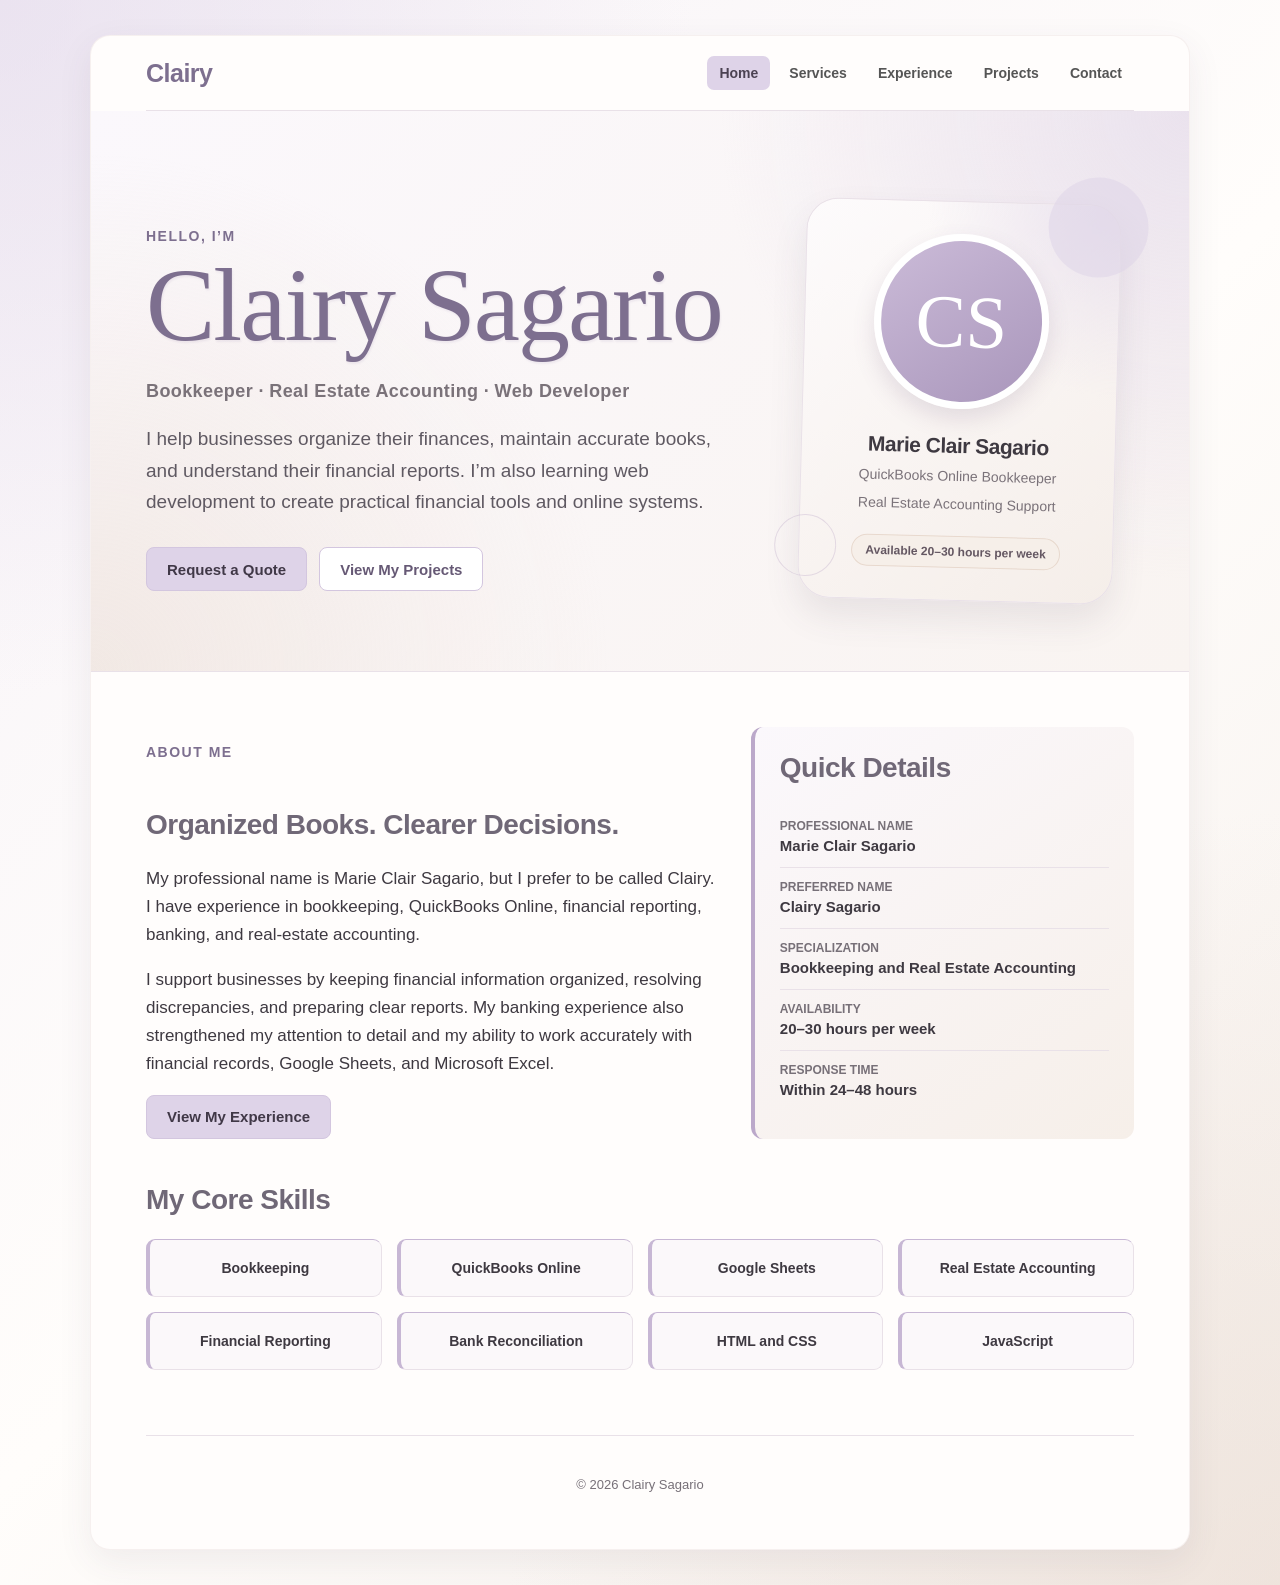
==== index.html @ aa254afa "Initial portfolio website" ====
<!DOCTYPE html>
<html lang="en">
<head>
  <meta charset="UTF-8">

  <meta
    name="viewport"
    content="width=device-width, initial-scale=1.0"
  >

  <title>Clairy Sagario | Bookkeeper</title>

  <link rel="stylesheet" href="style.css">

  <style>
    .home-hero {
      align-items: center;
      display: grid;
      gap: 55px;
      grid-template-columns: 1.25fr 0.75fr;
      text-align: left;
    }

    .hero-content {
      max-width: 700px;
    }

    .signature-name {
      color: var(--primary);
      font-family:
        "WindSong",
        "Allura",
        "Segoe Script",
        cursive;
      font-size: clamp(68px, 9vw, 104px);
      font-weight: 500;
      letter-spacing: -2px;
      line-height: 0.9;
      margin: 5px 0 25px;
      text-shadow:
        1px 2px 2px rgba(96, 75, 141, 0.08);
    }

    .role-title {
      color: var(--secondary);
      font-size: 18px;
      font-weight: 750;
      letter-spacing: 0.4px;
      margin: 0 0 17px;
    }

    .home-hero .introduction {
      color: #565160;
      margin: 0 0 30px;
      max-width: 650px;
    }

    .home-hero .hero-buttons {
      justify-content: flex-start;
    }

    .outline-action {
      background-color: transparent;
      color: var(--primary);
    }

    .outline-action:hover {
      background-color: var(--primary);
      color: white;
    }

    .hero-visual {
      align-items: center;
      display: flex;
      justify-content: center;
    }

    .profile-card {
      background:
        radial-gradient(
          circle at top right,
          rgba(180, 158, 216, 0.3),
          transparent 35%
        ),
        linear-gradient(
          145deg,
          #faf8fd,
          #eee9f6
        );
      border: 1px solid var(--border);
      border-radius: 32px;
      box-shadow:
        0 20px 40px rgba(76, 58, 105, 0.16);
      max-width: 315px;
      padding: 32px;
      position: relative;
      text-align: center;
      transform: rotate(1.5deg);
      width: 100%;
    }

    .profile-card::before {
      background-color: rgba(120, 100, 165, 0.1);
      border-radius: 50%;
      content: "";
      height: 100px;
      position: absolute;
      right: -28px;
      top: -28px;
      width: 100px;
    }

    .profile-card::after {
      border: 1px solid rgba(120, 100, 165, 0.16);
      border-radius: 50%;
      bottom: 20px;
      content: "";
      height: 60px;
      left: -25px;
      position: absolute;
      width: 60px;
    }

    .initials-circle {
      align-items: center;
      background:
        linear-gradient(
          145deg,
          #8d7bb5,
          #604b8d
        );
      border: 7px solid white;
      border-radius: 50%;
      box-shadow:
        0 12px 25px rgba(96, 75, 141, 0.24);
      color: white;
      display: flex;
      font-family: "WindSong", cursive;
      font-size: 75px;
      font-weight: 500;
      height: 175px;
      justify-content: center;
      margin: 0 auto 25px;
      position: relative;
      width: 175px;
      z-index: 1;
    }

    .profile-card h2 {
      color: var(--text);
      font-size: 21px;
      margin: 0 0 7px;
    }

    .profile-card p {
      color: var(--secondary);
      font-size: 14px;
      margin: 5px 0;
    }

    .availability {
      background-color: white;
      border: 1px solid var(--border);
      border-radius: 20px;
      color: var(--primary-dark);
      display: inline-block;
      font-size: 12px;
      font-weight: bold;
      margin-top: 15px;
      padding: 8px 13px;
    }

    .home-introduction {
      display: grid;
      gap: 30px;
      grid-template-columns: 1.2fr 0.8fr;
      margin-top: 55px;
    }

    .about {
      padding-top: 0;
    }

    .quick-details {
      background:
        linear-gradient(
          145deg,
          var(--surface-soft),
          #f1ecf7
        );
      border-left: 4px solid var(--primary);
      border-radius: 12px;
      padding: 25px;
    }

    .quick-details h2 {
      margin-top: 0;
    }

    .detail-row {
      border-bottom: 1px solid var(--border);
      padding: 12px 0;
    }

    .detail-row:last-child {
      border-bottom: none;
    }

    .detail-row span {
      color: var(--text-soft);
      display: block;
      font-size: 12px;
      font-weight: bold;
      margin-bottom: 4px;
      text-transform: uppercase;
    }

    .detail-row strong {
      color: var(--text);
      font-size: 15px;
    }

    @media (max-width: 850px) {
      .home-hero {
        gap: 40px;
        grid-template-columns: 1fr;
        text-align: center;
      }

      .hero-content {
        margin: 0 auto;
      }

      .home-hero .introduction {
        margin-left: auto;
        margin-right: auto;
      }

      .home-hero .hero-buttons {
        justify-content: center;
      }

      .profile-card {
        max-width: 350px;
        transform: none;
      }

      .home-introduction {
        grid-template-columns: 1fr;
      }
    }

    @media (max-width: 500px) {
      .signature-name {
        font-size: 68px;
      }

      .role-title {
        font-size: 16px;
      }

      .initials-circle {
        font-size: 62px;
        height: 145px;
        width: 145px;
      }

      .profile-card {
        padding: 25px 20px;
      }
    }
  </style>
</head>

<body>
  <main class="container">

    <nav class="navigation">
      <a href="index.html" class="logo">Clairy</a>

      <div class="nav-links">
        <a href="index.html" class="active">Home</a>
        <a href="services.html">Services</a>
        <a href="experience.html">Experience</a>
        <a href="projects.html">Projects</a>
        <a href="contact.html">Contact</a>
      </div>
    </nav>

    <section class="hero home-hero">

      <div class="hero-content">
        <p class="greeting">Hello, I’m</p>

        <h1 class="signature-name">
          Clairy Sagario
        </h1>

        <p class="role-title">
          Bookkeeper · Real Estate Accounting · Web Developer
        </p>

        <p class="introduction">
          I help businesses organize their finances, maintain
          accurate books, and understand their financial reports.
          I’m also learning web development to create practical
          financial tools and online systems.
        </p>

        <div class="hero-buttons">
          <a
            href="contact.html"
            class="button"
          >
            Request a Quote
          </a>

          <a
            href="projects.html"
            class="button outline-action"
          >
            View My Projects
          </a>
        </div>
      </div>

      <div class="hero-visual">
        <div class="profile-card">

          <div class="initials-circle">
            CS
          </div>

          <h2>Marie Clair Sagario</h2>

          <p>QuickBooks Online Bookkeeper</p>

          <p>Real Estate Accounting Support</p>

          <span class="availability">
            Available 20–30 hours per week
          </span>
        </div>
      </div>

    </section>

    <section class="home-introduction">

      <div class="about">
        <p class="greeting">About Me</p>

        <h2>Organized Books. Clearer Decisions.</h2>

        <p>
          My professional name is Marie Clair Sagario, but I prefer
          to be called Clairy. I have experience in bookkeeping,
          QuickBooks Online, financial reporting, banking, and
          real-estate accounting.
        </p>

        <p>
          I support businesses by keeping financial information
          organized, resolving discrepancies, and preparing clear
          reports. My banking experience also strengthened my
          attention to detail and my ability to work accurately with
          financial records, Google Sheets, and Microsoft Excel.
        </p>

        <a href="experience.html" class="button">
          View My Experience
        </a>
      </div>

      <aside class="quick-details">
        <h2>Quick Details</h2>

        <div class="detail-row">
          <span>Professional Name</span>
          <strong>Marie Clair Sagario</strong>
        </div>

        <div class="detail-row">
          <span>Preferred Name</span>
          <strong>Clairy Sagario</strong>
        </div>

        <div class="detail-row">
          <span>Specialization</span>
          <strong>Bookkeeping and Real Estate Accounting</strong>
        </div>

        <div class="detail-row">
          <span>Availability</span>
          <strong>20–30 hours per week</strong>
        </div>

        <div class="detail-row">
          <span>Response Time</span>
          <strong>Within 24–48 hours</strong>
        </div>
      </aside>

    </section>

    <section class="skills">
      <h2>My Core Skills</h2>

      <div class="skill-list">
        <div class="skill-card">Bookkeeping</div>
        <div class="skill-card">QuickBooks Online</div>
        <div class="skill-card">Google Sheets</div>
        <div class="skill-card">Real Estate Accounting</div>
        <div class="skill-card">Financial Reporting</div>
        <div class="skill-card">Bank Reconciliation</div>
        <div class="skill-card">HTML and CSS</div>
        <div class="skill-card">JavaScript</div>
      </div>
    </section>

    <footer>
      <p>© 2026 Clairy Sagario</p>
    </footer>

  </main>
</body>
</html>
---- style.css ----
@import url("base.css");

:root {
  --primary: #7d6f8f;
  --primary-dark: #665975;
  --secondary: #7a7279;
  --secondary-dark: #625a61;

  --background: #f8f5f8;
  --surface: #fffdfc;
  --surface-soft: #fbf8fa;

  --lavender-soft: #eee8f3;
  --lavender-accent: #ded3e8;
  --lavender-hover: #cfc1db;

  --nude-soft: #f6efe9;
  --nude-accent: #e8d9ce;

  --text: #3e3941;
  --text-soft: #777078;
  --border: #e9e1e8;

  --shadow:
    0 12px 35px rgba(82, 68, 91, 0.08);
}

/* Main background */

body {
  background:
    radial-gradient(
      circle at top left,
      rgba(222, 211, 232, 0.5),
      transparent 34%
    ),
    radial-gradient(
      circle at bottom right,
      rgba(232, 217, 206, 0.5),
      transparent 38%
    ),
    linear-gradient(
      135deg,
      #f7f3f8 0%,
      #fffdfb 52%,
      #f5efeb 100%
    );
}

::selection {
  background-color: var(--lavender-accent);
  color: var(--text);
}

/* Navigation */

.navigation {
  background-color: rgba(255, 253, 252, 0.96);
}

.nav-links a:hover {
  background-color: var(--lavender-soft);
  color: var(--primary-dark);
}

.nav-links a.active {
  background-color: var(--lavender-accent);
  color: #4b4252;
}

.logo {
  color: var(--primary);
}

/* Main headings */

h1,
.greeting {
  color: var(--primary);
}

h2 {
  color: #706877;
}

/* Main buttons */

button,
.button {
  background-color: var(--lavender-accent);
  border-color: #d3c6df;
  color: #403847;
}

button:hover,
.button:hover {
  background-color: var(--lavender-hover);
  border-color: #c4b4d2;
  box-shadow:
    0 6px 15px rgba(98, 79, 112, 0.12);
  color: #342d3a;
}

/* Home-page colors */

.hero {
  background:
    radial-gradient(
      circle at top right,
      rgba(222, 211, 232, 0.55),
      transparent 38%
    ),
    radial-gradient(
      circle at bottom left,
      rgba(232, 217, 206, 0.48),
      transparent 42%
    ),
    linear-gradient(
      135deg,
      #fbf8fc,
      #f9f4f1
    ) !important;
}

.home-hero .introduction {
  color: #5f5962 !important;
}

.outline-action {
  background-color: white !important;
  border-color: #d3c6df !important;
  color: var(--primary-dark) !important;
}

.outline-action:hover {
  background-color: var(--lavender-soft) !important;
  color: #44394d !important;
}

.profile-card {
  background:
    radial-gradient(
      circle at top right,
      rgba(222, 211, 232, 0.6),
      transparent 38%
    ),
    linear-gradient(
      145deg,
      #fdfbfc,
      #f5eee9
    ) !important;
  border-color: var(--border) !important;
  box-shadow:
    0 18px 35px rgba(82, 68, 91, 0.1) !important;
}

.profile-card::before {
  background-color:
    rgba(222, 211, 232, 0.5) !important;
}

.profile-card::after {
  border-color:
    rgba(185, 166, 199, 0.35) !important;
}

.initials-circle {
  background:
    linear-gradient(
      145deg,
      #cbbbd8,
      #a996bb
    ) !important;
  box-shadow:
    0 10px 22px rgba(110, 89, 124, 0.16) !important;
}

.availability {
  background-color: var(--nude-soft) !important;
  border-color: var(--nude-accent) !important;
  color: #645762 !important;
}

.quick-details {
  background:
    linear-gradient(
      145deg,
      #fbf8fc,
      var(--nude-soft)
    ) !important;
  border-left-color: #bba8ca !important;
}

/* General cards */

.skill-card,
.project-card,
.service-card,
.services-introduction,
.services-cta,
.details-card,
.inquiry-form,
.contact-card,
.category-card,
.expense-item,
.empty-message,
.bill-to {
  background-color: var(--surface-soft) !important;
  border-color: var(--border) !important;
}

.skill-card,
.project-card,
.service-card {
  border-top-color: #c7b7d4 !important;
}

.skill-card {
  border-left-color: #c7b7d4 !important;
}

.service-number,
.process-step strong,
.experience-date,
.category-card strong,
.project-type {
  color: var(--primary) !important;
}

/* Nude sections */

.services-introduction,
.summary-box,
.quote-note {
  background-color: var(--nude-soft) !important;
  border-color: var(--nude-accent) !important;
  color: var(--text) !important;
}

/* Light lavender sections */

.experience-section,
.contact-resume,
.total-box {
  background:
    linear-gradient(
      135deg,
      var(--lavender-soft),
      #f5eff7
    ) !important;
  color: var(--text) !important;
}

.experience-section h2,
.contact-resume h2 {
  color: #655a70 !important;
}

.tool {
  background-color:
    rgba(255, 255, 255, 0.7) !important;
  border-color: #d8cce1 !important;
  color: #514958 !important;
}

/* Form colors */

label {
  color: #706779 !important;
}

input,
select,
textarea {
  background-color: #fffdfc !important;
  border-color: #e2d9e1 !important;
}

input:focus,
select:focus,
textarea:focus {
  border-color: #b8a5c6 !important;
  outline-color:
    rgba(184, 165, 198, 0.2) !important;
}

/* WhatsApp and secondary buttons */

.secondary-button,
.whatsapp-button {
  background-color: var(--nude-accent) !important;
  border-color: #dccabd !important;
  color: #493f3a !important;
}

.secondary-button:hover,
.whatsapp-button:hover {
  background-color: #ddccc0 !important;
  color: #3e3531 !important;
}

/* Delete buttons remain visibly different */

.remove-button {
  background-color: #b98288 !important;
  border-color: #b98288 !important;
  color: white !important;
}

.remove-button:hover {
  background-color: #a86f76 !important;
  border-color: #a86f76 !important;
}

.clear-button {
  background-color: transparent !important;
  border-color: #b98288 !important;
  color: #9a6269 !important;
}

.clear-button:hover {
  background-color: #b98288 !important;
  color: white !important;
}

/* Dashboard summary cards */

.summary-card {
  color: var(--text) !important;
}

.income-card {
  background-color: #e4ede8 !important;
}

.expense-card {
  background-color: #f0e1e2 !important;
}

.net-card {
  background-color: var(--lavender-soft) !important;
}

.summary-card span,
.summary-card strong {
  color: inherit !important;
}

/* Project-page heading */

.page-heading {
  background:
    linear-gradient(
      135deg,
      rgba(222, 211, 232, 0.55),
      rgba(246, 239, 233, 0.75)
    ) !important;
}

/* Tables */

.invoice-table th,
.transaction-table th {
  background-color: #81768a !important;
}

.invoice-total {
  background-color: var(--lavender-soft) !important;
}

/* Footer */

footer {
  border-color: var(--border);
}

footer p {
  color: var(--text-soft);
}
/* Fix Custom Pricing heading readability */

.quote-note h3 {
  color: var(--text) !important;
}
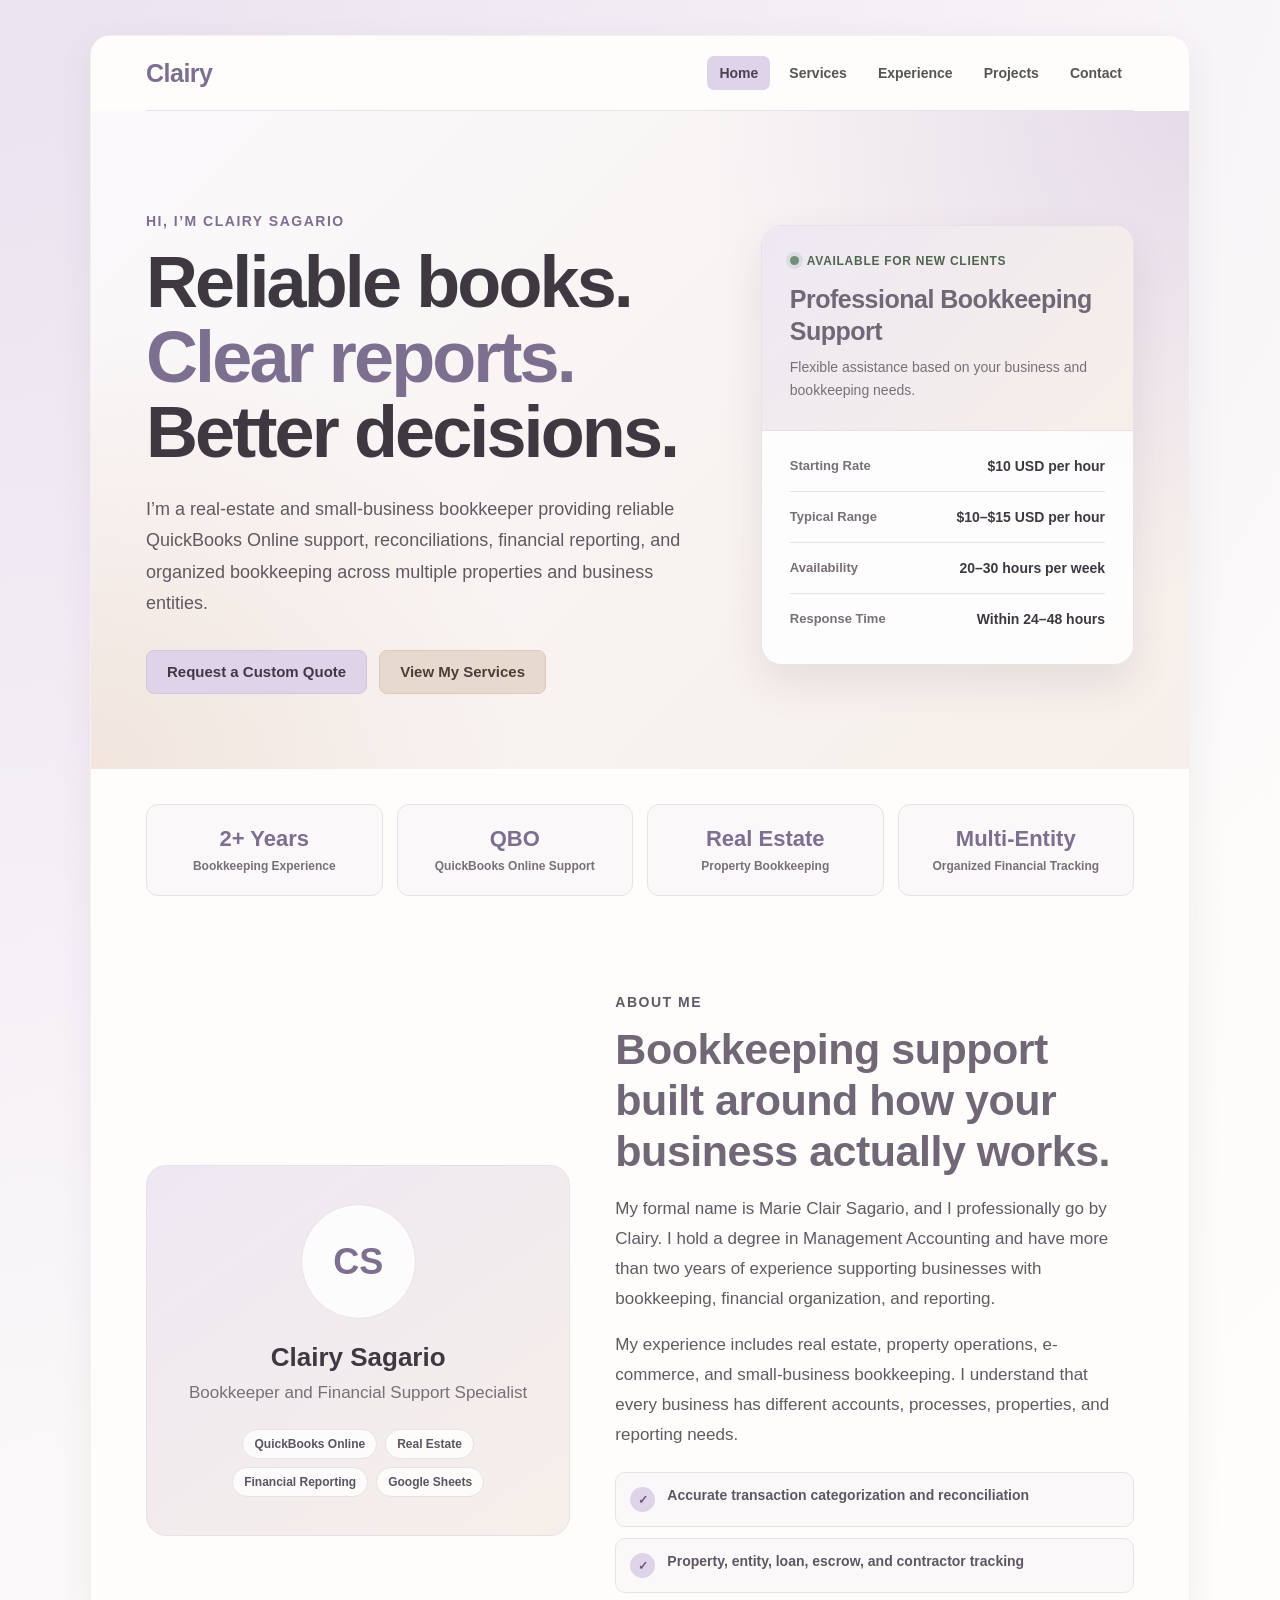
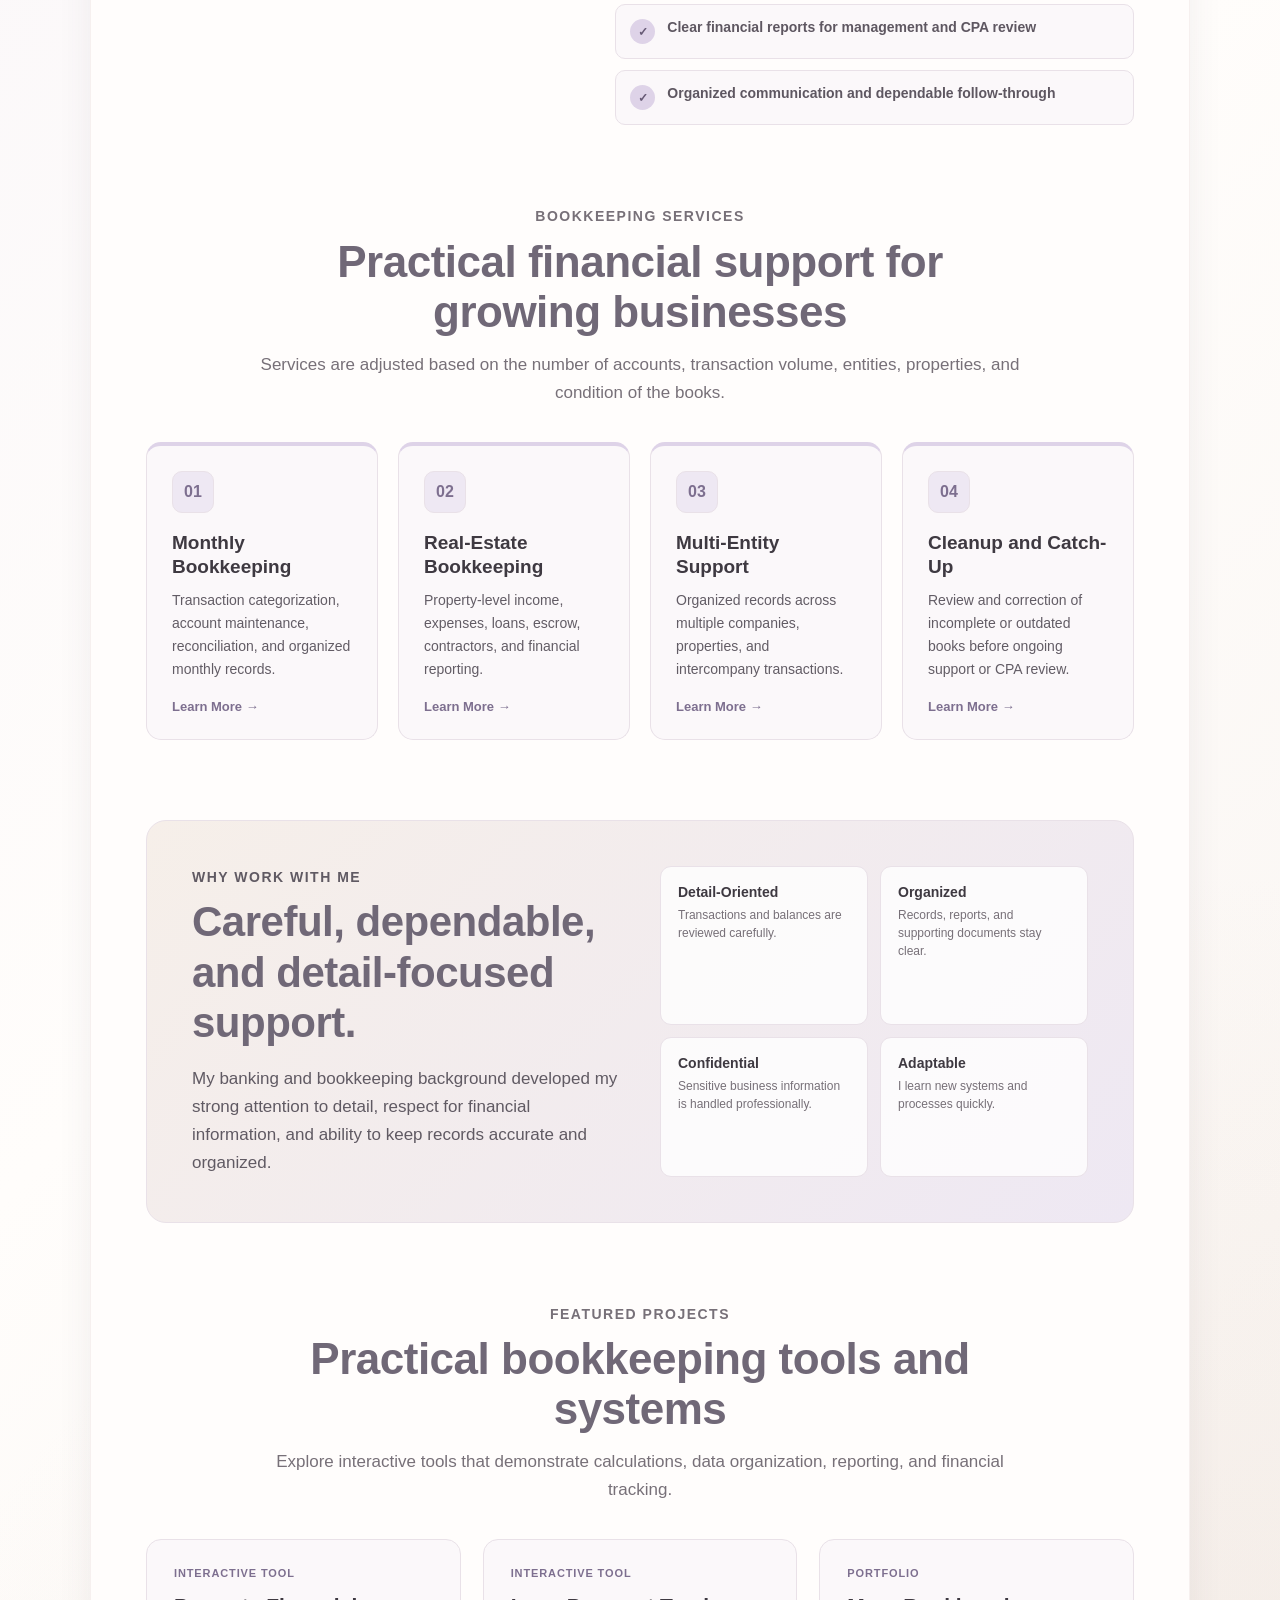
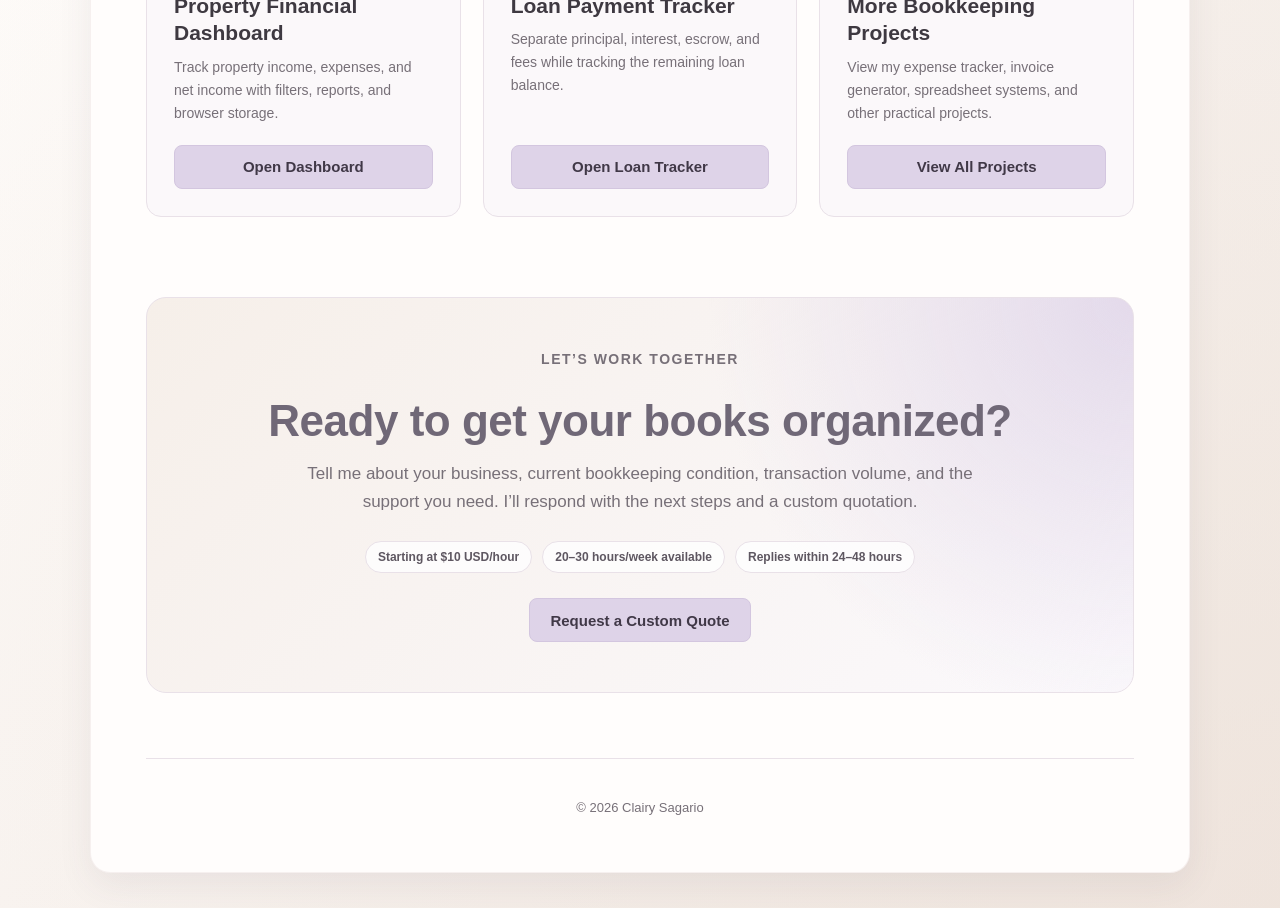
==== commit 1571ced1: "Improve professional homepage" ====
--- a/index.html
+++ b/index.html
@@ -8,265 +8,603 @@
     content="width=device-width, initial-scale=1.0"
   >
 
-  <title>Clairy Sagario | Bookkeeper</title>
+  <meta
+    name="description"
+    content="Clairy Sagario provides QuickBooks Online bookkeeping, financial reporting, and real-estate accounting support for property owners and growing businesses."
+  >
+
+  <title>
+    Clairy Sagario | Real Estate and Small Business Bookkeeper
+  </title>
 
   <link rel="stylesheet" href="style.css">
 
   <style>
     .home-hero {
       align-items: center;
-      display: grid;
-      gap: 55px;
-      grid-template-columns: 1.25fr 0.75fr;
-      text-align: left;
-    }
-
-    .hero-content {
-      max-width: 700px;
-    }
-
-    .signature-name {
-      color: var(--primary);
-      font-family:
-        "WindSong",
-        "Allura",
-        "Segoe Script",
-        cursive;
-      font-size: clamp(68px, 9vw, 104px);
-      font-weight: 500;
-      letter-spacing: -2px;
-      line-height: 0.9;
-      margin: 5px 0 25px;
-      text-shadow:
-        1px 2px 2px rgba(96, 75, 141, 0.08);
-    }
-
-    .role-title {
-      color: var(--secondary);
-      font-size: 18px;
-      font-weight: 750;
-      letter-spacing: 0.4px;
-      margin: 0 0 17px;
-    }
-
-    .home-hero .introduction {
-      color: #565160;
-      margin: 0 0 30px;
-      max-width: 650px;
-    }
-
-    .home-hero .hero-buttons {
-      justify-content: flex-start;
-    }
-
-    .outline-action {
-      background-color: transparent;
-      color: var(--primary);
-    }
-
-    .outline-action:hover {
-      background-color: var(--primary);
-      color: white;
-    }
-
-    .hero-visual {
-      align-items: center;
-      display: flex;
-      justify-content: center;
-    }
-
-    .profile-card {
       background:
         radial-gradient(
           circle at top right,
-          rgba(180, 158, 216, 0.3),
+          rgba(222, 211, 232, 0.72),
+          transparent 38%
+        ),
+        radial-gradient(
+          circle at bottom left,
+          rgba(238, 223, 213, 0.75),
           transparent 35%
         ),
         linear-gradient(
-          145deg,
-          #faf8fd,
-          #eee9f6
+          135deg,
+          #fbf9fc,
+          var(--nude-soft)
         );
-      border: 1px solid var(--border);
-      border-radius: 32px;
+      display: grid;
+      gap: 55px;
+      grid-template-columns: 1.2fr 0.8fr;
+      margin: 0 -55px;
+      padding: 85px 55px 75px;
+    }
+
+    .home-hero-content h1 {
+      color: var(--text);
+      font-size: clamp(44px, 6vw, 72px);
+      letter-spacing: -0.04em;
+      line-height: 1.04;
+      margin: 12px 0 24px;
+      max-width: 820px;
+    }
+
+    .home-hero-content h1 span {
+      color: var(--primary);
+    }
+
+    .hero-description {
+      color: #5f5962;
+      font-size: 18px;
+      line-height: 1.75;
+      margin: 0;
+      max-width: 710px;
+    }
+
+    .hero-actions {
+      display: flex;
+      flex-wrap: wrap;
+      gap: 12px;
+      margin-top: 30px;
+    }
+
+    .secondary-button {
+      background-color: rgba(255, 255, 255, 0.85);
+      border: 1px solid var(--border);
+      color: var(--primary-dark);
+    }
+
+    .secondary-button:hover {
+      background-color: var(--lavender-soft);
+      border-color: #d4c5df;
+    }
+
+    .hero-card {
+      background-color: rgba(255, 255, 255, 0.88);
+      border: 1px solid var(--border);
+      border-radius: 20px;
       box-shadow:
-        0 20px 40px rgba(76, 58, 105, 0.16);
-      max-width: 315px;
-      padding: 32px;
-      position: relative;
+        0 18px 40px rgba(82, 68, 91, 0.11);
+      overflow: hidden;
+    }
+
+    .hero-card-top {
+      background:
+        linear-gradient(
+          135deg,
+          var(--lavender-soft),
+          var(--nude-soft)
+        );
+      border-bottom: 1px solid var(--border);
+      padding: 28px;
+    }
+
+    .availability-badge {
+      align-items: center;
+      color: #4f654f;
+      display: flex;
+      font-size: 12px;
+      font-weight: 800;
+      gap: 8px;
+      letter-spacing: 0.06em;
+      text-transform: uppercase;
+    }
+
+    .availability-dot {
+      background-color: #739078;
+      border-radius: 50%;
+      box-shadow:
+        0 0 0 4px rgba(115, 144, 120, 0.14);
+      height: 9px;
+      width: 9px;
+    }
+
+    .hero-card-top h2 {
+      font-size: 25px;
+      line-height: 1.3;
+      margin: 15px 0 8px;
+    }
+
+    .hero-card-top p {
+      color: var(--text-soft);
+      font-size: 14px;
+      margin: 0;
+    }
+
+    .hero-card-details {
+      display: grid;
+      padding: 10px 28px 20px;
+    }
+
+    .hero-detail {
+      align-items: center;
+      border-bottom: 1px solid var(--border);
+      display: flex;
+      gap: 14px;
+      justify-content: space-between;
+      padding: 17px 0;
+    }
+
+    .hero-detail:last-child {
+      border-bottom: 0;
+    }
+
+    .hero-detail span {
+      color: var(--text-soft);
+      font-size: 13px;
+      font-weight: 700;
+    }
+
+    .hero-detail strong {
+      color: var(--text);
+      font-size: 14px;
+      text-align: right;
+    }
+
+    .professional-highlights {
+      display: grid;
+      gap: 14px;
+      grid-template-columns: repeat(4, 1fr);
+      margin: 35px 0 0;
+    }
+
+    .highlight-item {
+      background-color: var(--surface-soft);
+      border: 1px solid var(--border);
+      border-radius: 12px;
+      padding: 21px 16px;
       text-align: center;
-      transform: rotate(1.5deg);
-      width: 100%;
-    }
-
-    .profile-card::before {
-      background-color: rgba(120, 100, 165, 0.1);
-      border-radius: 50%;
-      content: "";
-      height: 100px;
-      position: absolute;
-      right: -28px;
-      top: -28px;
-      width: 100px;
-    }
-
-    .profile-card::after {
-      border: 1px solid rgba(120, 100, 165, 0.16);
-      border-radius: 50%;
-      bottom: 20px;
-      content: "";
-      height: 60px;
-      left: -25px;
-      position: absolute;
-      width: 60px;
-    }
-
-    .initials-circle {
+    }
+
+    .highlight-item strong {
+      color: var(--primary);
+      display: block;
+      font-size: 22px;
+      margin-bottom: 4px;
+    }
+
+    .highlight-item span {
+      color: var(--text-soft);
+      font-size: 12px;
+      font-weight: 700;
+    }
+
+    .home-section {
+      margin-top: 80px;
+    }
+
+    .section-heading {
+      margin: 0 auto 35px;
+      max-width: 760px;
+      text-align: center;
+    }
+
+    .section-heading h2 {
+      font-size: clamp(31px, 4vw, 44px);
+      margin: 8px 0 14px;
+    }
+
+    .section-heading p {
+      color: var(--text-soft);
+      margin: 0;
+    }
+
+    .about-layout {
       align-items: center;
+      display: grid;
+      gap: 45px;
+      grid-template-columns: 0.9fr 1.1fr;
+    }
+
+    .about-profile {
       background:
         linear-gradient(
           145deg,
-          #8d7bb5,
-          #604b8d
+          var(--lavender-soft),
+          var(--nude-soft)
         );
-      border: 7px solid white;
+      border: 1px solid var(--border);
+      border-radius: 20px;
+      padding: 38px;
+      text-align: center;
+    }
+
+    .profile-monogram {
+      align-items: center;
+      background-color: rgba(255, 255, 255, 0.88);
+      border: 1px solid var(--border);
       border-radius: 50%;
+      color: var(--primary);
+      display: flex;
+      font-size: 36px;
+      font-weight: 800;
+      height: 115px;
+      justify-content: center;
+      margin: 0 auto 22px;
+      width: 115px;
+    }
+
+    .about-profile h3 {
+      font-size: 26px;
+      margin: 0 0 4px;
+    }
+
+    .about-profile > p {
+      color: var(--text-soft);
+      margin: 0;
+    }
+
+    .profile-tags {
+      display: flex;
+      flex-wrap: wrap;
+      gap: 8px;
+      justify-content: center;
+      margin-top: 22px;
+    }
+
+    .profile-tags span {
+      background-color: rgba(255, 255, 255, 0.82);
+      border: 1px solid var(--border);
+      border-radius: 20px;
+      color: #5c5460;
+      font-size: 12px;
+      font-weight: 700;
+      padding: 7px 11px;
+    }
+
+    .about-content h2 {
+      font-size: clamp(30px, 4vw, 43px);
+      line-height: 1.18;
+      margin: 8px 0 18px;
+    }
+
+    .about-content > p {
+      color: #605a63;
+      line-height: 1.75;
+    }
+
+    .about-list {
+      display: grid;
+      gap: 11px;
+      margin-top: 23px;
+    }
+
+    .about-list-item {
+      align-items: flex-start;
+      background-color: var(--surface-soft);
+      border: 1px solid var(--border);
+      border-radius: 10px;
+      display: flex;
+      gap: 12px;
+      padding: 14px;
+    }
+
+    .check-icon {
+      align-items: center;
+      background-color: var(--lavender-accent);
+      border-radius: 50%;
+      color: var(--primary-dark);
+      display: flex;
+      flex: 0 0 25px;
+      font-size: 12px;
+      font-weight: 800;
+      height: 25px;
+      justify-content: center;
+      width: 25px;
+    }
+
+    .about-list-item span:last-child {
+      color: #5e5761;
+      font-size: 14px;
+      font-weight: 650;
+    }
+
+    .services-preview {
+      display: grid;
+      gap: 20px;
+      grid-template-columns: repeat(4, 1fr);
+    }
+
+    .home-service-card {
+      background-color: var(--surface-soft);
+      border: 1px solid var(--border);
+      border-radius: 15px;
+      border-top: 4px solid var(--lavender-accent);
+      display: flex;
+      flex-direction: column;
+      min-height: 245px;
+      padding: 25px;
+      transition:
+        box-shadow 0.2s ease,
+        transform 0.2s ease;
+    }
+
+    .home-service-card:hover {
       box-shadow:
-        0 12px 25px rgba(96, 75, 141, 0.24);
-      color: white;
+        0 14px 28px rgba(82, 68, 91, 0.09);
+      transform: translateY(-4px);
+    }
+
+    .service-icon {
+      align-items: center;
+      background-color: var(--lavender-soft);
+      border: 1px solid var(--border);
+      border-radius: 10px;
+      color: var(--primary);
       display: flex;
-      font-family: "WindSong", cursive;
-      font-size: 75px;
-      font-weight: 500;
-      height: 175px;
+      font-size: 16px;
+      font-weight: 800;
+      height: 42px;
       justify-content: center;
-      margin: 0 auto 25px;
-      position: relative;
-      width: 175px;
-      z-index: 1;
-    }
-
-    .profile-card h2 {
-      color: var(--text);
-      font-size: 21px;
-      margin: 0 0 7px;
-    }
-
-    .profile-card p {
-      color: var(--secondary);
+      width: 42px;
+    }
+
+    .home-service-card h3 {
+      font-size: 19px;
+      margin: 18px 0 9px;
+    }
+
+    .home-service-card p {
+      color: #625c65;
       font-size: 14px;
-      margin: 5px 0;
-    }
-
-    .availability {
-      background-color: white;
-      border: 1px solid var(--border);
-      border-radius: 20px;
-      color: var(--primary-dark);
-      display: inline-block;
-      font-size: 12px;
-      font-weight: bold;
-      margin-top: 15px;
-      padding: 8px 13px;
-    }
-
-    .home-introduction {
-      display: grid;
-      gap: 30px;
-      grid-template-columns: 1.2fr 0.8fr;
-      margin-top: 55px;
-    }
-
-    .about {
-      padding-top: 0;
-    }
-
-    .quick-details {
+      margin: 0;
+    }
+
+    .home-service-card a {
+      color: var(--primary);
+      font-size: 13px;
+      font-weight: 800;
+      margin-top: auto;
+      padding-top: 18px;
+      text-decoration: none;
+    }
+
+    .home-service-card a:hover {
+      text-decoration: underline;
+    }
+
+    .why-section {
       background:
         linear-gradient(
-          145deg,
-          var(--surface-soft),
-          #f1ecf7
+          135deg,
+          var(--nude-soft),
+          var(--lavender-soft)
         );
-      border-left: 4px solid var(--primary);
-      border-radius: 12px;
-      padding: 25px;
-    }
-
-    .quick-details h2 {
-      margin-top: 0;
-    }
-
-    .detail-row {
-      border-bottom: 1px solid var(--border);
-      padding: 12px 0;
-    }
-
-    .detail-row:last-child {
-      border-bottom: none;
-    }
-
-    .detail-row span {
+      border: 1px solid var(--border);
+      border-radius: 20px;
+      display: grid;
+      gap: 40px;
+      grid-template-columns: 1fr 1fr;
+      padding: 45px;
+    }
+
+    .why-content h2 {
+      font-size: clamp(29px, 4vw, 42px);
+      line-height: 1.2;
+      margin: 8px 0 16px;
+    }
+
+    .why-content p {
+      color: #605a63;
+      margin: 0;
+    }
+
+    .why-grid {
+      display: grid;
+      gap: 12px;
+      grid-template-columns: 1fr 1fr;
+    }
+
+    .why-item {
+      background-color: rgba(255, 255, 255, 0.8);
+      border: 1px solid var(--border);
+      border-radius: 11px;
+      padding: 17px;
+    }
+
+    .why-item strong {
+      display: block;
+      font-size: 14px;
+      margin-bottom: 5px;
+    }
+
+    .why-item span {
       color: var(--text-soft);
-      display: block;
       font-size: 12px;
-      font-weight: bold;
-      margin-bottom: 4px;
+    }
+
+    .projects-preview {
+      display: grid;
+      gap: 22px;
+      grid-template-columns: repeat(3, 1fr);
+    }
+
+    .project-preview-card {
+      background-color: var(--surface-soft);
+      border: 1px solid var(--border);
+      border-radius: 15px;
+      display: flex;
+      flex-direction: column;
+      padding: 27px;
+    }
+
+    .project-type {
+      color: var(--primary);
+      font-size: 11px;
+      font-weight: 800;
+      letter-spacing: 0.08em;
       text-transform: uppercase;
     }
 
-    .detail-row strong {
-      color: var(--text);
-      font-size: 15px;
-    }
-
-    @media (max-width: 850px) {
+    .project-preview-card h3 {
+      font-size: 21px;
+      margin: 13px 0 9px;
+    }
+
+    .project-preview-card p {
+      color: var(--text-soft);
+      font-size: 14px;
+      margin: 0 0 20px;
+    }
+
+    .project-preview-card a {
+      margin-top: auto;
+    }
+
+    .home-cta {
+      background:
+        radial-gradient(
+          circle at top right,
+          rgba(222, 211, 232, 0.8),
+          transparent 40%
+        ),
+        linear-gradient(
+          135deg,
+          var(--nude-soft),
+          #fbf9fc
+        );
+      border: 1px solid var(--border);
+      border-radius: 20px;
+      margin-top: 80px;
+      padding: 50px 35px;
+      text-align: center;
+    }
+
+    .home-cta h2 {
+      font-size: clamp(31px, 4vw, 44px);
+      margin: 8px 0 14px;
+    }
+
+    .home-cta > p {
+      color: var(--text-soft);
+      margin: 0 auto 25px;
+      max-width: 680px;
+    }
+
+    .cta-details {
+      display: flex;
+      flex-wrap: wrap;
+      gap: 10px;
+      justify-content: center;
+      margin-bottom: 25px;
+    }
+
+    .cta-details span {
+      background-color: rgba(255, 255, 255, 0.78);
+      border: 1px solid var(--border);
+      border-radius: 20px;
+      color: #5e5761;
+      font-size: 12px;
+      font-weight: 700;
+      padding: 8px 12px;
+    }
+
+    @media (max-width: 1000px) {
+      .home-hero,
+      .about-layout,
+      .why-section {
+        grid-template-columns: 1fr;
+      }
+
+      .hero-card {
+        max-width: 650px;
+      }
+
+      .professional-highlights,
+      .services-preview {
+        grid-template-columns: repeat(2, 1fr);
+      }
+
+      .projects-preview {
+        grid-template-columns: 1fr 1fr;
+      }
+
+      .project-preview-card:last-child {
+        grid-column: 1 / -1;
+      }
+    }
+
+    @media (max-width: 750px) {
       .home-hero {
-        gap: 40px;
+        margin-left: -35px;
+        margin-right: -35px;
+        padding-left: 35px;
+        padding-right: 35px;
+      }
+
+      .why-section {
+        padding: 34px;
+      }
+    }
+
+    @media (max-width: 600px) {
+      .home-hero {
+        margin-left: -22px;
+        margin-right: -22px;
+        padding: 58px 22px 48px;
+      }
+
+      .home-hero-content {
+        text-align: center;
+      }
+
+      .hero-actions {
+        justify-content: center;
+      }
+
+      .professional-highlights,
+      .services-preview,
+      .why-grid,
+      .projects-preview {
         grid-template-columns: 1fr;
-        text-align: center;
-      }
-
-      .hero-content {
-        margin: 0 auto;
-      }
-
-      .home-hero .introduction {
-        margin-left: auto;
-        margin-right: auto;
-      }
-
-      .home-hero .hero-buttons {
-        justify-content: center;
-      }
-
-      .profile-card {
-        max-width: 350px;
-        transform: none;
-      }
-
-      .home-introduction {
-        grid-template-columns: 1fr;
-      }
-    }
-
-    @media (max-width: 500px) {
-      .signature-name {
-        font-size: 68px;
-      }
-
-      .role-title {
-        font-size: 16px;
-      }
-
-      .initials-circle {
-        font-size: 62px;
-        height: 145px;
-        width: 145px;
-      }
-
-      .profile-card {
-        padding: 25px 20px;
+      }
+
+      .project-preview-card:last-child {
+        grid-column: auto;
+      }
+
+      .about-profile,
+      .why-section {
+        padding: 27px 22px;
+      }
+
+      .hero-detail {
+        align-items: flex-start;
+        flex-direction: column;
+        gap: 4px;
+      }
+
+      .hero-detail strong {
+        text-align: left;
+      }
+
+      .home-cta {
+        padding: 40px 22px;
       }
     }
   </style>
@@ -287,135 +625,440 @@
       </div>
     </nav>
 
-    <section class="hero home-hero">
-
-      <div class="hero-content">
-        <p class="greeting">Hello, I’m</p>
-
-        <h1 class="signature-name">
-          Clairy Sagario
+    <section class="home-hero">
+
+      <div class="home-hero-content">
+        <p class="greeting">
+          Hi, I’m Clairy Sagario
+        </p>
+
+        <h1>
+          Reliable books.
+          <span>Clear reports.</span>
+          Better decisions.
         </h1>
 
-        <p class="role-title">
-          Bookkeeper · Real Estate Accounting · Web Developer
-        </p>
-
-        <p class="introduction">
-          I help businesses organize their finances, maintain
-          accurate books, and understand their financial reports.
-          I’m also learning web development to create practical
-          financial tools and online systems.
-        </p>
-
-        <div class="hero-buttons">
+        <p class="hero-description">
+          I’m a real-estate and small-business bookkeeper providing
+          reliable QuickBooks Online support, reconciliations,
+          financial reporting, and organized bookkeeping across
+          multiple properties and business entities.
+        </p>
+
+        <div class="hero-actions">
+          <a href="contact.html" class="button">
+            Request a Custom Quote
+          </a>
+
           <a
-            href="contact.html"
+            href="services.html"
+            class="button secondary-button"
+          >
+            View My Services
+          </a>
+        </div>
+      </div>
+
+      <aside class="hero-card">
+
+        <div class="hero-card-top">
+          <div class="availability-badge">
+            <span class="availability-dot"></span>
+            Available for New Clients
+          </div>
+
+          <h2>
+            Professional Bookkeeping Support
+          </h2>
+
+          <p>
+            Flexible assistance based on your business and
+            bookkeeping needs.
+          </p>
+        </div>
+
+        <div class="hero-card-details">
+
+          <div class="hero-detail">
+            <span>Starting Rate</span>
+            <strong>$10 USD per hour</strong>
+          </div>
+
+          <div class="hero-detail">
+            <span>Typical Range</span>
+            <strong>$10–$15 USD per hour</strong>
+          </div>
+
+          <div class="hero-detail">
+            <span>Availability</span>
+            <strong>20–30 hours per week</strong>
+          </div>
+
+          <div class="hero-detail">
+            <span>Response Time</span>
+            <strong>Within 24–48 hours</strong>
+          </div>
+
+        </div>
+      </aside>
+
+    </section>
+
+    <section class="professional-highlights">
+
+      <div class="highlight-item">
+        <strong>2+ Years</strong>
+        <span>Bookkeeping Experience</span>
+      </div>
+
+      <div class="highlight-item">
+        <strong>QBO</strong>
+        <span>QuickBooks Online Support</span>
+      </div>
+
+      <div class="highlight-item">
+        <strong>Real Estate</strong>
+        <span>Property Bookkeeping</span>
+      </div>
+
+      <div class="highlight-item">
+        <strong>Multi-Entity</strong>
+        <span>Organized Financial Tracking</span>
+      </div>
+
+    </section>
+
+    <section class="home-section about-layout">
+
+      <div class="about-profile">
+        <div class="profile-monogram">
+          CS
+        </div>
+
+        <h3>Clairy Sagario</h3>
+
+        <p>
+          Bookkeeper and Financial Support Specialist
+        </p>
+
+        <div class="profile-tags">
+          <span>QuickBooks Online</span>
+          <span>Real Estate</span>
+          <span>Financial Reporting</span>
+          <span>Google Sheets</span>
+        </div>
+      </div>
+
+      <div class="about-content">
+        <p class="greeting">
+          About Me
+        </p>
+
+        <h2>
+          Bookkeeping support built around how your business
+          actually works.
+        </h2>
+
+        <p>
+          My formal name is Marie Clair Sagario, and I professionally
+          go by Clairy. I hold a degree in Management Accounting and
+          have more than two years of experience supporting
+          businesses with bookkeeping, financial organization, and
+          reporting.
+        </p>
+
+        <p>
+          My experience includes real estate, property operations,
+          e-commerce, and small-business bookkeeping. I understand
+          that every business has different accounts, processes,
+          properties, and reporting needs.
+        </p>
+
+        <div class="about-list">
+
+          <div class="about-list-item">
+            <span class="check-icon">✓</span>
+
+            <span>
+              Accurate transaction categorization and reconciliation
+            </span>
+          </div>
+
+          <div class="about-list-item">
+            <span class="check-icon">✓</span>
+
+            <span>
+              Property, entity, loan, escrow, and contractor tracking
+            </span>
+          </div>
+
+          <div class="about-list-item">
+            <span class="check-icon">✓</span>
+
+            <span>
+              Clear financial reports for management and CPA review
+            </span>
+          </div>
+
+          <div class="about-list-item">
+            <span class="check-icon">✓</span>
+
+            <span>
+              Organized communication and dependable follow-through
+            </span>
+          </div>
+
+        </div>
+      </div>
+
+    </section>
+
+    <section class="home-section">
+
+      <div class="section-heading">
+        <p class="greeting">
+          Bookkeeping Services
+        </p>
+
+        <h2>
+          Practical financial support for growing businesses
+        </h2>
+
+        <p>
+          Services are adjusted based on the number of accounts,
+          transaction volume, entities, properties, and condition of
+          the books.
+        </p>
+      </div>
+
+      <div class="services-preview">
+
+        <article class="home-service-card">
+          <span class="service-icon">01</span>
+
+          <h3>Monthly Bookkeeping</h3>
+
+          <p>
+            Transaction categorization, account maintenance,
+            reconciliation, and organized monthly records.
+          </p>
+
+          <a href="services.html">
+            Learn More →
+          </a>
+        </article>
+
+        <article class="home-service-card">
+          <span class="service-icon">02</span>
+
+          <h3>Real-Estate Bookkeeping</h3>
+
+          <p>
+            Property-level income, expenses, loans, escrow,
+            contractors, and financial reporting.
+          </p>
+
+          <a href="services.html">
+            Learn More →
+          </a>
+        </article>
+
+        <article class="home-service-card">
+          <span class="service-icon">03</span>
+
+          <h3>Multi-Entity Support</h3>
+
+          <p>
+            Organized records across multiple companies, properties,
+            and intercompany transactions.
+          </p>
+
+          <a href="services.html">
+            Learn More →
+          </a>
+        </article>
+
+        <article class="home-service-card">
+          <span class="service-icon">04</span>
+
+          <h3>Cleanup and Catch-Up</h3>
+
+          <p>
+            Review and correction of incomplete or outdated books
+            before ongoing support or CPA review.
+          </p>
+
+          <a href="services.html">
+            Learn More →
+          </a>
+        </article>
+
+      </div>
+    </section>
+
+    <section class="home-section why-section">
+
+      <div class="why-content">
+        <p class="greeting">
+          Why Work With Me
+        </p>
+
+        <h2>
+          Careful, dependable, and detail-focused support.
+        </h2>
+
+        <p>
+          My banking and bookkeeping background developed my strong
+          attention to detail, respect for financial information, and
+          ability to keep records accurate and organized.
+        </p>
+      </div>
+
+      <div class="why-grid">
+
+        <div class="why-item">
+          <strong>Detail-Oriented</strong>
+
+          <span>
+            Transactions and balances are reviewed carefully.
+          </span>
+        </div>
+
+        <div class="why-item">
+          <strong>Organized</strong>
+
+          <span>
+            Records, reports, and supporting documents stay clear.
+          </span>
+        </div>
+
+        <div class="why-item">
+          <strong>Confidential</strong>
+
+          <span>
+            Sensitive business information is handled professionally.
+          </span>
+        </div>
+
+        <div class="why-item">
+          <strong>Adaptable</strong>
+
+          <span>
+            I learn new systems and processes quickly.
+          </span>
+        </div>
+
+      </div>
+
+    </section>
+
+    <section class="home-section">
+
+      <div class="section-heading">
+        <p class="greeting">
+          Featured Projects
+        </p>
+
+        <h2>
+          Practical bookkeeping tools and systems
+        </h2>
+
+        <p>
+          Explore interactive tools that demonstrate calculations,
+          data organization, reporting, and financial tracking.
+        </p>
+      </div>
+
+      <div class="projects-preview">
+
+        <article class="project-preview-card">
+          <span class="project-type">
+            Interactive Tool
+          </span>
+
+          <h3>Property Financial Dashboard</h3>
+
+          <p>
+            Track property income, expenses, and net income with
+            filters, reports, and browser storage.
+          </p>
+
+          <a
+            href="property-dashboard.html"
             class="button"
           >
-            Request a Quote
+            Open Dashboard
           </a>
+        </article>
+
+        <article class="project-preview-card">
+          <span class="project-type">
+            Interactive Tool
+          </span>
+
+          <h3>Loan Payment Tracker</h3>
+
+          <p>
+            Separate principal, interest, escrow, and fees while
+            tracking the remaining loan balance.
+          </p>
+
+          <a
+            href="loan-tracker.html"
+            class="button"
+          >
+            Open Loan Tracker
+          </a>
+        </article>
+
+        <article class="project-preview-card">
+          <span class="project-type">
+            Portfolio
+          </span>
+
+          <h3>More Bookkeeping Projects</h3>
+
+          <p>
+            View my expense tracker, invoice generator, spreadsheet
+            systems, and other practical projects.
+          </p>
 
           <a
             href="projects.html"
-            class="button outline-action"
+            class="button"
           >
-            View My Projects
+            View All Projects
           </a>
-        </div>
-      </div>
-
-      <div class="hero-visual">
-        <div class="profile-card">
-
-          <div class="initials-circle">
-            CS
-          </div>
-
-          <h2>Marie Clair Sagario</h2>
-
-          <p>QuickBooks Online Bookkeeper</p>
-
-          <p>Real Estate Accounting Support</p>
-
-          <span class="availability">
-            Available 20–30 hours per week
-          </span>
-        </div>
+        </article>
+
       </div>
 
     </section>
 
-    <section class="home-introduction">
-
-      <div class="about">
-        <p class="greeting">About Me</p>
-
-        <h2>Organized Books. Clearer Decisions.</h2>
-
-        <p>
-          My professional name is Marie Clair Sagario, but I prefer
-          to be called Clairy. I have experience in bookkeeping,
-          QuickBooks Online, financial reporting, banking, and
-          real-estate accounting.
-        </p>
-
-        <p>
-          I support businesses by keeping financial information
-          organized, resolving discrepancies, and preparing clear
-          reports. My banking experience also strengthened my
-          attention to detail and my ability to work accurately with
-          financial records, Google Sheets, and Microsoft Excel.
-        </p>
-
-        <a href="experience.html" class="button">
-          View My Experience
-        </a>
-      </div>
-
-      <aside class="quick-details">
-        <h2>Quick Details</h2>
-
-        <div class="detail-row">
-          <span>Professional Name</span>
-          <strong>Marie Clair Sagario</strong>
-        </div>
-
-        <div class="detail-row">
-          <span>Preferred Name</span>
-          <strong>Clairy Sagario</strong>
-        </div>
-
-        <div class="detail-row">
-          <span>Specialization</span>
-          <strong>Bookkeeping and Real Estate Accounting</strong>
-        </div>
-
-        <div class="detail-row">
-          <span>Availability</span>
-          <strong>20–30 hours per week</strong>
-        </div>
-
-        <div class="detail-row">
-          <span>Response Time</span>
-          <strong>Within 24–48 hours</strong>
-        </div>
-      </aside>
-
-    </section>
-
-    <section class="skills">
-      <h2>My Core Skills</h2>
-
-      <div class="skill-list">
-        <div class="skill-card">Bookkeeping</div>
-        <div class="skill-card">QuickBooks Online</div>
-        <div class="skill-card">Google Sheets</div>
-        <div class="skill-card">Real Estate Accounting</div>
-        <div class="skill-card">Financial Reporting</div>
-        <div class="skill-card">Bank Reconciliation</div>
-        <div class="skill-card">HTML and CSS</div>
-        <div class="skill-card">JavaScript</div>
-      </div>
+    <section class="home-cta">
+      <p class="greeting">
+        Let’s Work Together
+      </p>
+
+      <h2>
+        Ready to get your books organized?
+      </h2>
+
+      <p>
+        Tell me about your business, current bookkeeping condition,
+        transaction volume, and the support you need. I’ll respond
+        with the next steps and a custom quotation.
+      </p>
+
+      <div class="cta-details">
+        <span>Starting at $10 USD/hour</span>
+        <span>20–30 hours/week available</span>
+        <span>Replies within 24–48 hours</span>
+      </div>
+
+      <a href="contact.html" class="button">
+        Request a Custom Quote
+      </a>
     </section>
 
     <footer>
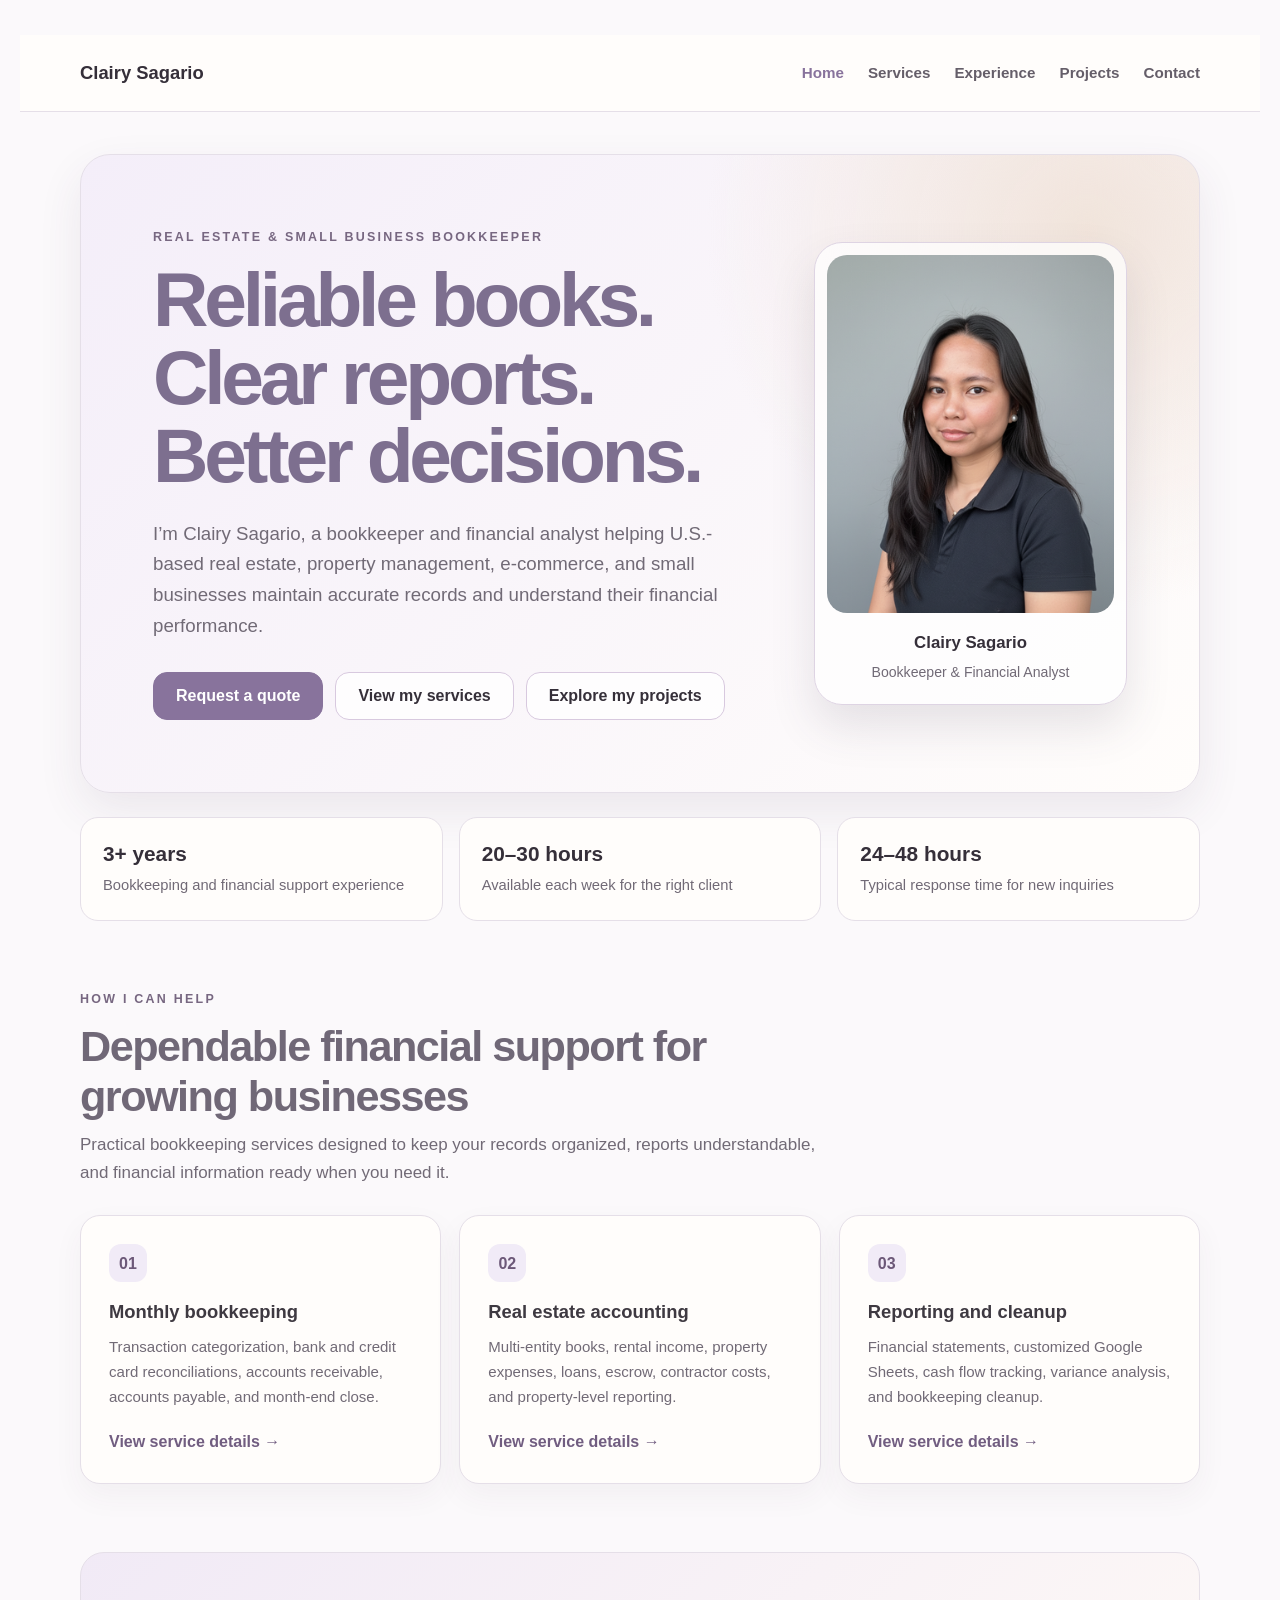
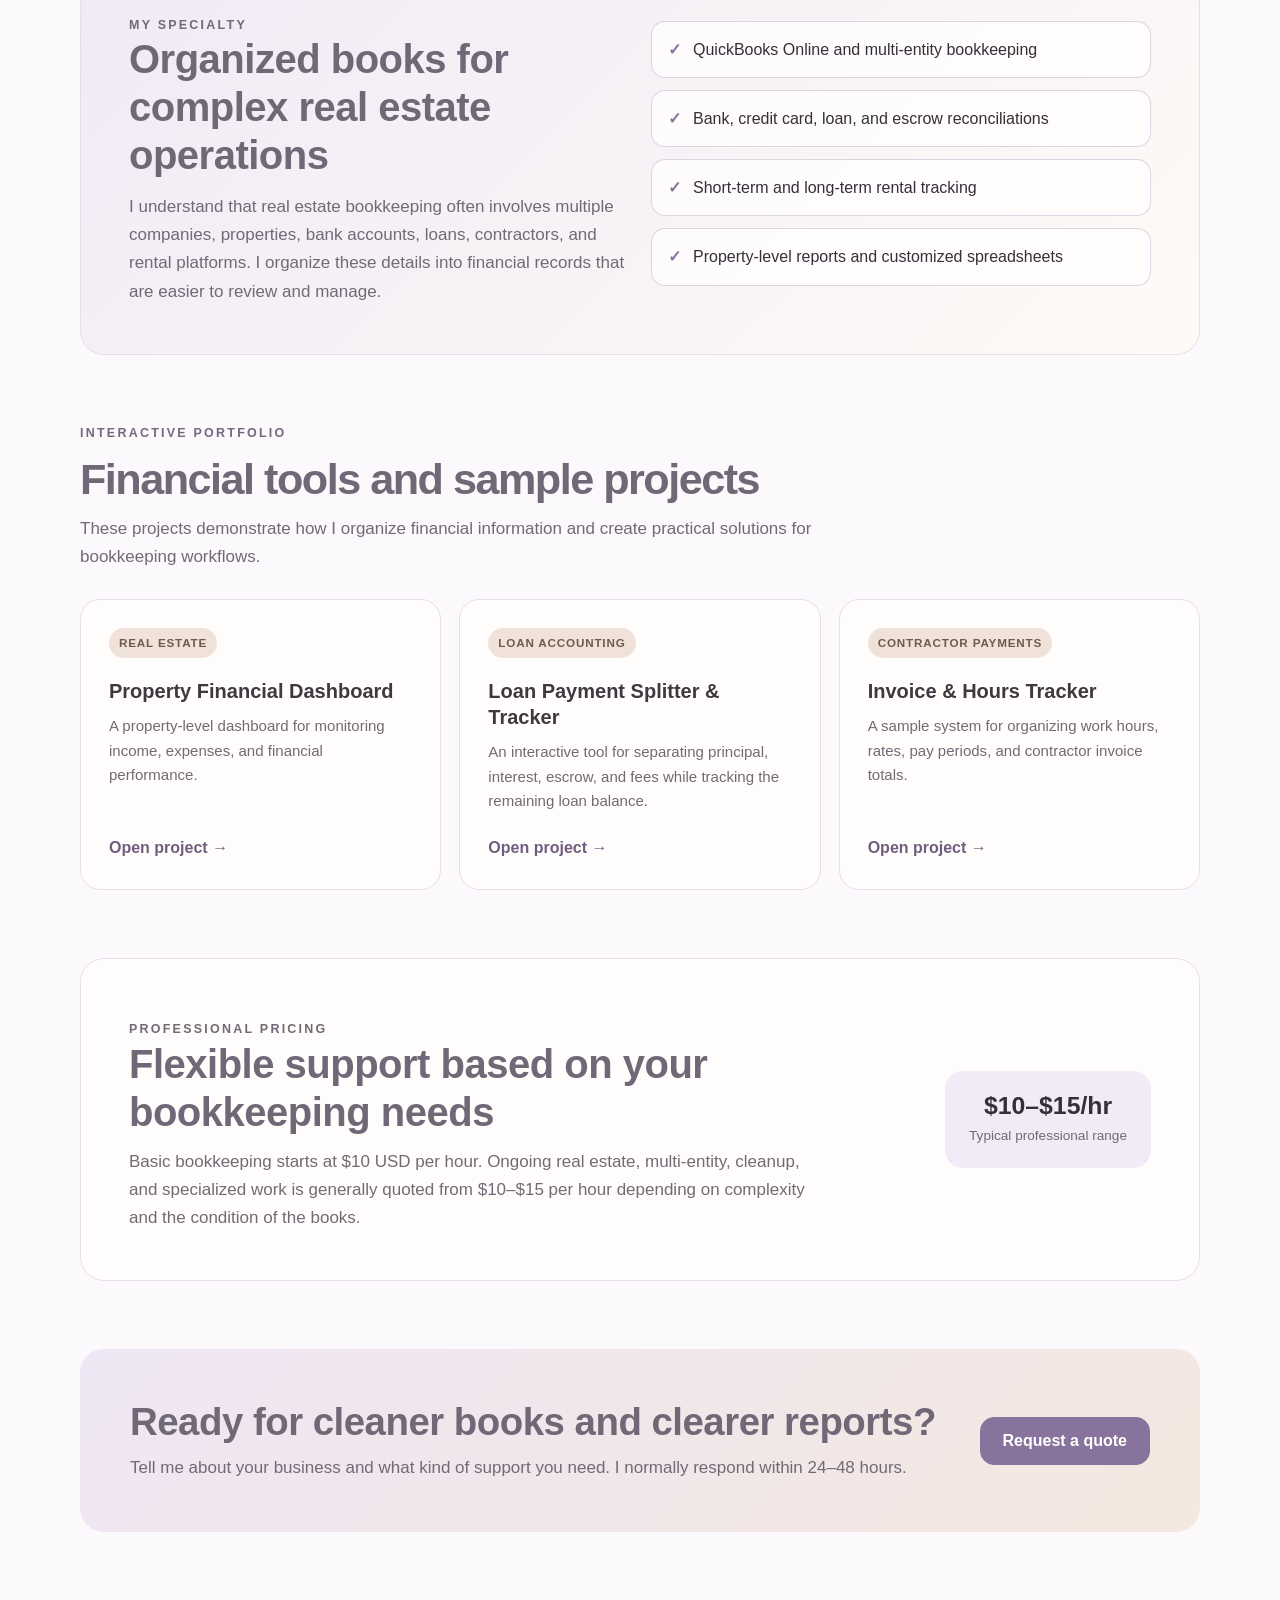
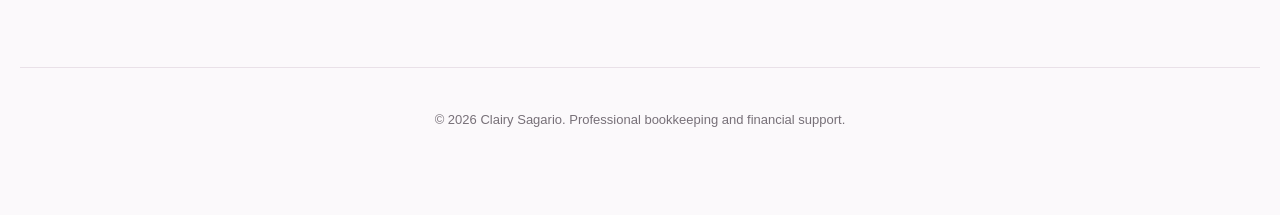
==== commit 090c1546: "Add professional photo to homepage" ====
--- a/index.html
+++ b/index.html
@@ -2,1069 +2,820 @@
 <html lang="en">
 <head>
   <meta charset="UTF-8">
-
-  <meta
-    name="viewport"
-    content="width=device-width, initial-scale=1.0"
-  >
+  <meta name="viewport" content="width=device-width, initial-scale=1.0">
 
   <meta
     name="description"
-    content="Clairy Sagario provides QuickBooks Online bookkeeping, financial reporting, and real-estate accounting support for property owners and growing businesses."
+    content="Clairy Sagario provides professional bookkeeping and financial support for real estate, property management, e-commerce, and small businesses."
   >
 
-  <title>
-    Clairy Sagario | Real Estate and Small Business Bookkeeper
-  </title>
-
+  <title>Clairy Sagario | Bookkeeper & Financial Analyst</title>
   <link rel="stylesheet" href="style.css">
 
   <style>
+    :root {
+      --home-text: #352f39;
+      --home-muted: #716a76;
+      --home-lavender: #f1ebf7;
+      --home-lavender-dark: #88739c;
+      --home-nude: #f0e2d8;
+      --home-white: #fffdfb;
+      --home-border: #e5dfe8;
+      --home-shadow: 0 18px 45px rgba(73, 60, 84, 0.09);
+    }
+
+    * {
+      box-sizing: border-box;
+    }
+
+    body {
+      margin: 0;
+      color: var(--home-text);
+      background: #fbf9fb;
+      font-family: Inter, -apple-system, BlinkMacSystemFont, "Segoe UI", sans-serif;
+      line-height: 1.7;
+    }
+
+    .home-header {
+      position: sticky;
+      top: 0;
+      z-index: 20;
+      border-bottom: 1px solid var(--home-border);
+      background: rgba(255, 253, 251, 0.95);
+      backdrop-filter: blur(14px);
+    }
+
+    .home-nav {
+      width: min(1120px, calc(100% - 40px));
+      min-height: 76px;
+      margin: auto;
+      display: flex;
+      align-items: center;
+      justify-content: space-between;
+      gap: 28px;
+    }
+
+    .home-brand {
+      color: var(--home-text);
+      font-size: 1.15rem;
+      font-weight: 800;
+      text-decoration: none;
+    }
+
+    .home-links {
+      display: flex;
+      gap: 24px;
+      flex-wrap: wrap;
+    }
+
+    .home-links a {
+      color: #655e69;
+      font-size: 0.95rem;
+      font-weight: 700;
+      text-decoration: none;
+    }
+
+    .home-links a:hover,
+    .home-links a[aria-current="page"] {
+      color: var(--home-lavender-dark);
+    }
+
+    .home-page {
+      width: min(1120px, calc(100% - 40px));
+      margin: auto;
+      padding: 42px 0 70px;
+    }
+
     .home-hero {
+      display: grid;
+      grid-template-columns: minmax(0, 1.3fr) minmax(280px, 0.7fr);
       align-items: center;
+      gap: clamp(36px, 7vw, 80px);
+      padding: clamp(34px, 6vw, 72px);
+      border: 1px solid var(--home-border);
+      border-radius: 30px;
       background:
         radial-gradient(
-          circle at top right,
-          rgba(222, 211, 232, 0.72),
-          transparent 38%
+          circle at 90% 12%,
+          rgba(240, 226, 216, 0.9),
+          transparent 33%
         ),
-        radial-gradient(
-          circle at bottom left,
-          rgba(238, 223, 213, 0.75),
-          transparent 35%
-        ),
-        linear-gradient(
-          135deg,
-          #fbf9fc,
-          var(--nude-soft)
-        );
-      display: grid;
-      gap: 55px;
-      grid-template-columns: 1.2fr 0.8fr;
-      margin: 0 -55px;
-      padding: 85px 55px 75px;
-    }
-
-    .home-hero-content h1 {
-      color: var(--text);
-      font-size: clamp(44px, 6vw, 72px);
-      letter-spacing: -0.04em;
-      line-height: 1.04;
-      margin: 12px 0 24px;
-      max-width: 820px;
-    }
-
-    .home-hero-content h1 span {
-      color: var(--primary);
-    }
-
-    .hero-description {
-      color: #5f5962;
-      font-size: 18px;
-      line-height: 1.75;
+        linear-gradient(135deg, #f4eef9, var(--home-white));
+      box-shadow: var(--home-shadow);
+    }
+
+    .home-eyebrow {
+      margin: 0 0 12px;
+      color: #776781;
+      font-size: 0.78rem;
+      font-weight: 800;
+      letter-spacing: 0.18em;
+      text-transform: uppercase;
+    }
+
+    .home-hero h1 {
       margin: 0;
-      max-width: 710px;
-    }
-
-    .hero-actions {
-      display: flex;
-      flex-wrap: wrap;
-      gap: 12px;
-      margin-top: 30px;
-    }
-
-    .secondary-button {
-      background-color: rgba(255, 255, 255, 0.85);
-      border: 1px solid var(--border);
-      color: var(--primary-dark);
-    }
-
-    .secondary-button:hover {
-      background-color: var(--lavender-soft);
-      border-color: #d4c5df;
-    }
-
-    .hero-card {
-      background-color: rgba(255, 255, 255, 0.88);
-      border: 1px solid var(--border);
-      border-radius: 20px;
-      box-shadow:
-        0 18px 40px rgba(82, 68, 91, 0.11);
-      overflow: hidden;
-    }
-
-    .hero-card-top {
-      background:
-        linear-gradient(
-          135deg,
-          var(--lavender-soft),
-          var(--nude-soft)
-        );
-      border-bottom: 1px solid var(--border);
-      padding: 28px;
-    }
-
-    .availability-badge {
-      align-items: center;
-      color: #4f654f;
-      display: flex;
-      font-size: 12px;
-      font-weight: 800;
-      gap: 8px;
-      letter-spacing: 0.06em;
-      text-transform: uppercase;
-    }
-
-    .availability-dot {
-      background-color: #739078;
-      border-radius: 50%;
-      box-shadow:
-        0 0 0 4px rgba(115, 144, 120, 0.14);
-      height: 9px;
-      width: 9px;
-    }
-
-    .hero-card-top h2 {
-      font-size: 25px;
-      line-height: 1.3;
-      margin: 15px 0 8px;
-    }
-
-    .hero-card-top p {
-      color: var(--text-soft);
-      font-size: 14px;
-      margin: 0;
-    }
-
-    .hero-card-details {
-      display: grid;
-      padding: 10px 28px 20px;
-    }
-
-    .hero-detail {
-      align-items: center;
-      border-bottom: 1px solid var(--border);
-      display: flex;
-      gap: 14px;
-      justify-content: space-between;
-      padding: 17px 0;
-    }
-
-    .hero-detail:last-child {
-      border-bottom: 0;
-    }
-
-    .hero-detail span {
-      color: var(--text-soft);
-      font-size: 13px;
-      font-weight: 700;
-    }
-
-    .hero-detail strong {
-      color: var(--text);
-      font-size: 14px;
-      text-align: right;
-    }
-
-    .professional-highlights {
-      display: grid;
-      gap: 14px;
-      grid-template-columns: repeat(4, 1fr);
-      margin: 35px 0 0;
-    }
-
-    .highlight-item {
-      background-color: var(--surface-soft);
-      border: 1px solid var(--border);
-      border-radius: 12px;
-      padding: 21px 16px;
-      text-align: center;
-    }
-
-    .highlight-item strong {
-      color: var(--primary);
-      display: block;
-      font-size: 22px;
-      margin-bottom: 4px;
-    }
-
-    .highlight-item span {
-      color: var(--text-soft);
-      font-size: 12px;
-      font-weight: 700;
-    }
-
-    .home-section {
-      margin-top: 80px;
-    }
-
-    .section-heading {
-      margin: 0 auto 35px;
-      max-width: 760px;
-      text-align: center;
-    }
-
-    .section-heading h2 {
-      font-size: clamp(31px, 4vw, 44px);
-      margin: 8px 0 14px;
-    }
-
-    .section-heading p {
-      color: var(--text-soft);
-      margin: 0;
-    }
-
-    .about-layout {
-      align-items: center;
-      display: grid;
-      gap: 45px;
-      grid-template-columns: 0.9fr 1.1fr;
-    }
-
-    .about-profile {
-      background:
-        linear-gradient(
-          145deg,
-          var(--lavender-soft),
-          var(--nude-soft)
-        );
-      border: 1px solid var(--border);
-      border-radius: 20px;
-      padding: 38px;
-      text-align: center;
-    }
-
-    .profile-monogram {
-      align-items: center;
-      background-color: rgba(255, 255, 255, 0.88);
-      border: 1px solid var(--border);
-      border-radius: 50%;
-      color: var(--primary);
-      display: flex;
-      font-size: 36px;
-      font-weight: 800;
-      height: 115px;
-      justify-content: center;
-      margin: 0 auto 22px;
-      width: 115px;
-    }
-
-    .about-profile h3 {
-      font-size: 26px;
-      margin: 0 0 4px;
-    }
-
-    .about-profile > p {
-      color: var(--text-soft);
-      margin: 0;
-    }
-
-    .profile-tags {
-      display: flex;
-      flex-wrap: wrap;
-      gap: 8px;
-      justify-content: center;
-      margin-top: 22px;
-    }
-
-    .profile-tags span {
-      background-color: rgba(255, 255, 255, 0.82);
-      border: 1px solid var(--border);
-      border-radius: 20px;
-      color: #5c5460;
-      font-size: 12px;
-      font-weight: 700;
-      padding: 7px 11px;
-    }
-
-    .about-content h2 {
-      font-size: clamp(30px, 4vw, 43px);
-      line-height: 1.18;
-      margin: 8px 0 18px;
-    }
-
-    .about-content > p {
-      color: #605a63;
-      line-height: 1.75;
-    }
-
-    .about-list {
-      display: grid;
-      gap: 11px;
-      margin-top: 23px;
-    }
-
-    .about-list-item {
-      align-items: flex-start;
-      background-color: var(--surface-soft);
-      border: 1px solid var(--border);
-      border-radius: 10px;
+      font-size: clamp(2.7rem, 6vw, 5rem);
+      line-height: 1.02;
+      letter-spacing: -0.055em;
+    }
+
+    .home-intro {
+      max-width: 700px;
+      margin: 24px 0 0;
+      color: var(--home-muted);
+      font-size: clamp(1rem, 2vw, 1.17rem);
+    }
+
+    .home-actions {
       display: flex;
       gap: 12px;
-      padding: 14px;
-    }
-
-    .check-icon {
+      flex-wrap: wrap;
+      margin-top: 30px;
+    }
+
+    .home-button {
+      display: inline-flex;
       align-items: center;
-      background-color: var(--lavender-accent);
+      justify-content: center;
+      min-height: 48px;
+      padding: 0 22px;
+      border: 1px solid var(--home-lavender-dark);
+      border-radius: 14px;
+      background: var(--home-lavender-dark);
+      color: white;
+      font-weight: 800;
+      text-decoration: none;
+      transition: 0.2s ease;
+    }
+
+    .home-button:hover {
+      transform: translateY(-2px);
+      box-shadow: 0 12px 25px rgba(95, 75, 112, 0.18);
+    }
+
+    .home-button.secondary {
+      border-color: #d8c9df;
+      background: rgba(255, 255, 255, 0.8);
+      color: var(--home-text);
+    }
+
+    .home-photo-card {
+      position: relative;
+      max-width: 340px;
+      margin: auto;
+      padding: 12px;
+      border: 1px solid #ded4e3;
+      border-radius: 28px;
+      background: rgba(255, 255, 255, 0.72);
+      box-shadow: 0 22px 45px rgba(73, 60, 84, 0.13);
+    }
+
+    .home-photo-card::before {
+      content: "";
+      position: absolute;
+      top: -18px;
+      right: -18px;
+      width: 105px;
+      height: 105px;
       border-radius: 50%;
-      color: var(--primary-dark);
+      background: var(--home-nude);
+      z-index: -1;
+    }
+
+    .home-photo-card::after {
+      content: "";
+      position: absolute;
+      bottom: -16px;
+      left: -16px;
+      width: 75px;
+      height: 75px;
+      border-radius: 24px;
+      background: var(--home-lavender);
+      transform: rotate(12deg);
+      z-index: -1;
+    }
+
+    .home-photo {
+      display: block;
+      width: 100%;
+      aspect-ratio: 4 / 5;
+      border-radius: 20px;
+      object-fit: cover;
+      object-position: center 24%;
+    }
+
+    .home-photo-caption {
+      padding: 16px 8px 7px;
+      text-align: center;
+    }
+
+    .home-photo-caption strong {
+      display: block;
+      font-size: 1.05rem;
+    }
+
+    .home-photo-caption span {
+      color: var(--home-muted);
+      font-size: 0.88rem;
+    }
+
+    .home-stats {
+      display: grid;
+      grid-template-columns: repeat(3, 1fr);
+      gap: 16px;
+      margin-top: 24px;
+    }
+
+    .home-stat {
+      padding: 22px;
+      border: 1px solid var(--home-border);
+      border-radius: 18px;
+      background: var(--home-white);
+    }
+
+    .home-stat strong {
+      display: block;
+      margin-bottom: 4px;
+      font-size: 1.3rem;
+      line-height: 1.3;
+    }
+
+    .home-stat span {
+      color: var(--home-muted);
+      font-size: 0.92rem;
+    }
+
+    .home-section {
+      margin-top: 68px;
+    }
+
+    .home-section-heading {
+      max-width: 750px;
+      margin-bottom: 28px;
+    }
+
+    .home-section-heading h2 {
+      margin: 0;
+      font-size: clamp(1.9rem, 4vw, 2.7rem);
+      line-height: 1.15;
+      letter-spacing: -0.035em;
+    }
+
+    .home-section-heading p:not(.home-eyebrow) {
+      margin: 10px 0 0;
+      color: var(--home-muted);
+    }
+
+    .home-services {
+      display: grid;
+      grid-template-columns: repeat(3, 1fr);
+      gap: 18px;
+    }
+
+    .home-card {
+      padding: 28px;
+      border: 1px solid var(--home-border);
+      border-radius: 20px;
+      background: var(--home-white);
+      box-shadow: 0 12px 30px rgba(73, 60, 84, 0.05);
+    }
+
+    .home-card-number {
+      display: inline-flex;
+      align-items: center;
+      justify-content: center;
+      width: 38px;
+      height: 38px;
+      margin-bottom: 18px;
+      border-radius: 12px;
+      background: var(--home-lavender);
+      color: #6c5878;
+      font-weight: 900;
+    }
+
+    .home-card h3 {
+      margin: 0 0 10px;
+      font-size: 1.15rem;
+      line-height: 1.35;
+    }
+
+    .home-card p {
+      margin: 0;
+      color: var(--home-muted);
+      font-size: 0.94rem;
+    }
+
+    .home-card a {
+      display: inline-block;
+      margin-top: 18px;
+      color: #715d80;
+      font-weight: 800;
+      text-decoration: none;
+    }
+
+    .home-specialty {
+      display: grid;
+      grid-template-columns: 1fr 1fr;
+      gap: 22px;
+      padding: clamp(28px, 5vw, 48px);
+      border: 1px solid var(--home-border);
+      border-radius: 24px;
+      background: linear-gradient(135deg, #f1eaf6, #fffaf6);
+    }
+
+    .home-specialty h2 {
+      margin: 0;
+      font-size: clamp(1.8rem, 4vw, 2.5rem);
+      line-height: 1.2;
+    }
+
+    .home-specialty p {
+      margin: 14px 0 0;
+      color: var(--home-muted);
+    }
+
+    .home-checklist {
+      display: grid;
+      gap: 12px;
+      align-content: center;
+    }
+
+    .home-check {
       display: flex;
-      flex: 0 0 25px;
-      font-size: 12px;
-      font-weight: 800;
-      height: 25px;
-      justify-content: center;
-      width: 25px;
-    }
-
-    .about-list-item span:last-child {
-      color: #5e5761;
-      font-size: 14px;
-      font-weight: 650;
-    }
-
-    .services-preview {
+      align-items: flex-start;
+      gap: 12px;
+      padding: 14px 16px;
+      border: 1px solid rgba(218, 207, 224, 0.9);
+      border-radius: 14px;
+      background: rgba(255, 255, 255, 0.68);
+    }
+
+    .home-check-mark {
+      color: var(--home-lavender-dark);
+      font-weight: 900;
+    }
+
+    .home-projects {
       display: grid;
-      gap: 20px;
-      grid-template-columns: repeat(4, 1fr);
-    }
-
-    .home-service-card {
-      background-color: var(--surface-soft);
-      border: 1px solid var(--border);
-      border-radius: 15px;
-      border-top: 4px solid var(--lavender-accent);
+      grid-template-columns: repeat(3, 1fr);
+      gap: 18px;
+    }
+
+    .home-project {
       display: flex;
       flex-direction: column;
-      min-height: 245px;
-      padding: 25px;
-      transition:
-        box-shadow 0.2s ease,
-        transform 0.2s ease;
-    }
-
-    .home-service-card:hover {
-      box-shadow:
-        0 14px 28px rgba(82, 68, 91, 0.09);
+      min-height: 260px;
+      padding: 28px;
+      border: 1px solid var(--home-border);
+      border-radius: 20px;
+      background: var(--home-white);
+      color: var(--home-text);
+      text-decoration: none;
+      transition: 0.2s ease;
+    }
+
+    .home-project:hover {
       transform: translateY(-4px);
-    }
-
-    .service-icon {
+      box-shadow: var(--home-shadow);
+    }
+
+    .home-project-tag {
+      align-self: flex-start;
+      padding: 5px 10px;
+      border-radius: 999px;
+      background: var(--home-nude);
+      color: #6f5a4f;
+      font-size: 0.73rem;
+      font-weight: 800;
+      letter-spacing: 0.07em;
+      text-transform: uppercase;
+    }
+
+    .home-project h3 {
+      margin: 20px 0 10px;
+      font-size: 1.25rem;
+      line-height: 1.3;
+    }
+
+    .home-project p {
+      margin: 0;
+      color: var(--home-muted);
+      font-size: 0.94rem;
+    }
+
+    .home-project-link {
+      margin-top: auto;
+      padding-top: 20px;
+      color: #715d80;
+      font-weight: 800;
+    }
+
+    .home-pricing {
+      display: flex;
       align-items: center;
-      background-color: var(--lavender-soft);
-      border: 1px solid var(--border);
-      border-radius: 10px;
-      color: var(--primary);
+      justify-content: space-between;
+      gap: 30px;
+      padding: clamp(28px, 5vw, 48px);
+      border: 1px solid var(--home-border);
+      border-radius: 24px;
+      background: var(--home-white);
+    }
+
+    .home-pricing h2 {
+      margin: 0;
+      font-size: clamp(1.8rem, 4vw, 2.5rem);
+      line-height: 1.2;
+    }
+
+    .home-pricing p {
+      max-width: 700px;
+      margin: 12px 0 0;
+      color: var(--home-muted);
+    }
+
+    .home-rate {
+      flex-shrink: 0;
+      padding: 20px 24px;
+      border-radius: 18px;
+      background: var(--home-lavender);
+      text-align: center;
+    }
+
+    .home-rate strong {
+      display: block;
+      font-size: 1.55rem;
+      line-height: 1.2;
+    }
+
+    .home-rate span {
+      color: var(--home-muted);
+      font-size: 0.85rem;
+    }
+
+    .home-cta {
       display: flex;
-      font-size: 16px;
-      font-weight: 800;
-      height: 42px;
-      justify-content: center;
-      width: 42px;
-    }
-
-    .home-service-card h3 {
-      font-size: 19px;
-      margin: 18px 0 9px;
-    }
-
-    .home-service-card p {
-      color: #625c65;
-      font-size: 14px;
+      align-items: center;
+      justify-content: space-between;
+      gap: 28px;
+      margin-top: 68px;
+      padding: clamp(30px, 5vw, 50px);
+      border-radius: 24px;
+      background: linear-gradient(135deg, #eee6f4, #f4e8df);
+    }
+
+    .home-cta h2 {
       margin: 0;
-    }
-
-    .home-service-card a {
-      color: var(--primary);
-      font-size: 13px;
-      font-weight: 800;
-      margin-top: auto;
-      padding-top: 18px;
-      text-decoration: none;
-    }
-
-    .home-service-card a:hover {
-      text-decoration: underline;
-    }
-
-    .why-section {
-      background:
-        linear-gradient(
-          135deg,
-          var(--nude-soft),
-          var(--lavender-soft)
-        );
-      border: 1px solid var(--border);
-      border-radius: 20px;
-      display: grid;
-      gap: 40px;
-      grid-template-columns: 1fr 1fr;
-      padding: 45px;
-    }
-
-    .why-content h2 {
-      font-size: clamp(29px, 4vw, 42px);
+      font-size: clamp(1.7rem, 4vw, 2.4rem);
       line-height: 1.2;
-      margin: 8px 0 16px;
-    }
-
-    .why-content p {
-      color: #605a63;
-      margin: 0;
-    }
-
-    .why-grid {
-      display: grid;
-      gap: 12px;
-      grid-template-columns: 1fr 1fr;
-    }
-
-    .why-item {
-      background-color: rgba(255, 255, 255, 0.8);
-      border: 1px solid var(--border);
-      border-radius: 11px;
-      padding: 17px;
-    }
-
-    .why-item strong {
-      display: block;
-      font-size: 14px;
-      margin-bottom: 5px;
-    }
-
-    .why-item span {
-      color: var(--text-soft);
-      font-size: 12px;
-    }
-
-    .projects-preview {
-      display: grid;
-      gap: 22px;
-      grid-template-columns: repeat(3, 1fr);
-    }
-
-    .project-preview-card {
-      background-color: var(--surface-soft);
-      border: 1px solid var(--border);
-      border-radius: 15px;
-      display: flex;
-      flex-direction: column;
-      padding: 27px;
-    }
-
-    .project-type {
-      color: var(--primary);
-      font-size: 11px;
-      font-weight: 800;
-      letter-spacing: 0.08em;
-      text-transform: uppercase;
-    }
-
-    .project-preview-card h3 {
-      font-size: 21px;
-      margin: 13px 0 9px;
-    }
-
-    .project-preview-card p {
-      color: var(--text-soft);
-      font-size: 14px;
-      margin: 0 0 20px;
-    }
-
-    .project-preview-card a {
-      margin-top: auto;
-    }
-
-    .home-cta {
-      background:
-        radial-gradient(
-          circle at top right,
-          rgba(222, 211, 232, 0.8),
-          transparent 40%
-        ),
-        linear-gradient(
-          135deg,
-          var(--nude-soft),
-          #fbf9fc
-        );
-      border: 1px solid var(--border);
-      border-radius: 20px;
-      margin-top: 80px;
-      padding: 50px 35px;
+    }
+
+    .home-cta p {
+      margin: 9px 0 0;
+      color: var(--home-muted);
+    }
+
+    .home-footer {
+      padding: 28px 20px 36px;
+      color: #7b747e;
       text-align: center;
-    }
-
-    .home-cta h2 {
-      font-size: clamp(31px, 4vw, 44px);
-      margin: 8px 0 14px;
-    }
-
-    .home-cta > p {
-      color: var(--text-soft);
-      margin: 0 auto 25px;
-      max-width: 680px;
-    }
-
-    .cta-details {
-      display: flex;
-      flex-wrap: wrap;
-      gap: 10px;
-      justify-content: center;
-      margin-bottom: 25px;
-    }
-
-    .cta-details span {
-      background-color: rgba(255, 255, 255, 0.78);
-      border: 1px solid var(--border);
-      border-radius: 20px;
-      color: #5e5761;
-      font-size: 12px;
-      font-weight: 700;
-      padding: 8px 12px;
-    }
-
-    @media (max-width: 1000px) {
-      .home-hero,
-      .about-layout,
-      .why-section {
+      font-size: 0.9rem;
+    }
+
+    @media (max-width: 880px) {
+      .home-hero {
         grid-template-columns: 1fr;
       }
 
-      .hero-card {
-        max-width: 650px;
-      }
-
-      .professional-highlights,
-      .services-preview {
-        grid-template-columns: repeat(2, 1fr);
-      }
-
-      .projects-preview {
-        grid-template-columns: 1fr 1fr;
-      }
-
-      .project-preview-card:last-child {
-        grid-column: 1 / -1;
-      }
-    }
-
-    @media (max-width: 750px) {
-      .home-hero {
-        margin-left: -35px;
-        margin-right: -35px;
-        padding-left: 35px;
-        padding-right: 35px;
-      }
-
-      .why-section {
-        padding: 34px;
-      }
-    }
-
-    @media (max-width: 600px) {
-      .home-hero {
-        margin-left: -22px;
-        margin-right: -22px;
-        padding: 58px 22px 48px;
-      }
-
-      .home-hero-content {
-        text-align: center;
-      }
-
-      .hero-actions {
-        justify-content: center;
-      }
-
-      .professional-highlights,
-      .services-preview,
-      .why-grid,
-      .projects-preview {
+      .home-photo-card {
+        width: min(100%, 340px);
+      }
+
+      .home-services,
+      .home-projects {
         grid-template-columns: 1fr;
       }
 
-      .project-preview-card:last-child {
-        grid-column: auto;
-      }
-
-      .about-profile,
-      .why-section {
-        padding: 27px 22px;
-      }
-
-      .hero-detail {
+      .home-specialty {
+        grid-template-columns: 1fr;
+      }
+
+      .home-pricing,
+      .home-cta {
         align-items: flex-start;
         flex-direction: column;
-        gap: 4px;
-      }
-
-      .hero-detail strong {
+      }
+
+      .home-rate {
+        width: 100%;
         text-align: left;
       }
-
-      .home-cta {
-        padding: 40px 22px;
+    }
+
+    @media (max-width: 720px) {
+      .home-nav {
+        padding: 16px 0;
+        align-items: flex-start;
+        flex-direction: column;
+        gap: 10px;
+      }
+
+      .home-links {
+        gap: 14px 18px;
+      }
+
+      .home-stats {
+        grid-template-columns: 1fr;
+      }
+    }
+
+    @media (max-width: 520px) {
+      .home-page,
+      .home-nav {
+        width: calc(100% - 24px);
+      }
+
+      .home-page {
+        padding-top: 20px;
+      }
+
+      .home-hero {
+        padding: 28px 22px;
+        border-radius: 22px;
+      }
+
+      .home-actions .home-button {
+        width: 100%;
       }
     }
   </style>
 </head>
 
 <body>
-  <main class="container">
-
-    <nav class="navigation">
-      <a href="index.html" class="logo">Clairy</a>
-
-      <div class="nav-links">
-        <a href="index.html" class="active">Home</a>
+  <header class="home-header">
+    <nav class="home-nav" aria-label="Main navigation">
+      <a class="home-brand" href="index.html">Clairy Sagario</a>
+
+      <div class="home-links">
+        <a href="index.html" aria-current="page">Home</a>
         <a href="services.html">Services</a>
         <a href="experience.html">Experience</a>
         <a href="projects.html">Projects</a>
         <a href="contact.html">Contact</a>
       </div>
     </nav>
-
+  </header>
+
+  <main class="home-page">
     <section class="home-hero">
-
-      <div class="home-hero-content">
-        <p class="greeting">
-          Hi, I’m Clairy Sagario
+      <div>
+        <p class="home-eyebrow">
+          Real estate &amp; small business bookkeeper
         </p>
 
         <h1>
-          Reliable books.
-          <span>Clear reports.</span>
-          Better decisions.
+          Reliable books. Clear reports. Better decisions.
         </h1>
 
-        <p class="hero-description">
-          I’m a real-estate and small-business bookkeeper providing
-          reliable QuickBooks Online support, reconciliations,
-          financial reporting, and organized bookkeeping across
-          multiple properties and business entities.
+        <p class="home-intro">
+          I’m Clairy Sagario, a bookkeeper and financial analyst helping
+          U.S.-based real estate, property management, e-commerce, and small
+          businesses maintain accurate records and understand their financial
+          performance.
         </p>
 
-        <div class="hero-actions">
-          <a href="contact.html" class="button">
-            Request a Custom Quote
+        <div class="home-actions">
+          <a class="home-button" href="contact.html">
+            Request a quote
           </a>
 
-          <a
-            href="services.html"
-            class="button secondary-button"
-          >
-            View My Services
+          <a class="home-button secondary" href="services.html">
+            View my services
+          </a>
+
+          <a class="home-button secondary" href="projects.html">
+            Explore my projects
           </a>
         </div>
       </div>
 
-      <aside class="hero-card">
-
-        <div class="hero-card-top">
-          <div class="availability-badge">
-            <span class="availability-dot"></span>
-            Available for New Clients
-          </div>
-
-          <h2>
-            Professional Bookkeeping Support
-          </h2>
+      <figure class="home-photo-card">
+        <img
+          class="home-photo"
+          src="clairy-sagario-headshot.png"
+          alt="Professional headshot of Clairy Sagario"
+        >
+
+        <figcaption class="home-photo-caption">
+          <strong>Clairy Sagario</strong>
+          <span>Bookkeeper &amp; Financial Analyst</span>
+        </figcaption>
+      </figure>
+    </section>
+
+    <section class="home-stats" aria-label="Professional highlights">
+      <div class="home-stat">
+        <strong>3+ years</strong>
+        <span>Bookkeeping and financial support experience</span>
+      </div>
+
+      <div class="home-stat">
+        <strong>20–30 hours</strong>
+        <span>Available each week for the right client</span>
+      </div>
+
+      <div class="home-stat">
+        <strong>24–48 hours</strong>
+        <span>Typical response time for new inquiries</span>
+      </div>
+    </section>
+
+    <section class="home-section">
+      <div class="home-section-heading">
+        <p class="home-eyebrow">How I can help</p>
+        <h2>Dependable financial support for growing businesses</h2>
+        <p>
+          Practical bookkeeping services designed to keep your records
+          organized, reports understandable, and financial information ready
+          when you need it.
+        </p>
+      </div>
+
+      <div class="home-services">
+        <article class="home-card">
+          <span class="home-card-number">01</span>
+
+          <h3>Monthly bookkeeping</h3>
 
           <p>
-            Flexible assistance based on your business and
-            bookkeeping needs.
+            Transaction categorization, bank and credit card reconciliations,
+            accounts receivable, accounts payable, and month-end close.
           </p>
+
+          <a href="services.html">View service details →</a>
+        </article>
+
+        <article class="home-card">
+          <span class="home-card-number">02</span>
+
+          <h3>Real estate accounting</h3>
+
+          <p>
+            Multi-entity books, rental income, property expenses, loans,
+            escrow, contractor costs, and property-level reporting.
+          </p>
+
+          <a href="services.html">View service details →</a>
+        </article>
+
+        <article class="home-card">
+          <span class="home-card-number">03</span>
+
+          <h3>Reporting and cleanup</h3>
+
+          <p>
+            Financial statements, customized Google Sheets, cash flow
+            tracking, variance analysis, and bookkeeping cleanup.
+          </p>
+
+          <a href="services.html">View service details →</a>
+        </article>
+      </div>
+    </section>
+
+    <section class="home-section home-specialty">
+      <div>
+        <p class="home-eyebrow">My specialty</p>
+
+        <h2>
+          Organized books for complex real estate operations
+        </h2>
+
+        <p>
+          I understand that real estate bookkeeping often involves multiple
+          companies, properties, bank accounts, loans, contractors, and rental
+          platforms. I organize these details into financial records that are
+          easier to review and manage.
+        </p>
+      </div>
+
+      <div class="home-checklist">
+        <div class="home-check">
+          <span class="home-check-mark">✓</span>
+          <span>QuickBooks Online and multi-entity bookkeeping</span>
         </div>
 
-        <div class="hero-card-details">
-
-          <div class="hero-detail">
-            <span>Starting Rate</span>
-            <strong>$10 USD per hour</strong>
-          </div>
-
-          <div class="hero-detail">
-            <span>Typical Range</span>
-            <strong>$10–$15 USD per hour</strong>
-          </div>
-
-          <div class="hero-detail">
-            <span>Availability</span>
-            <strong>20–30 hours per week</strong>
-          </div>
-
-          <div class="hero-detail">
-            <span>Response Time</span>
-            <strong>Within 24–48 hours</strong>
-          </div>
-
+        <div class="home-check">
+          <span class="home-check-mark">✓</span>
+          <span>Bank, credit card, loan, and escrow reconciliations</span>
         </div>
-      </aside>
-
+
+        <div class="home-check">
+          <span class="home-check-mark">✓</span>
+          <span>Short-term and long-term rental tracking</span>
+        </div>
+
+        <div class="home-check">
+          <span class="home-check-mark">✓</span>
+          <span>Property-level reports and customized spreadsheets</span>
+        </div>
+      </div>
     </section>
 
-    <section class="professional-highlights">
-
-      <div class="highlight-item">
-        <strong>2+ Years</strong>
-        <span>Bookkeeping Experience</span>
-      </div>
-
-      <div class="highlight-item">
-        <strong>QBO</strong>
-        <span>QuickBooks Online Support</span>
-      </div>
-
-      <div class="highlight-item">
-        <strong>Real Estate</strong>
-        <span>Property Bookkeeping</span>
-      </div>
-
-      <div class="highlight-item">
-        <strong>Multi-Entity</strong>
-        <span>Organized Financial Tracking</span>
-      </div>
-
+    <section class="home-section">
+      <div class="home-section-heading">
+        <p class="home-eyebrow">Interactive portfolio</p>
+
+        <h2>Financial tools and sample projects</h2>
+
+        <p>
+          These projects demonstrate how I organize financial information and
+          create practical solutions for bookkeeping workflows.
+        </p>
+      </div>
+
+      <div class="home-projects">
+        <a class="home-project" href="property-dashboard.html">
+          <span class="home-project-tag">Real estate</span>
+
+          <h3>Property Financial Dashboard</h3>
+
+          <p>
+            A property-level dashboard for monitoring income, expenses, and
+            financial performance.
+          </p>
+
+          <span class="home-project-link">Open project →</span>
+        </a>
+
+        <a class="home-project" href="loan-tracker.html">
+          <span class="home-project-tag">Loan accounting</span>
+
+          <h3>Loan Payment Splitter &amp; Tracker</h3>
+
+          <p>
+            An interactive tool for separating principal, interest, escrow,
+            and fees while tracking the remaining loan balance.
+          </p>
+
+          <span class="home-project-link">Open project →</span>
+        </a>
+
+        <a class="home-project" href="invoice.html">
+          <span class="home-project-tag">Contractor payments</span>
+
+          <h3>Invoice &amp; Hours Tracker</h3>
+
+          <p>
+            A sample system for organizing work hours, rates, pay periods, and
+            contractor invoice totals.
+          </p>
+
+          <span class="home-project-link">Open project →</span>
+        </a>
+      </div>
     </section>
 
-    <section class="home-section about-layout">
-
-      <div class="about-profile">
-        <div class="profile-monogram">
-          CS
-        </div>
-
-        <h3>Clairy Sagario</h3>
+    <section class="home-section home-pricing">
+      <div>
+        <p class="home-eyebrow">Professional pricing</p>
+
+        <h2>Flexible support based on your bookkeeping needs</h2>
 
         <p>
-          Bookkeeper and Financial Support Specialist
+          Basic bookkeeping starts at $10 USD per hour. Ongoing real estate,
+          multi-entity, cleanup, and specialized work is generally quoted from
+          $10–$15 per hour depending on complexity and the condition of the
+          books.
         </p>
-
-        <div class="profile-tags">
-          <span>QuickBooks Online</span>
-          <span>Real Estate</span>
-          <span>Financial Reporting</span>
-          <span>Google Sheets</span>
-        </div>
-      </div>
-
-      <div class="about-content">
-        <p class="greeting">
-          About Me
+      </div>
+
+      <div class="home-rate">
+        <strong>$10–$15/hr</strong>
+        <span>Typical professional range</span>
+      </div>
+    </section>
+
+    <section class="home-cta">
+      <div>
+        <h2>Ready for cleaner books and clearer reports?</h2>
+
+        <p>
+          Tell me about your business and what kind of support you need.
+          I normally respond within 24–48 hours.
         </p>
-
-        <h2>
-          Bookkeeping support built around how your business
-          actually works.
-        </h2>
-
-        <p>
-          My formal name is Marie Clair Sagario, and I professionally
-          go by Clairy. I hold a degree in Management Accounting and
-          have more than two years of experience supporting
-          businesses with bookkeeping, financial organization, and
-          reporting.
-        </p>
-
-        <p>
-          My experience includes real estate, property operations,
-          e-commerce, and small-business bookkeeping. I understand
-          that every business has different accounts, processes,
-          properties, and reporting needs.
-        </p>
-
-        <div class="about-list">
-
-          <div class="about-list-item">
-            <span class="check-icon">✓</span>
-
-            <span>
-              Accurate transaction categorization and reconciliation
-            </span>
-          </div>
-
-          <div class="about-list-item">
-            <span class="check-icon">✓</span>
-
-            <span>
-              Property, entity, loan, escrow, and contractor tracking
-            </span>
-          </div>
-
-          <div class="about-list-item">
-            <span class="check-icon">✓</span>
-
-            <span>
-              Clear financial reports for management and CPA review
-            </span>
-          </div>
-
-          <div class="about-list-item">
-            <span class="check-icon">✓</span>
-
-            <span>
-              Organized communication and dependable follow-through
-            </span>
-          </div>
-
-        </div>
-      </div>
-
-    </section>
-
-    <section class="home-section">
-
-      <div class="section-heading">
-        <p class="greeting">
-          Bookkeeping Services
-        </p>
-
-        <h2>
-          Practical financial support for growing businesses
-        </h2>
-
-        <p>
-          Services are adjusted based on the number of accounts,
-          transaction volume, entities, properties, and condition of
-          the books.
-        </p>
-      </div>
-
-      <div class="services-preview">
-
-        <article class="home-service-card">
-          <span class="service-icon">01</span>
-
-          <h3>Monthly Bookkeeping</h3>
-
-          <p>
-            Transaction categorization, account maintenance,
-            reconciliation, and organized monthly records.
-          </p>
-
-          <a href="services.html">
-            Learn More →
-          </a>
-        </article>
-
-        <article class="home-service-card">
-          <span class="service-icon">02</span>
-
-          <h3>Real-Estate Bookkeeping</h3>
-
-          <p>
-            Property-level income, expenses, loans, escrow,
-            contractors, and financial reporting.
-          </p>
-
-          <a href="services.html">
-            Learn More →
-          </a>
-        </article>
-
-        <article class="home-service-card">
-          <span class="service-icon">03</span>
-
-          <h3>Multi-Entity Support</h3>
-
-          <p>
-            Organized records across multiple companies, properties,
-            and intercompany transactions.
-          </p>
-
-          <a href="services.html">
-            Learn More →
-          </a>
-        </article>
-
-        <article class="home-service-card">
-          <span class="service-icon">04</span>
-
-          <h3>Cleanup and Catch-Up</h3>
-
-          <p>
-            Review and correction of incomplete or outdated books
-            before ongoing support or CPA review.
-          </p>
-
-          <a href="services.html">
-            Learn More →
-          </a>
-        </article>
-
-      </div>
-    </section>
-
-    <section class="home-section why-section">
-
-      <div class="why-content">
-        <p class="greeting">
-          Why Work With Me
-        </p>
-
-        <h2>
-          Careful, dependable, and detail-focused support.
-        </h2>
-
-        <p>
-          My banking and bookkeeping background developed my strong
-          attention to detail, respect for financial information, and
-          ability to keep records accurate and organized.
-        </p>
-      </div>
-
-      <div class="why-grid">
-
-        <div class="why-item">
-          <strong>Detail-Oriented</strong>
-
-          <span>
-            Transactions and balances are reviewed carefully.
-          </span>
-        </div>
-
-        <div class="why-item">
-          <strong>Organized</strong>
-
-          <span>
-            Records, reports, and supporting documents stay clear.
-          </span>
-        </div>
-
-        <div class="why-item">
-          <strong>Confidential</strong>
-
-          <span>
-            Sensitive business information is handled professionally.
-          </span>
-        </div>
-
-        <div class="why-item">
-          <strong>Adaptable</strong>
-
-          <span>
-            I learn new systems and processes quickly.
-          </span>
-        </div>
-
-      </div>
-
-    </section>
-
-    <section class="home-section">
-
-      <div class="section-heading">
-        <p class="greeting">
-          Featured Projects
-        </p>
-
-        <h2>
-          Practical bookkeeping tools and systems
-        </h2>
-
-        <p>
-          Explore interactive tools that demonstrate calculations,
-          data organization, reporting, and financial tracking.
-        </p>
-      </div>
-
-      <div class="projects-preview">
-
-        <article class="project-preview-card">
-          <span class="project-type">
-            Interactive Tool
-          </span>
-
-          <h3>Property Financial Dashboard</h3>
-
-          <p>
-            Track property income, expenses, and net income with
-            filters, reports, and browser storage.
-          </p>
-
-          <a
-            href="property-dashboard.html"
-            class="button"
-          >
-            Open Dashboard
-          </a>
-        </article>
-
-        <article class="project-preview-card">
-          <span class="project-type">
-            Interactive Tool
-          </span>
-
-          <h3>Loan Payment Tracker</h3>
-
-          <p>
-            Separate principal, interest, escrow, and fees while
-            tracking the remaining loan balance.
-          </p>
-
-          <a
-            href="loan-tracker.html"
-            class="button"
-          >
-            Open Loan Tracker
-          </a>
-        </article>
-
-        <article class="project-preview-card">
-          <span class="project-type">
-            Portfolio
-          </span>
-
-          <h3>More Bookkeeping Projects</h3>
-
-          <p>
-            View my expense tracker, invoice generator, spreadsheet
-            systems, and other practical projects.
-          </p>
-
-          <a
-            href="projects.html"
-            class="button"
-          >
-            View All Projects
-          </a>
-        </article>
-
-      </div>
-
-    </section>
-
-    <section class="home-cta">
-      <p class="greeting">
-        Let’s Work Together
-      </p>
-
-      <h2>
-        Ready to get your books organized?
-      </h2>
-
-      <p>
-        Tell me about your business, current bookkeeping condition,
-        transaction volume, and the support you need. I’ll respond
-        with the next steps and a custom quotation.
-      </p>
-
-      <div class="cta-details">
-        <span>Starting at $10 USD/hour</span>
-        <span>20–30 hours/week available</span>
-        <span>Replies within 24–48 hours</span>
-      </div>
-
-      <a href="contact.html" class="button">
-        Request a Custom Quote
+      </div>
+
+      <a class="home-button" href="contact.html">
+        Request a quote
       </a>
     </section>
-
-    <footer>
-      <p>© 2026 Clairy Sagario</p>
-    </footer>
-
   </main>
+
+  <footer class="home-footer">
+    <p>
+      © 2026 Clairy Sagario. Professional bookkeeping and financial support.
+    </p>
+  </footer>
 </body>
 </html>
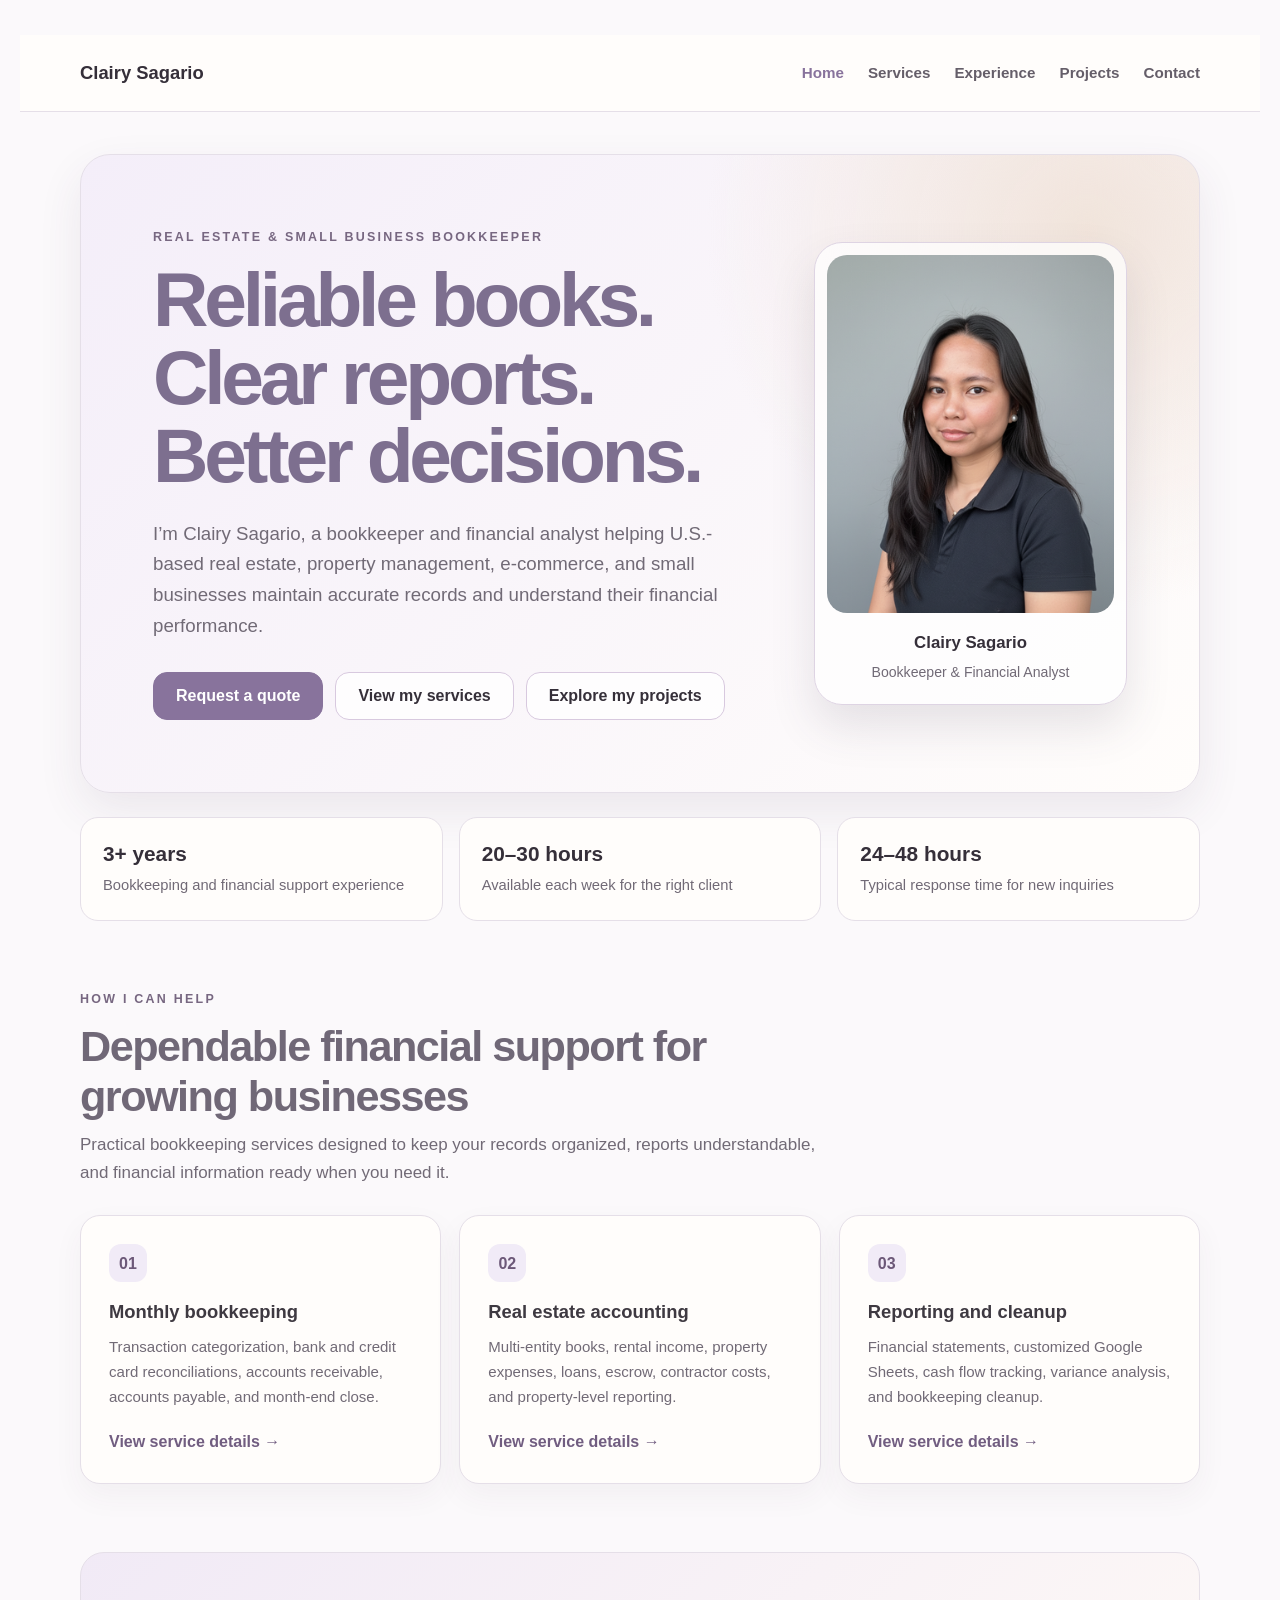
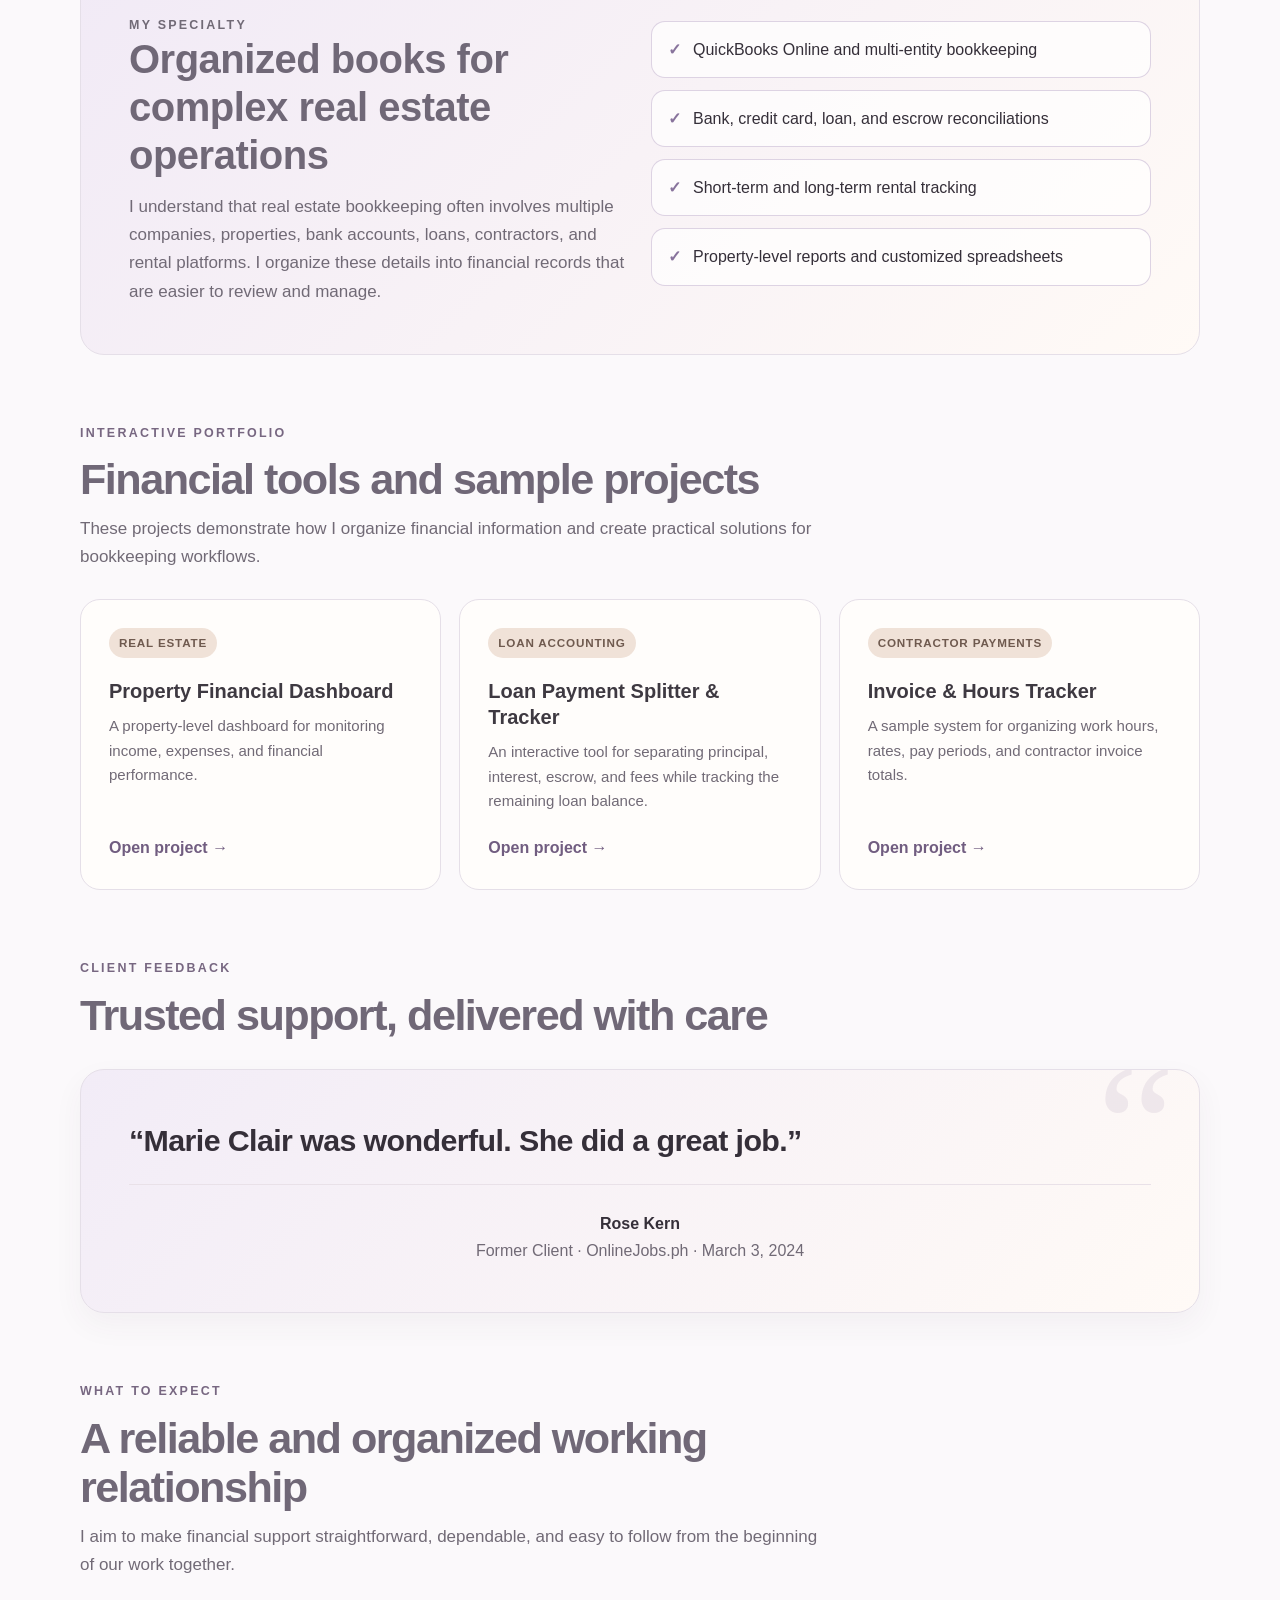
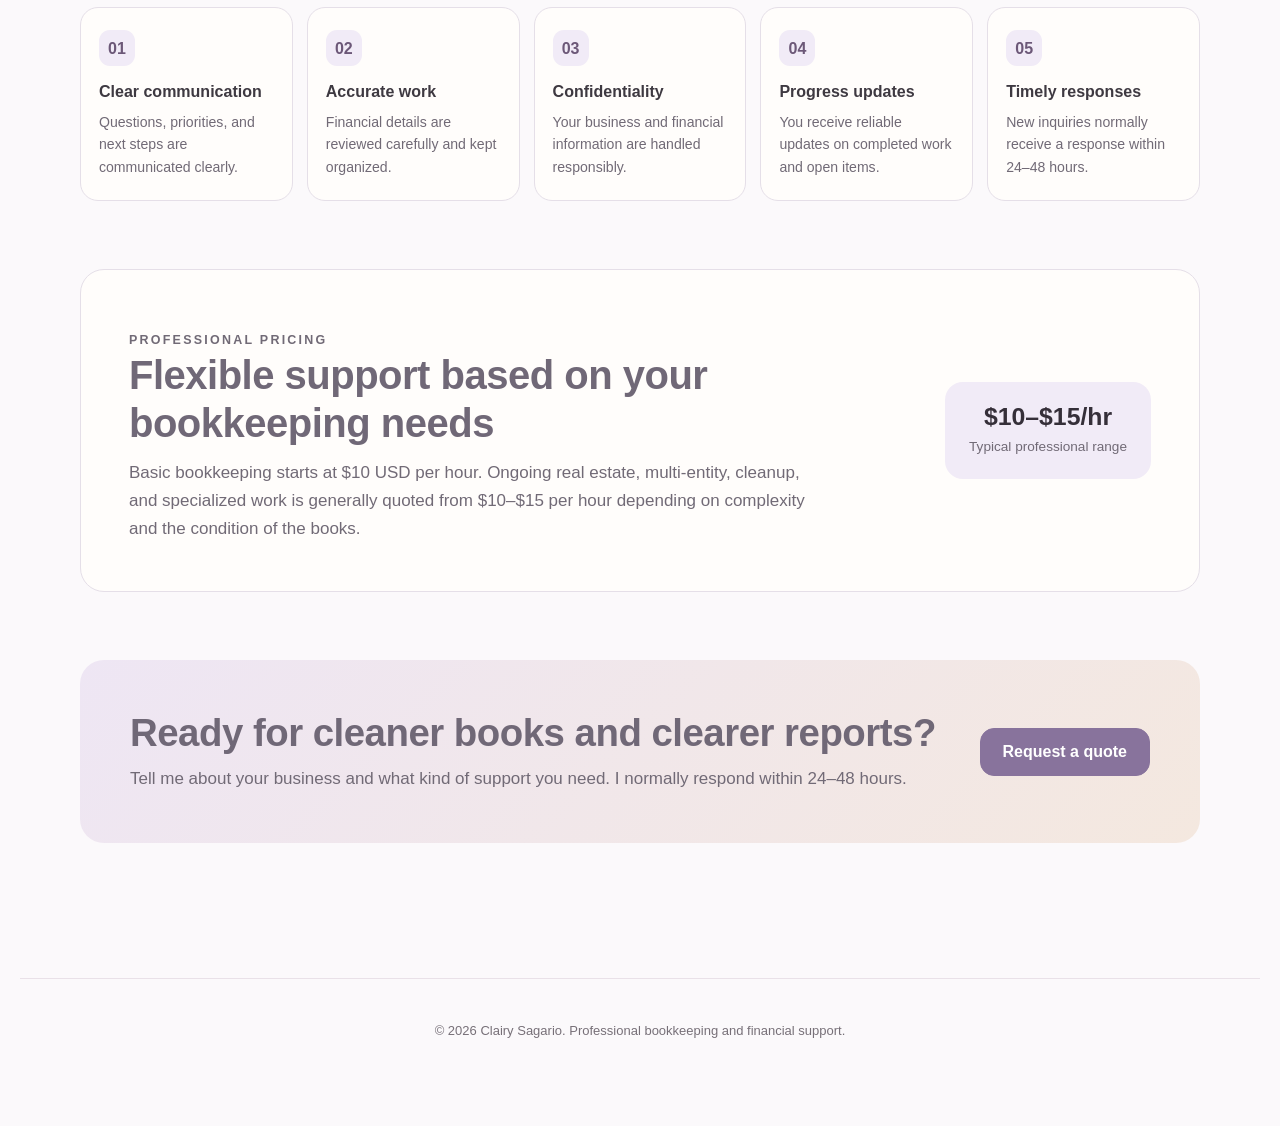
==== commit 5166149c: "Add client feedback and what to expect section" ====
--- a/index.html
+++ b/index.html
@@ -411,6 +411,88 @@
       font-weight: 800;
     }
 
+    .home-testimonial {
+      position: relative;
+      padding: clamp(30px, 5vw, 48px);
+      overflow: hidden;
+      border: 1px solid var(--home-border);
+      border-radius: 24px;
+      background: linear-gradient(135deg, #f2ecf7, #fffaf6);
+      box-shadow: 0 12px 30px rgba(73, 60, 84, 0.05);
+    }
+
+    .home-testimonial::before {
+      content: "“";
+      position: absolute;
+      top: -32px;
+      right: 24px;
+      color: rgba(136, 115, 156, 0.12);
+      font-family: Georgia, serif;
+      font-size: 11rem;
+      line-height: 1;
+    }
+
+    .home-testimonial blockquote {
+      position: relative;
+      max-width: 820px;
+      margin: 0;
+      font-size: clamp(1.35rem, 3vw, 1.9rem);
+      font-weight: 700;
+      line-height: 1.45;
+      letter-spacing: -0.02em;
+    }
+
+    .home-testimonial footer {
+      position: relative;
+      margin-top: 22px;
+      color: var(--home-muted);
+    }
+
+    .home-testimonial footer strong {
+      display: block;
+      color: var(--home-text);
+      font-size: 1rem;
+    }
+
+    .home-expect-grid {
+      display: grid;
+      grid-template-columns: repeat(5, 1fr);
+      gap: 14px;
+    }
+
+    .home-expect-card {
+      padding: 22px 18px;
+      border: 1px solid var(--home-border);
+      border-radius: 18px;
+      background: var(--home-white);
+    }
+
+    .home-expect-icon {
+      display: inline-flex;
+      align-items: center;
+      justify-content: center;
+      width: 36px;
+      height: 36px;
+      margin-bottom: 15px;
+      border-radius: 11px;
+      background: var(--home-lavender);
+      color: #6c5878;
+      font-weight: 900;
+    }
+
+    .home-expect-card h3 {
+      margin: 0 0 8px;
+      font-size: 1rem;
+      line-height: 1.35;
+    }
+
+    .home-expect-card p {
+      margin: 0;
+      color: var(--home-muted);
+      font-size: 0.88rem;
+      line-height: 1.6;
+    }
+
     .home-pricing {
       display: flex;
       align-items: center;
@@ -492,7 +574,8 @@
       }
 
       .home-services,
-      .home-projects {
+      .home-projects,
+      .home-expect-grid {
         grid-template-columns: 1fr;
       }
 
@@ -634,6 +717,7 @@
       <div class="home-section-heading">
         <p class="home-eyebrow">How I can help</p>
         <h2>Dependable financial support for growing businesses</h2>
+
         <p>
           Practical bookkeeping services designed to keep your records
           organized, reports understandable, and financial information ready
@@ -644,7 +728,6 @@
       <div class="home-services">
         <article class="home-card">
           <span class="home-card-number">01</span>
-
           <h3>Monthly bookkeeping</h3>
 
           <p>
@@ -657,7 +740,6 @@
 
         <article class="home-card">
           <span class="home-card-number">02</span>
-
           <h3>Real estate accounting</h3>
 
           <p>
@@ -670,7 +752,6 @@
 
         <article class="home-card">
           <span class="home-card-number">03</span>
-
           <h3>Reporting and cleanup</h3>
 
           <p>
@@ -725,7 +806,6 @@
     <section class="home-section">
       <div class="home-section-heading">
         <p class="home-eyebrow">Interactive portfolio</p>
-
         <h2>Financial tools and sample projects</h2>
 
         <p>
@@ -737,7 +817,6 @@
       <div class="home-projects">
         <a class="home-project" href="property-dashboard.html">
           <span class="home-project-tag">Real estate</span>
-
           <h3>Property Financial Dashboard</h3>
 
           <p>
@@ -750,7 +829,6 @@
 
         <a class="home-project" href="loan-tracker.html">
           <span class="home-project-tag">Loan accounting</span>
-
           <h3>Loan Payment Splitter &amp; Tracker</h3>
 
           <p>
@@ -763,7 +841,6 @@
 
         <a class="home-project" href="invoice.html">
           <span class="home-project-tag">Contractor payments</span>
-
           <h3>Invoice &amp; Hours Tracker</h3>
 
           <p>
@@ -776,10 +853,71 @@
       </div>
     </section>
 
+    <section class="home-section">
+      <div class="home-section-heading">
+        <p class="home-eyebrow">Client feedback</p>
+        <h2>Trusted support, delivered with care</h2>
+      </div>
+
+      <article class="home-testimonial">
+        <blockquote>
+          “Marie Clair was wonderful. She did a great job.”
+        </blockquote>
+
+        <footer>
+          <strong>Rose Kern</strong>
+          <span>Former Client · OnlineJobs.ph · March 3, 2024</span>
+        </footer>
+      </article>
+    </section>
+
+    <section class="home-section">
+      <div class="home-section-heading">
+        <p class="home-eyebrow">What to expect</p>
+        <h2>A reliable and organized working relationship</h2>
+
+        <p>
+          I aim to make financial support straightforward, dependable, and
+          easy to follow from the beginning of our work together.
+        </p>
+      </div>
+
+      <div class="home-expect-grid">
+        <article class="home-expect-card">
+          <span class="home-expect-icon">01</span>
+          <h3>Clear communication</h3>
+          <p>Questions, priorities, and next steps are communicated clearly.</p>
+        </article>
+
+        <article class="home-expect-card">
+          <span class="home-expect-icon">02</span>
+          <h3>Accurate work</h3>
+          <p>Financial details are reviewed carefully and kept organized.</p>
+        </article>
+
+        <article class="home-expect-card">
+          <span class="home-expect-icon">03</span>
+          <h3>Confidentiality</h3>
+          <p>Your business and financial information are handled responsibly.</p>
+        </article>
+
+        <article class="home-expect-card">
+          <span class="home-expect-icon">04</span>
+          <h3>Progress updates</h3>
+          <p>You receive reliable updates on completed work and open items.</p>
+        </article>
+
+        <article class="home-expect-card">
+          <span class="home-expect-icon">05</span>
+          <h3>Timely responses</h3>
+          <p>New inquiries normally receive a response within 24–48 hours.</p>
+        </article>
+      </div>
+    </section>
+
     <section class="home-section home-pricing">
       <div>
         <p class="home-eyebrow">Professional pricing</p>
-
         <h2>Flexible support based on your bookkeeping needs</h2>
 
         <p>
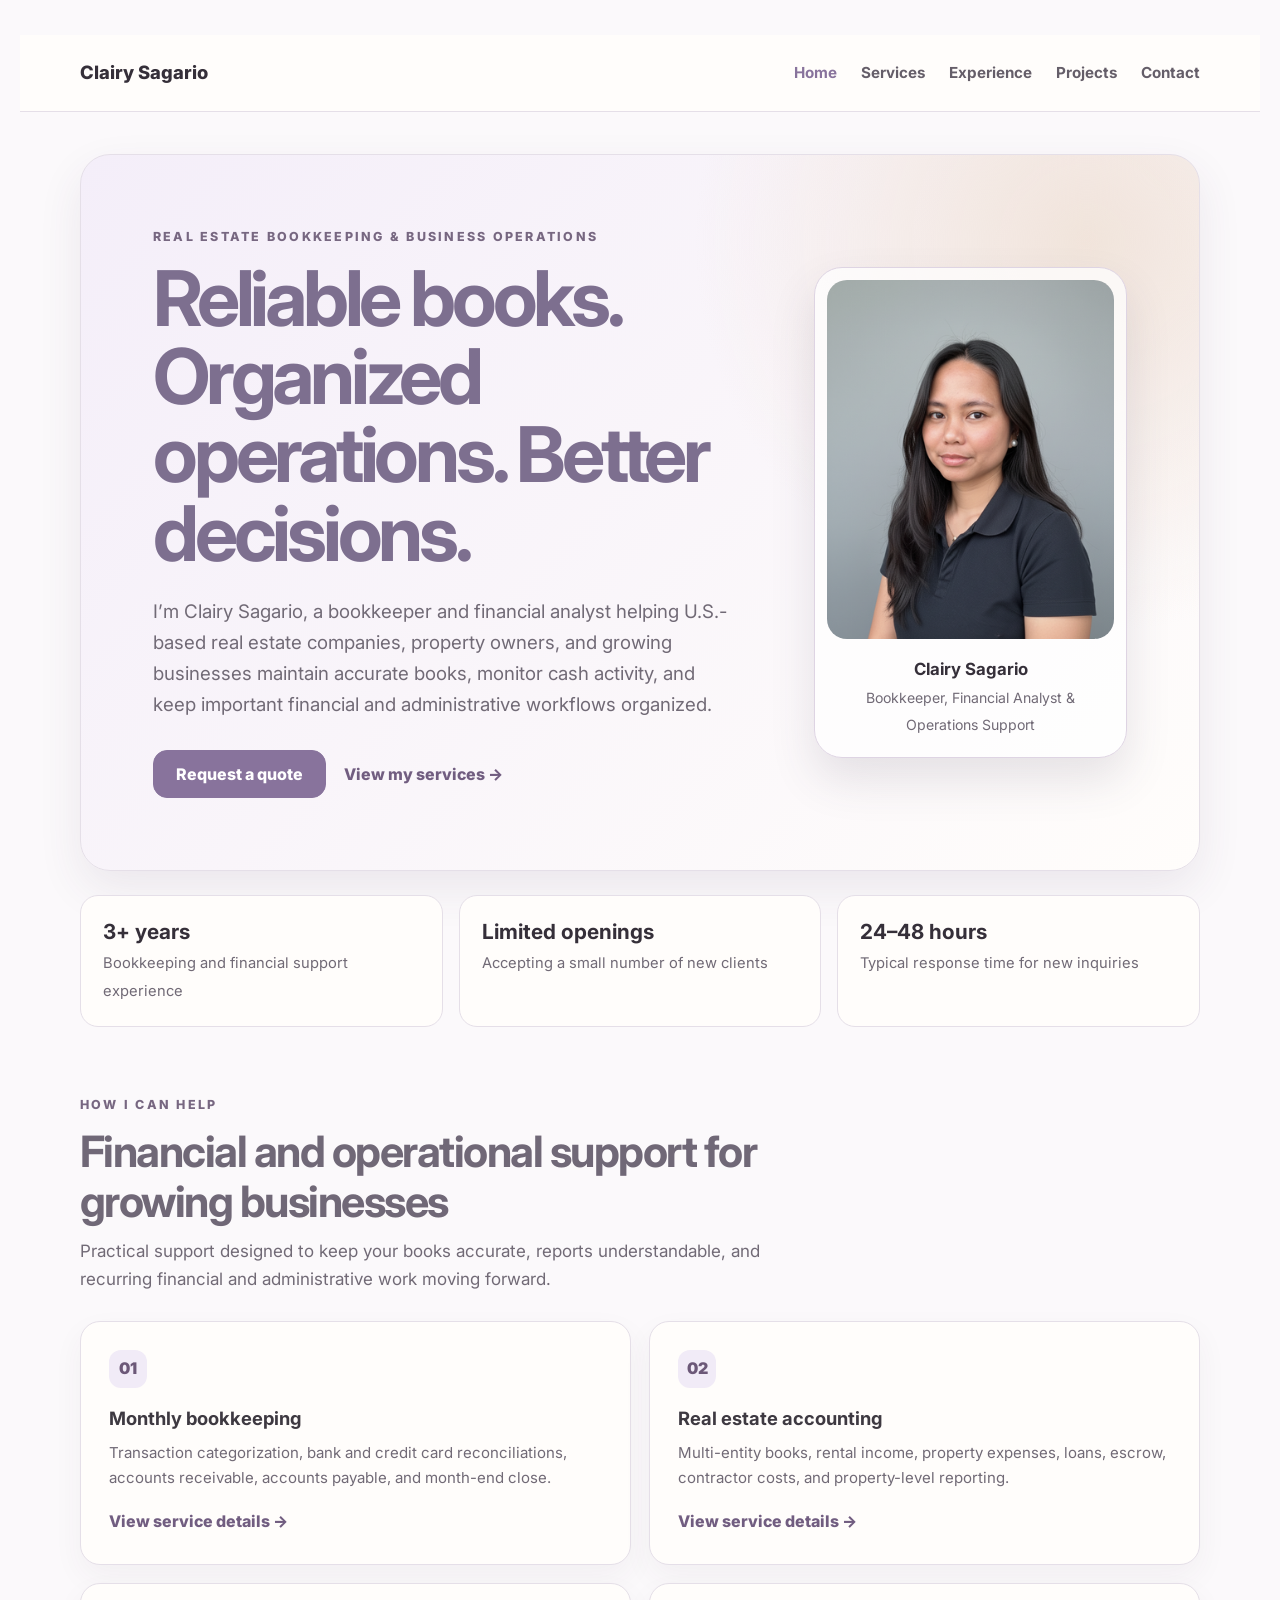
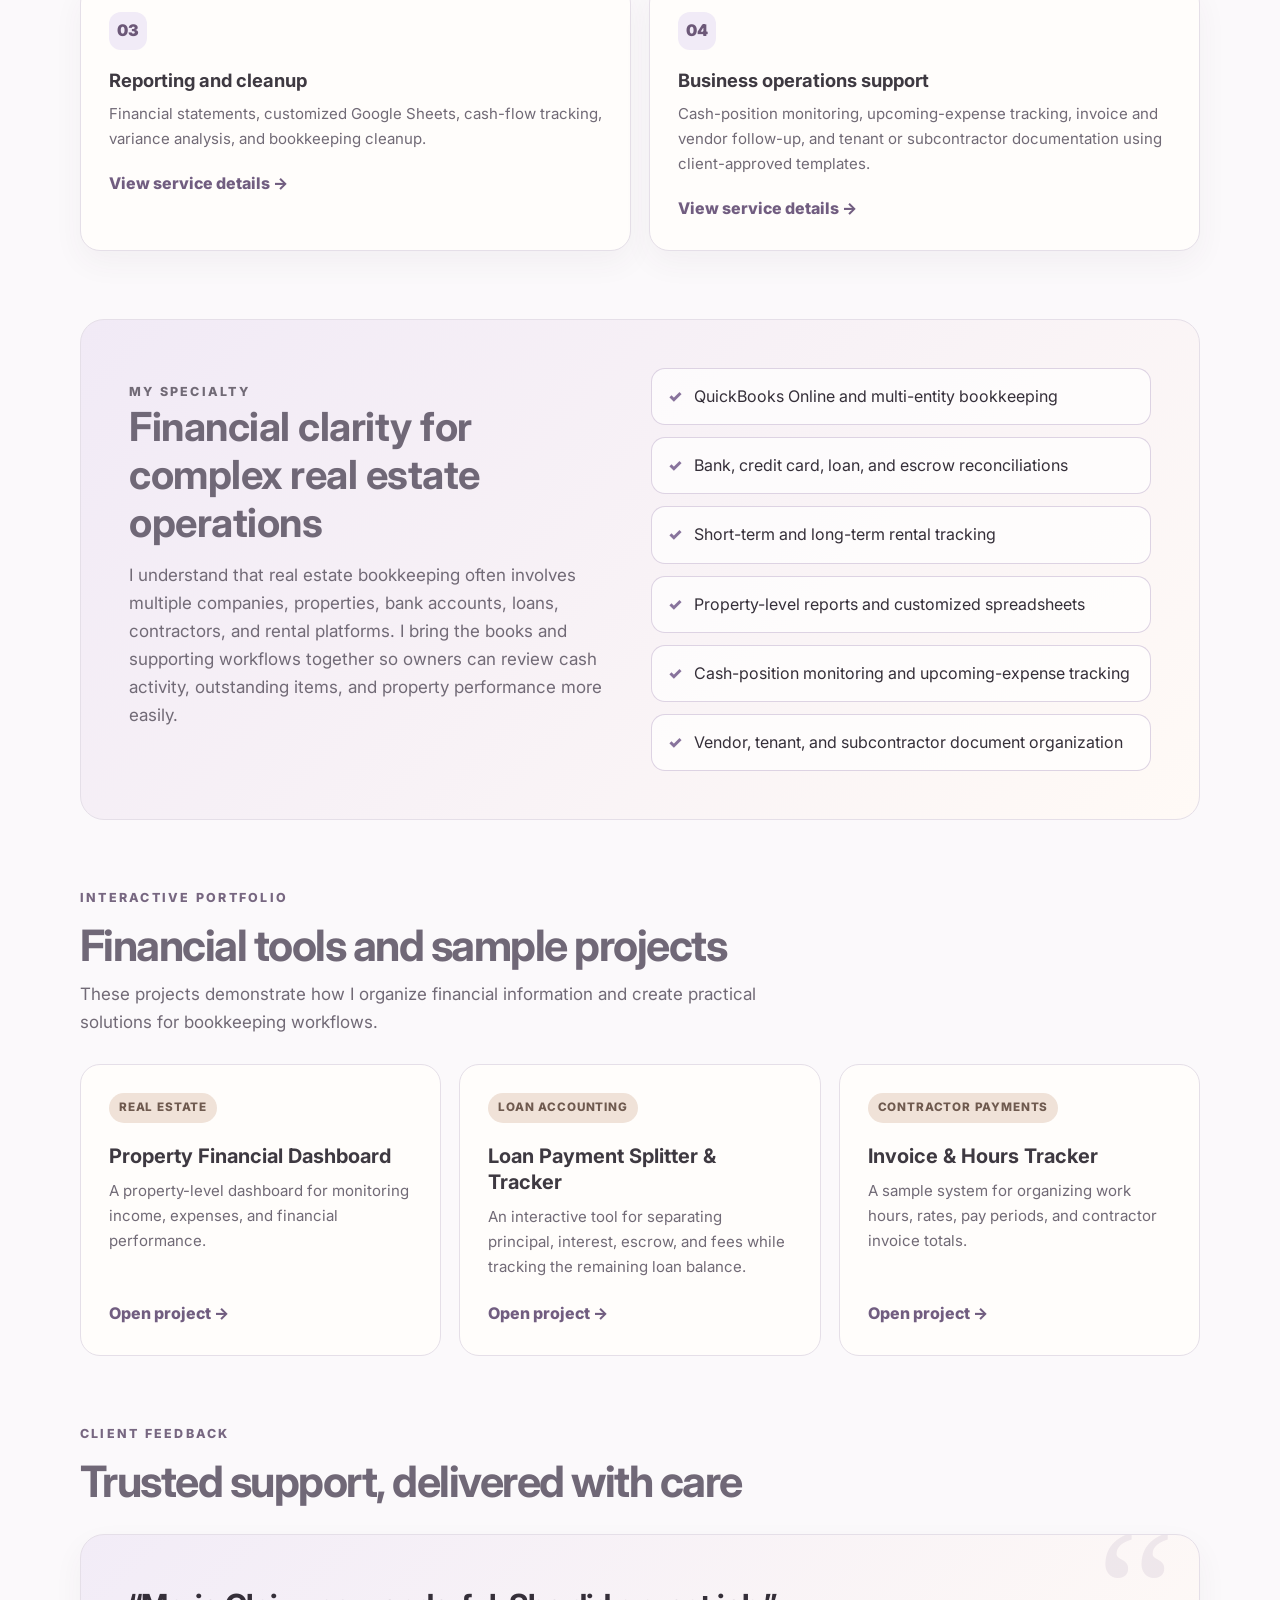
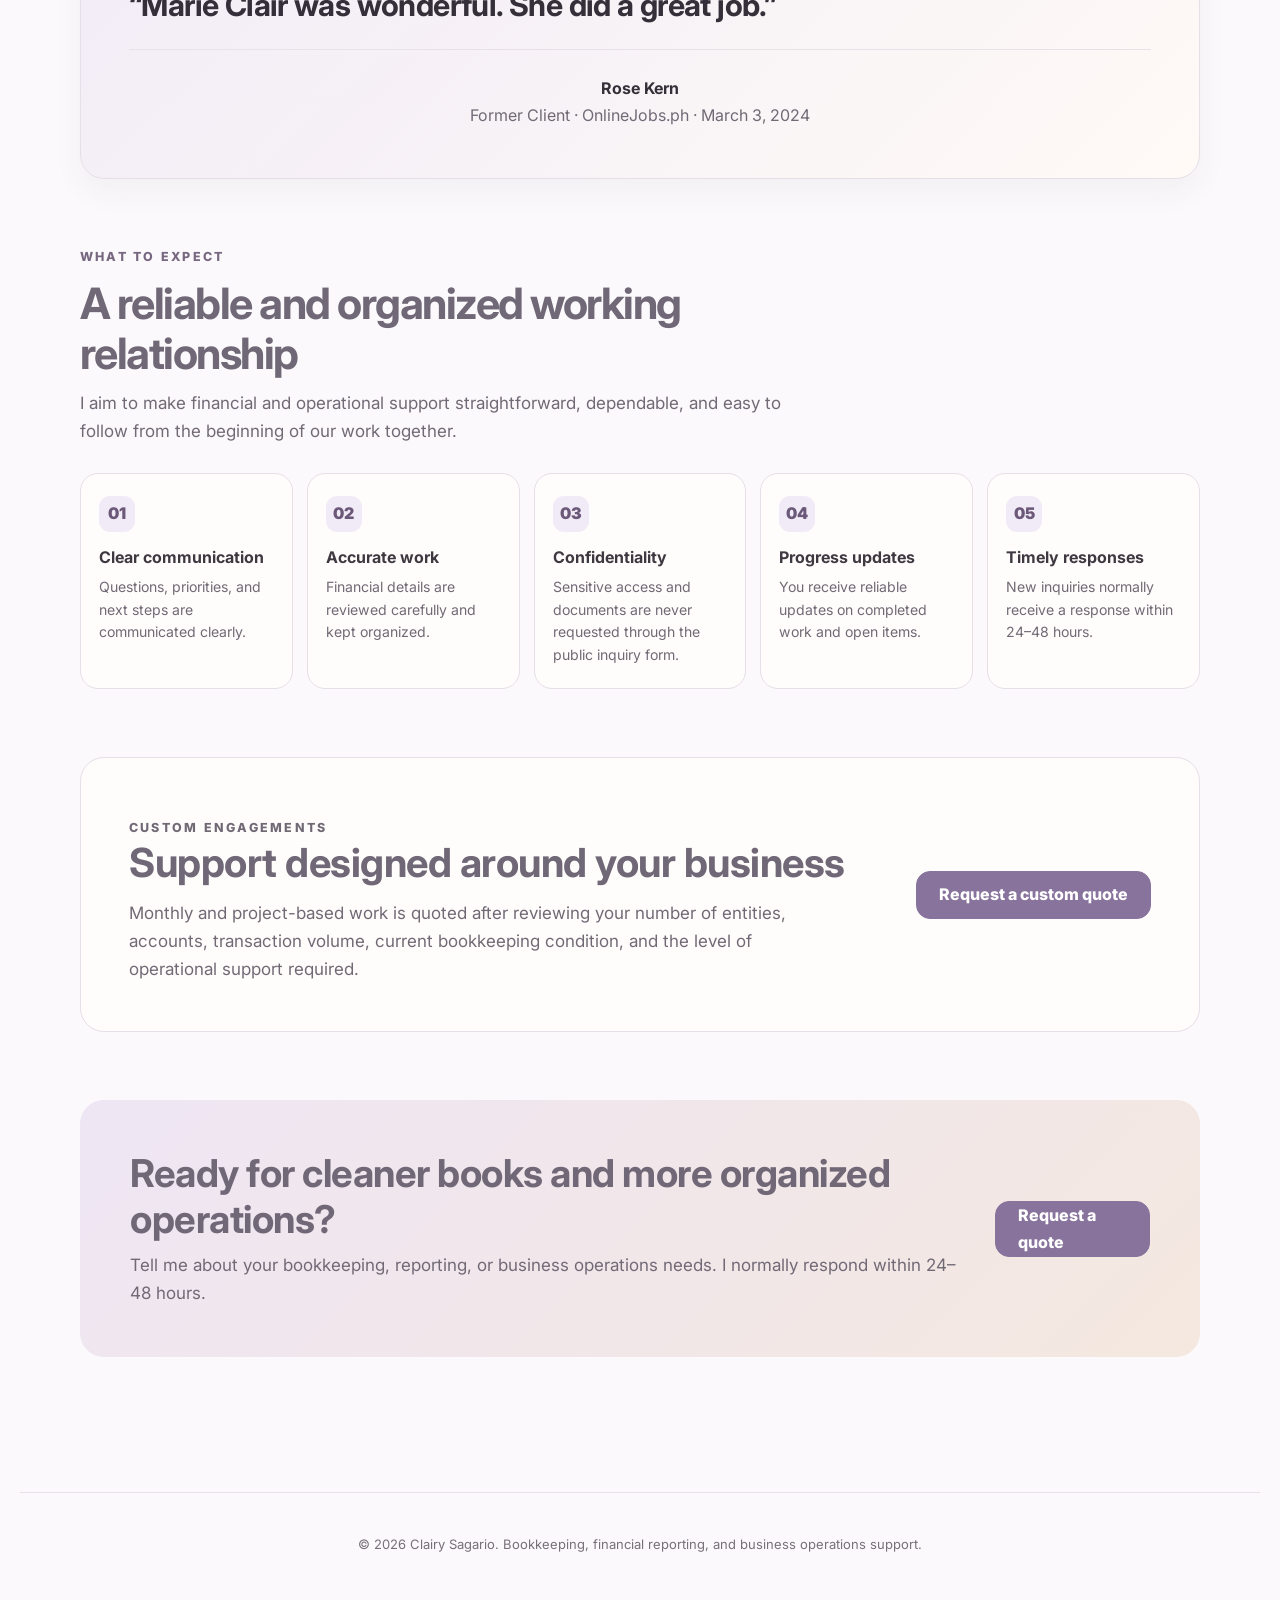
==== commit 49b32978: "Update professional services and business operations positioning" ====
--- a/index.html
+++ b/index.html
@@ -1,15 +1,61 @@
 <!DOCTYPE html>
 <html lang="en">
 <head>
+  <link rel="icon" type="image/svg+xml" href="favicon.svg">
   <meta charset="UTF-8">
   <meta name="viewport" content="width=device-width, initial-scale=1.0">
 
   <meta
     name="description"
-    content="Clairy Sagario provides professional bookkeeping and financial support for real estate, property management, e-commerce, and small businesses."
+    content="Clairy Sagario provides real estate bookkeeping, financial reporting, and business operations support for U.S.-based property owners and growing businesses."
   >
 
-  <title>Clairy Sagario | Bookkeeper & Financial Analyst</title>
+  <title>Clairy Sagario | Real Estate Bookkeeping &amp; Business Operations</title>
+
+  <meta property="og:type" content="website">
+  <meta
+    property="og:title"
+    content="Clairy Sagario | Real Estate Bookkeeping &amp; Business Operations"
+  >
+  <meta
+    property="og:description"
+    content="Reliable bookkeeping, financial reporting, and business operations support for real estate and growing businesses."
+  >
+  <meta
+    property="og:url"
+    content="https://clairysagario-wq.github.io/clairy-portfolio-website/"
+  >
+  <meta
+    property="og:image"
+    content="https://clairysagario-wq.github.io/clairy-portfolio-website/clairy-sagario-headshot.png"
+  >
+  <meta
+    property="og:image:alt"
+    content="Professional headshot of Clairy Sagario"
+  >
+  <meta property="og:site_name" content="Clairy Sagario">
+
+  <meta name="twitter:card" content="summary">
+  <meta
+    name="twitter:title"
+    content="Clairy Sagario | Real Estate Bookkeeping &amp; Business Operations"
+  >
+  <meta
+    name="twitter:description"
+    content="Reliable bookkeeping, financial reporting, and business operations support for real estate and growing businesses."
+  >
+  <meta
+    name="twitter:image"
+    content="https://clairysagario-wq.github.io/clairy-portfolio-website/clairy-sagario-headshot.png"
+  >
+
+  <link rel="preconnect" href="https://fonts.googleapis.com">
+  <link rel="preconnect" href="https://fonts.gstatic.com" crossorigin>
+  <link
+    href="https://fonts.googleapis.com/css2?family=Inter:wght@400;700;800;900&amp;display=swap"
+    rel="stylesheet"
+  >
+
   <link rel="stylesheet" href="style.css">
 
   <style>
@@ -32,7 +78,12 @@
       margin: 0;
       color: var(--home-text);
       background: #fbf9fb;
-      font-family: Inter, -apple-system, BlinkMacSystemFont, "Segoe UI", sans-serif;
+      font-family:
+        Inter,
+        -apple-system,
+        BlinkMacSystemFont,
+        "Segoe UI",
+        sans-serif;
       line-height: 1.7;
     }
 
@@ -88,7 +139,9 @@
 
     .home-hero {
       display: grid;
-      grid-template-columns: minmax(0, 1.3fr) minmax(280px, 0.7fr);
+      grid-template-columns:
+        minmax(0, 1.3fr)
+        minmax(280px, 0.7fr);
       align-items: center;
       gap: clamp(36px, 7vw, 80px);
       padding: clamp(34px, 6vw, 72px);
@@ -100,7 +153,11 @@
           rgba(240, 226, 216, 0.9),
           transparent 33%
         ),
-        linear-gradient(135deg, #f4eef9, var(--home-white));
+        linear-gradient(
+          135deg,
+          #f4eef9,
+          var(--home-white)
+        );
       box-shadow: var(--home-shadow);
     }
 
@@ -151,13 +208,23 @@
 
     .home-button:hover {
       transform: translateY(-2px);
-      box-shadow: 0 12px 25px rgba(95, 75, 112, 0.18);
-    }
-
-    .home-button.secondary {
-      border-color: #d8c9df;
-      background: rgba(255, 255, 255, 0.8);
-      color: var(--home-text);
+      box-shadow:
+        0 12px 25px
+        rgba(95, 75, 112, 0.18);
+    }
+
+    .home-text-link {
+      display: inline-flex;
+      align-items: center;
+      min-height: 48px;
+      padding: 0 6px;
+      color: #715d80;
+      font-weight: 800;
+      text-decoration: none;
+    }
+
+    .home-text-link:hover {
+      text-decoration: underline;
     }
 
     .home-photo-card {
@@ -168,7 +235,9 @@
       border: 1px solid #ded4e3;
       border-radius: 28px;
       background: rgba(255, 255, 255, 0.72);
-      box-shadow: 0 22px 45px rgba(73, 60, 84, 0.13);
+      box-shadow:
+        0 22px 45px
+        rgba(73, 60, 84, 0.13);
     }
 
     .home-photo-card::before {
@@ -269,7 +338,7 @@
 
     .home-services {
       display: grid;
-      grid-template-columns: repeat(3, 1fr);
+      grid-template-columns: repeat(2, 1fr);
       gap: 18px;
     }
 
@@ -278,7 +347,9 @@
       border: 1px solid var(--home-border);
       border-radius: 20px;
       background: var(--home-white);
-      box-shadow: 0 12px 30px rgba(73, 60, 84, 0.05);
+      box-shadow:
+        0 12px 30px
+        rgba(73, 60, 84, 0.05);
     }
 
     .home-card-number {
@@ -321,7 +392,12 @@
       padding: clamp(28px, 5vw, 48px);
       border: 1px solid var(--home-border);
       border-radius: 24px;
-      background: linear-gradient(135deg, #f1eaf6, #fffaf6);
+      background:
+        linear-gradient(
+          135deg,
+          #f1eaf6,
+          #fffaf6
+        );
     }
 
     .home-specialty h2 {
@@ -346,7 +422,9 @@
       align-items: flex-start;
       gap: 12px;
       padding: 14px 16px;
-      border: 1px solid rgba(218, 207, 224, 0.9);
+      border:
+        1px solid
+        rgba(218, 207, 224, 0.9);
       border-radius: 14px;
       background: rgba(255, 255, 255, 0.68);
     }
@@ -417,8 +495,15 @@
       overflow: hidden;
       border: 1px solid var(--home-border);
       border-radius: 24px;
-      background: linear-gradient(135deg, #f2ecf7, #fffaf6);
-      box-shadow: 0 12px 30px rgba(73, 60, 84, 0.05);
+      background:
+        linear-gradient(
+          135deg,
+          #f2ecf7,
+          #fffaf6
+        );
+      box-shadow:
+        0 12px 30px
+        rgba(73, 60, 84, 0.05);
     }
 
     .home-testimonial::before {
@@ -516,25 +601,6 @@
       color: var(--home-muted);
     }
 
-    .home-rate {
-      flex-shrink: 0;
-      padding: 20px 24px;
-      border-radius: 18px;
-      background: var(--home-lavender);
-      text-align: center;
-    }
-
-    .home-rate strong {
-      display: block;
-      font-size: 1.55rem;
-      line-height: 1.2;
-    }
-
-    .home-rate span {
-      color: var(--home-muted);
-      font-size: 0.85rem;
-    }
-
     .home-cta {
       display: flex;
       align-items: center;
@@ -543,7 +609,12 @@
       margin-top: 68px;
       padding: clamp(30px, 5vw, 50px);
       border-radius: 24px;
-      background: linear-gradient(135deg, #eee6f4, #f4e8df);
+      background:
+        linear-gradient(
+          135deg,
+          #eee6f4,
+          #f4e8df
+        );
     }
 
     .home-cta h2 {
@@ -587,11 +658,6 @@
       .home-cta {
         align-items: flex-start;
         flex-direction: column;
-      }
-
-      .home-rate {
-        width: 100%;
-        text-align: left;
       }
     }
 
@@ -630,6 +696,15 @@
       .home-actions .home-button {
         width: 100%;
       }
+
+      .home-actions {
+        align-items: flex-start;
+        flex-direction: column;
+      }
+
+      .home-text-link {
+        padding: 6px 0;
+      }
     }
   </style>
 </head>
@@ -637,14 +712,26 @@
 <body>
   <header class="home-header">
     <nav class="home-nav" aria-label="Main navigation">
-      <a class="home-brand" href="index.html">Clairy Sagario</a>
+      <a class="home-brand" href="index.html">
+        Clairy Sagario
+      </a>
 
       <div class="home-links">
-        <a href="index.html" aria-current="page">Home</a>
-        <a href="services.html">Services</a>
-        <a href="experience.html">Experience</a>
-        <a href="projects.html">Projects</a>
-        <a href="contact.html">Contact</a>
+        <a href="index.html" aria-current="page">
+          Home
+        </a>
+        <a href="services.html">
+          Services
+        </a>
+        <a href="experience.html">
+          Experience
+        </a>
+        <a href="projects.html">
+          Projects
+        </a>
+        <a href="contact.html">
+          Contact
+        </a>
       </div>
     </nav>
   </header>
@@ -653,18 +740,19 @@
     <section class="home-hero">
       <div>
         <p class="home-eyebrow">
-          Real estate &amp; small business bookkeeper
+          Real estate bookkeeping &amp; business operations
         </p>
 
         <h1>
-          Reliable books. Clear reports. Better decisions.
+          Reliable books. Organized operations. Better decisions.
         </h1>
 
         <p class="home-intro">
-          I’m Clairy Sagario, a bookkeeper and financial analyst helping
-          U.S.-based real estate, property management, e-commerce, and small
-          businesses maintain accurate records and understand their financial
-          performance.
+          I’m Clairy Sagario, a bookkeeper and financial analyst
+          helping U.S.-based real estate companies, property owners,
+          and growing businesses maintain accurate books, monitor
+          cash activity, and keep important financial and
+          administrative workflows organized.
         </p>
 
         <div class="home-actions">
@@ -672,12 +760,9 @@
             Request a quote
           </a>
 
-          <a class="home-button secondary" href="services.html">
+          <a class="home-text-link" href="services.html">
             View my services
-          </a>
-
-          <a class="home-button secondary" href="projects.html">
-            Explore my projects
+            <span aria-hidden="true">&nbsp;→</span>
           </a>
         </div>
       </div>
@@ -691,172 +776,313 @@
 
         <figcaption class="home-photo-caption">
           <strong>Clairy Sagario</strong>
-          <span>Bookkeeper &amp; Financial Analyst</span>
+          <span>
+            Bookkeeper, Financial Analyst &amp; Operations Support
+          </span>
         </figcaption>
       </figure>
     </section>
 
-    <section class="home-stats" aria-label="Professional highlights">
+    <section
+      class="home-stats"
+      aria-label="Professional highlights"
+    >
       <div class="home-stat">
         <strong>3+ years</strong>
-        <span>Bookkeeping and financial support experience</span>
+        <span>
+          Bookkeeping and financial support experience
+        </span>
       </div>
 
       <div class="home-stat">
-        <strong>20–30 hours</strong>
-        <span>Available each week for the right client</span>
+        <strong>Limited openings</strong>
+        <span>
+          Accepting a small number of new clients
+        </span>
       </div>
 
       <div class="home-stat">
         <strong>24–48 hours</strong>
-        <span>Typical response time for new inquiries</span>
+        <span>
+          Typical response time for new inquiries
+        </span>
       </div>
     </section>
 
     <section class="home-section">
       <div class="home-section-heading">
-        <p class="home-eyebrow">How I can help</p>
-        <h2>Dependable financial support for growing businesses</h2>
+        <p class="home-eyebrow">
+          How I can help
+        </p>
+
+        <h2>
+          Financial and operational support for growing businesses
+        </h2>
 
         <p>
-          Practical bookkeeping services designed to keep your records
-          organized, reports understandable, and financial information ready
-          when you need it.
+          Practical support designed to keep your books accurate,
+          reports understandable, and recurring financial and
+          administrative work moving forward.
         </p>
       </div>
 
       <div class="home-services">
         <article class="home-card">
-          <span class="home-card-number">01</span>
-          <h3>Monthly bookkeeping</h3>
+          <span class="home-card-number">
+            01
+          </span>
+
+          <h3>
+            Monthly bookkeeping
+          </h3>
 
           <p>
-            Transaction categorization, bank and credit card reconciliations,
-            accounts receivable, accounts payable, and month-end close.
+            Transaction categorization, bank and credit card
+            reconciliations, accounts receivable, accounts payable,
+            and month-end close.
           </p>
 
-          <a href="services.html">View service details →</a>
+          <a href="services.html">
+            View service details →
+          </a>
         </article>
 
         <article class="home-card">
-          <span class="home-card-number">02</span>
-          <h3>Real estate accounting</h3>
+          <span class="home-card-number">
+            02
+          </span>
+
+          <h3>
+            Real estate accounting
+          </h3>
 
           <p>
-            Multi-entity books, rental income, property expenses, loans,
-            escrow, contractor costs, and property-level reporting.
+            Multi-entity books, rental income, property expenses,
+            loans, escrow, contractor costs, and property-level
+            reporting.
           </p>
 
-          <a href="services.html">View service details →</a>
+          <a href="services.html">
+            View service details →
+          </a>
         </article>
 
         <article class="home-card">
-          <span class="home-card-number">03</span>
-          <h3>Reporting and cleanup</h3>
+          <span class="home-card-number">
+            03
+          </span>
+
+          <h3>
+            Reporting and cleanup
+          </h3>
 
           <p>
-            Financial statements, customized Google Sheets, cash flow
-            tracking, variance analysis, and bookkeeping cleanup.
+            Financial statements, customized Google Sheets,
+            cash-flow tracking, variance analysis, and
+            bookkeeping cleanup.
           </p>
 
-          <a href="services.html">View service details →</a>
+          <a href="services.html">
+            View service details →
+          </a>
+        </article>
+
+        <article class="home-card">
+          <span class="home-card-number">
+            04
+          </span>
+
+          <h3>
+            Business operations support
+          </h3>
+
+          <p>
+            Cash-position monitoring, upcoming-expense tracking,
+            invoice and vendor follow-up, and tenant or
+            subcontractor documentation using client-approved
+            templates.
+          </p>
+
+          <a href="services.html">
+            View service details →
+          </a>
         </article>
       </div>
     </section>
 
     <section class="home-section home-specialty">
       <div>
-        <p class="home-eyebrow">My specialty</p>
+        <p class="home-eyebrow">
+          My specialty
+        </p>
 
         <h2>
-          Organized books for complex real estate operations
+          Financial clarity for complex real estate operations
         </h2>
 
         <p>
-          I understand that real estate bookkeeping often involves multiple
-          companies, properties, bank accounts, loans, contractors, and rental
-          platforms. I organize these details into financial records that are
-          easier to review and manage.
+          I understand that real estate bookkeeping often involves
+          multiple companies, properties, bank accounts, loans,
+          contractors, and rental platforms. I bring the books and
+          supporting workflows together so owners can review cash
+          activity, outstanding items, and property performance
+          more easily.
         </p>
       </div>
 
       <div class="home-checklist">
         <div class="home-check">
-          <span class="home-check-mark">✓</span>
-          <span>QuickBooks Online and multi-entity bookkeeping</span>
+          <span class="home-check-mark">
+            ✓
+          </span>
+          <span>
+            QuickBooks Online and multi-entity bookkeeping
+          </span>
         </div>
 
         <div class="home-check">
-          <span class="home-check-mark">✓</span>
-          <span>Bank, credit card, loan, and escrow reconciliations</span>
+          <span class="home-check-mark">
+            ✓
+          </span>
+          <span>
+            Bank, credit card, loan, and escrow reconciliations
+          </span>
         </div>
 
         <div class="home-check">
-          <span class="home-check-mark">✓</span>
-          <span>Short-term and long-term rental tracking</span>
+          <span class="home-check-mark">
+            ✓
+          </span>
+          <span>
+            Short-term and long-term rental tracking
+          </span>
         </div>
 
         <div class="home-check">
-          <span class="home-check-mark">✓</span>
-          <span>Property-level reports and customized spreadsheets</span>
+          <span class="home-check-mark">
+            ✓
+          </span>
+          <span>
+            Property-level reports and customized spreadsheets
+          </span>
+        </div>
+
+        <div class="home-check">
+          <span class="home-check-mark">
+            ✓
+          </span>
+          <span>
+            Cash-position monitoring and upcoming-expense tracking
+          </span>
+        </div>
+
+        <div class="home-check">
+          <span class="home-check-mark">
+            ✓
+          </span>
+          <span>
+            Vendor, tenant, and subcontractor document organization
+          </span>
         </div>
       </div>
     </section>
 
     <section class="home-section">
       <div class="home-section-heading">
-        <p class="home-eyebrow">Interactive portfolio</p>
-        <h2>Financial tools and sample projects</h2>
+        <p class="home-eyebrow">
+          Interactive portfolio
+        </p>
+
+        <h2>
+          Financial tools and sample projects
+        </h2>
 
         <p>
-          These projects demonstrate how I organize financial information and
-          create practical solutions for bookkeeping workflows.
+          These projects demonstrate how I organize financial
+          information and create practical solutions for
+          bookkeeping workflows.
         </p>
       </div>
 
       <div class="home-projects">
-        <a class="home-project" href="property-dashboard.html">
-          <span class="home-project-tag">Real estate</span>
-          <h3>Property Financial Dashboard</h3>
+        <a
+          class="home-project"
+          href="property-dashboard.html"
+        >
+          <span class="home-project-tag">
+            Real estate
+          </span>
+
+          <h3>
+            Property Financial Dashboard
+          </h3>
 
           <p>
-            A property-level dashboard for monitoring income, expenses, and
-            financial performance.
+            A property-level dashboard for monitoring income,
+            expenses, and financial performance.
           </p>
 
-          <span class="home-project-link">Open project →</span>
+          <span class="home-project-link">
+            Open project →
+          </span>
         </a>
 
-        <a class="home-project" href="loan-tracker.html">
-          <span class="home-project-tag">Loan accounting</span>
-          <h3>Loan Payment Splitter &amp; Tracker</h3>
+        <a
+          class="home-project"
+          href="loan-tracker.html"
+        >
+          <span class="home-project-tag">
+            Loan accounting
+          </span>
+
+          <h3>
+            Loan Payment Splitter &amp; Tracker
+          </h3>
 
           <p>
-            An interactive tool for separating principal, interest, escrow,
-            and fees while tracking the remaining loan balance.
+            An interactive tool for separating principal,
+            interest, escrow, and fees while tracking the
+            remaining loan balance.
           </p>
 
-          <span class="home-project-link">Open project →</span>
+          <span class="home-project-link">
+            Open project →
+          </span>
         </a>
 
-        <a class="home-project" href="invoice.html">
-          <span class="home-project-tag">Contractor payments</span>
-          <h3>Invoice &amp; Hours Tracker</h3>
+        <a
+          class="home-project"
+          href="invoice.html"
+        >
+          <span class="home-project-tag">
+            Contractor payments
+          </span>
+
+          <h3>
+            Invoice &amp; Hours Tracker
+          </h3>
 
           <p>
-            A sample system for organizing work hours, rates, pay periods, and
-            contractor invoice totals.
+            A sample system for organizing work hours, rates,
+            pay periods, and contractor invoice totals.
           </p>
 
-          <span class="home-project-link">Open project →</span>
+          <span class="home-project-link">
+            Open project →
+          </span>
         </a>
       </div>
     </section>
 
     <section class="home-section">
       <div class="home-section-heading">
-        <p class="home-eyebrow">Client feedback</p>
-        <h2>Trusted support, delivered with care</h2>
+        <p class="home-eyebrow">
+          Client feedback
+        </p>
+
+        <h2>
+          Trusted support, delivered with care
+        </h2>
       </div>
 
       <article class="home-testimonial">
@@ -865,82 +1091,144 @@
         </blockquote>
 
         <footer>
-          <strong>Rose Kern</strong>
-          <span>Former Client · OnlineJobs.ph · March 3, 2024</span>
+          <strong>
+            Rose Kern
+          </strong>
+
+          <span>
+            Former Client · OnlineJobs.ph · March 3, 2024
+          </span>
         </footer>
       </article>
     </section>
 
     <section class="home-section">
       <div class="home-section-heading">
-        <p class="home-eyebrow">What to expect</p>
-        <h2>A reliable and organized working relationship</h2>
+        <p class="home-eyebrow">
+          What to expect
+        </p>
+
+        <h2>
+          A reliable and organized working relationship
+        </h2>
 
         <p>
-          I aim to make financial support straightforward, dependable, and
-          easy to follow from the beginning of our work together.
+          I aim to make financial and operational support
+          straightforward, dependable, and easy to follow from
+          the beginning of our work together.
         </p>
       </div>
 
       <div class="home-expect-grid">
         <article class="home-expect-card">
-          <span class="home-expect-icon">01</span>
-          <h3>Clear communication</h3>
-          <p>Questions, priorities, and next steps are communicated clearly.</p>
+          <span class="home-expect-icon">
+            01
+          </span>
+
+          <h3>
+            Clear communication
+          </h3>
+
+          <p>
+            Questions, priorities, and next steps are
+            communicated clearly.
+          </p>
         </article>
 
         <article class="home-expect-card">
-          <span class="home-expect-icon">02</span>
-          <h3>Accurate work</h3>
-          <p>Financial details are reviewed carefully and kept organized.</p>
+          <span class="home-expect-icon">
+            02
+          </span>
+
+          <h3>
+            Accurate work
+          </h3>
+
+          <p>
+            Financial details are reviewed carefully and
+            kept organized.
+          </p>
         </article>
 
         <article class="home-expect-card">
-          <span class="home-expect-icon">03</span>
-          <h3>Confidentiality</h3>
-          <p>Your business and financial information are handled responsibly.</p>
+          <span class="home-expect-icon">
+            03
+          </span>
+
+          <h3>
+            Confidentiality
+          </h3>
+
+          <p>
+            Sensitive access and documents are never requested
+            through the public inquiry form.
+          </p>
         </article>
 
         <article class="home-expect-card">
-          <span class="home-expect-icon">04</span>
-          <h3>Progress updates</h3>
-          <p>You receive reliable updates on completed work and open items.</p>
+          <span class="home-expect-icon">
+            04
+          </span>
+
+          <h3>
+            Progress updates
+          </h3>
+
+          <p>
+            You receive reliable updates on completed work and
+            open items.
+          </p>
         </article>
 
         <article class="home-expect-card">
-          <span class="home-expect-icon">05</span>
-          <h3>Timely responses</h3>
-          <p>New inquiries normally receive a response within 24–48 hours.</p>
+          <span class="home-expect-icon">
+            05
+          </span>
+
+          <h3>
+            Timely responses
+          </h3>
+
+          <p>
+            New inquiries normally receive a response within
+            24–48 hours.
+          </p>
         </article>
       </div>
     </section>
 
     <section class="home-section home-pricing">
       <div>
-        <p class="home-eyebrow">Professional pricing</p>
-        <h2>Flexible support based on your bookkeeping needs</h2>
+        <p class="home-eyebrow">
+          Custom engagements
+        </p>
+
+        <h2>
+          Support designed around your business
+        </h2>
 
         <p>
-          Basic bookkeeping starts at $10 USD per hour. Ongoing real estate,
-          multi-entity, cleanup, and specialized work is generally quoted from
-          $10–$15 per hour depending on complexity and the condition of the
-          books.
-        </p>
-      </div>
-
-      <div class="home-rate">
-        <strong>$10–$15/hr</strong>
-        <span>Typical professional range</span>
-      </div>
+          Monthly and project-based work is quoted after reviewing
+          your number of entities, accounts, transaction volume,
+          current bookkeeping condition, and the level of
+          operational support required.
+        </p>
+      </div>
+
+      <a class="home-button" href="contact.html">
+        Request a custom quote
+      </a>
     </section>
 
     <section class="home-cta">
       <div>
-        <h2>Ready for cleaner books and clearer reports?</h2>
+        <h2>
+          Ready for cleaner books and more organized operations?
+        </h2>
 
         <p>
-          Tell me about your business and what kind of support you need.
-          I normally respond within 24–48 hours.
+          Tell me about your bookkeeping, reporting, or business
+          operations needs. I normally respond within 24–48 hours.
         </p>
       </div>
 
@@ -952,7 +1240,8 @@
 
   <footer class="home-footer">
     <p>
-      © 2026 Clairy Sagario. Professional bookkeeping and financial support.
+      © 2026 Clairy Sagario. Bookkeeping, financial reporting,
+      and business operations support.
     </p>
   </footer>
 </body>
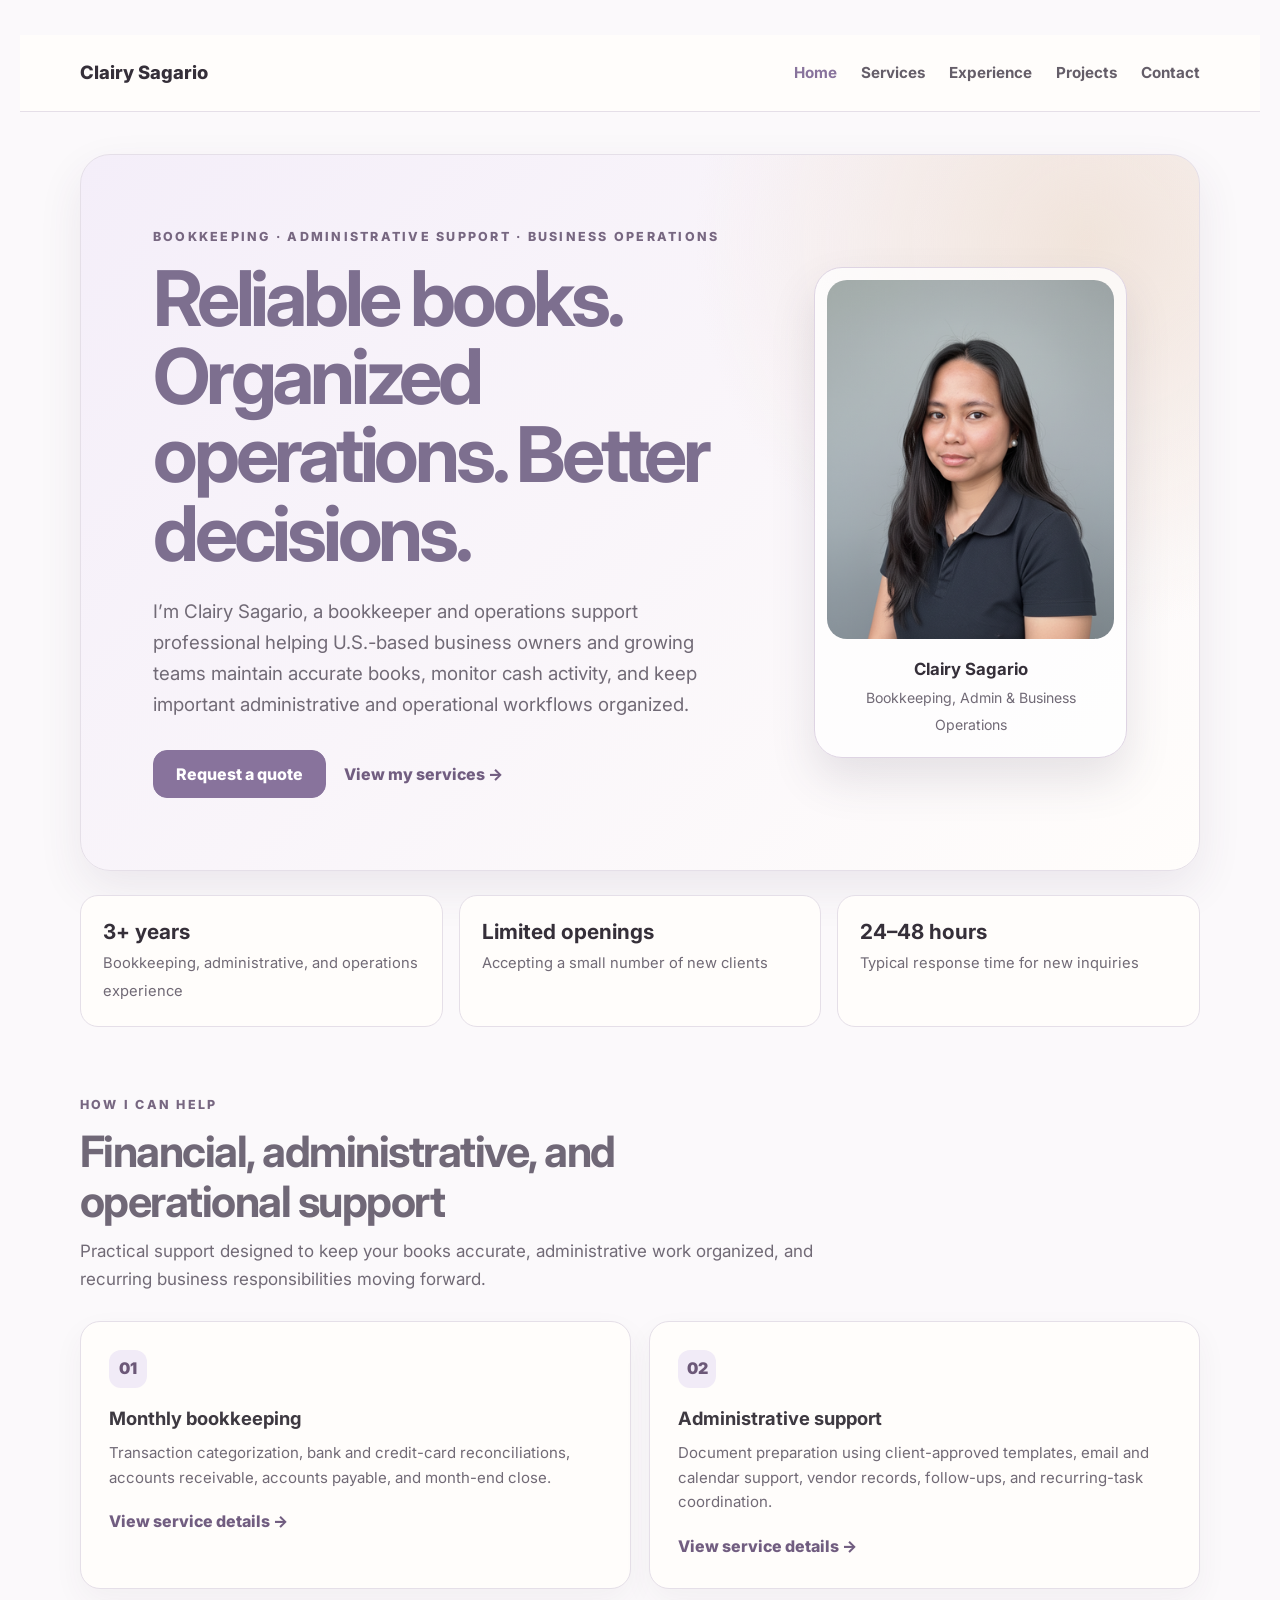
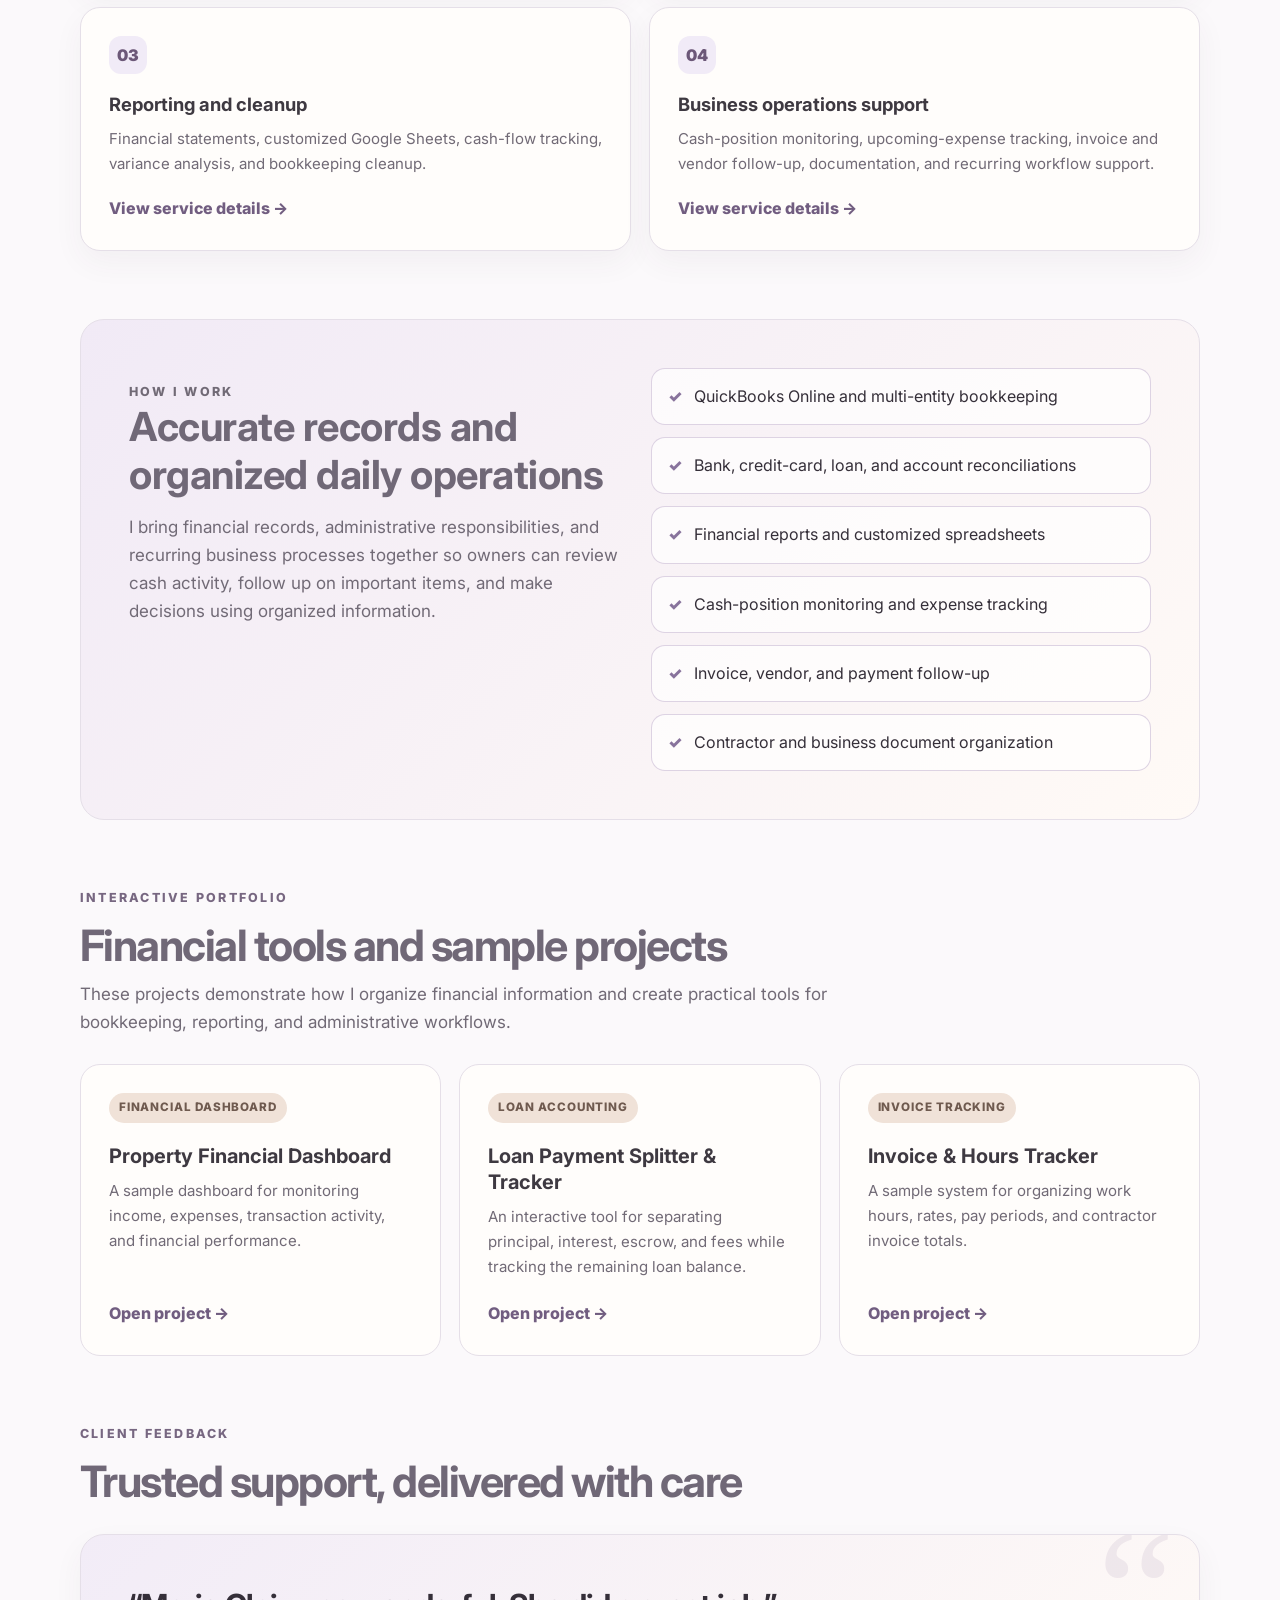
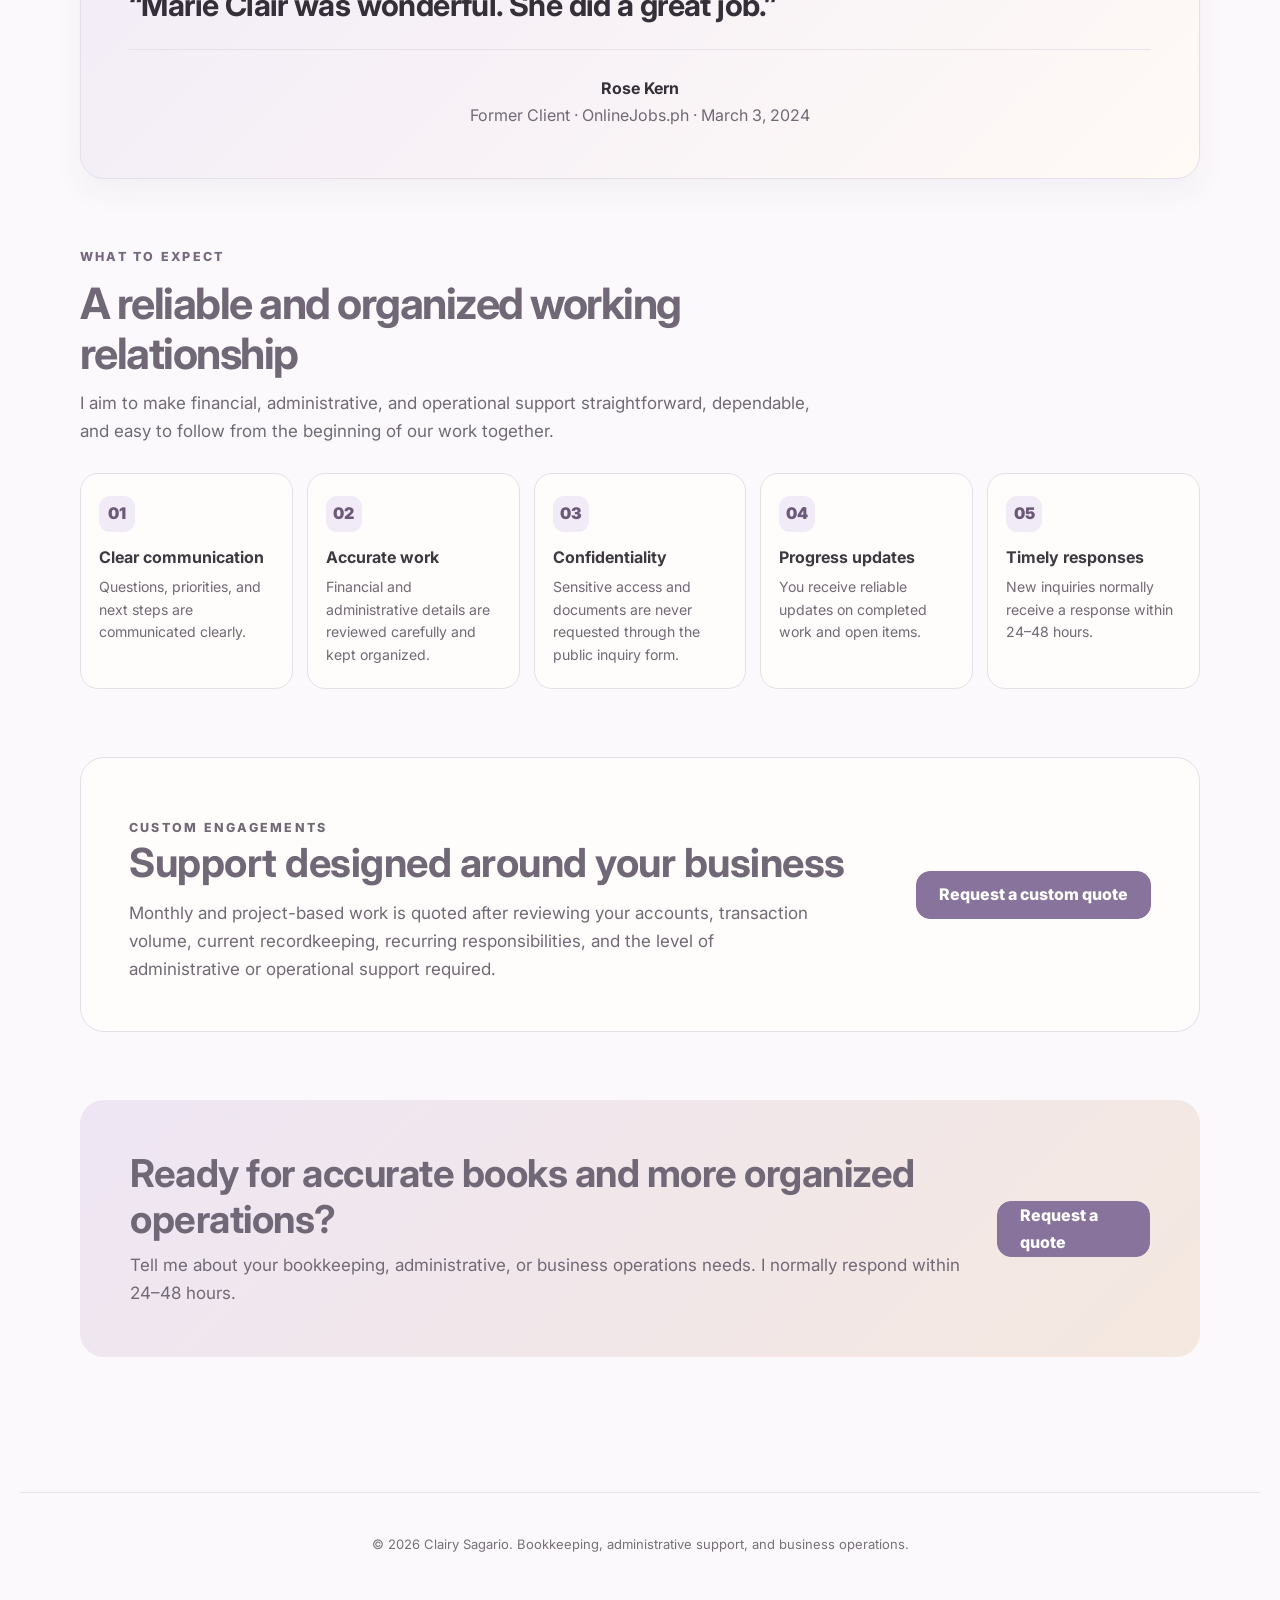
==== commit d0adb979: "Broaden homepage bookkeeping and operations positioning" ====
--- a/index.html
+++ b/index.html
@@ -7,50 +7,65 @@
 
   <meta
     name="description"
-    content="Clairy Sagario provides real estate bookkeeping, financial reporting, and business operations support for U.S.-based property owners and growing businesses."
+    content="Clairy Sagario provides professional bookkeeping, administrative support, financial reporting, and business operations support for U.S.-based and growing businesses."
   >
 
-  <title>Clairy Sagario | Real Estate Bookkeeping &amp; Business Operations</title>
+  <title>Clairy Sagario | Bookkeeping, Admin &amp; Business Operations</title>
 
   <meta property="og:type" content="website">
+
   <meta
     property="og:title"
-    content="Clairy Sagario | Real Estate Bookkeeping &amp; Business Operations"
+    content="Clairy Sagario | Bookkeeping, Admin &amp; Business Operations"
   >
+
   <meta
     property="og:description"
-    content="Reliable bookkeeping, financial reporting, and business operations support for real estate and growing businesses."
+    content="Reliable bookkeeping, administrative support, financial reporting, and organized business operations for growing businesses."
   >
+
   <meta
     property="og:url"
     content="https://clairysagario-wq.github.io/clairy-portfolio-website/"
   >
+
   <meta
     property="og:image"
     content="https://clairysagario-wq.github.io/clairy-portfolio-website/clairy-sagario-headshot.png"
   >
+
   <meta
     property="og:image:alt"
     content="Professional headshot of Clairy Sagario"
   >
+
   <meta property="og:site_name" content="Clairy Sagario">
 
   <meta name="twitter:card" content="summary">
+
   <meta
     name="twitter:title"
-    content="Clairy Sagario | Real Estate Bookkeeping &amp; Business Operations"
+    content="Clairy Sagario | Bookkeeping, Admin &amp; Business Operations"
   >
+
   <meta
     name="twitter:description"
-    content="Reliable bookkeeping, financial reporting, and business operations support for real estate and growing businesses."
+    content="Reliable bookkeeping, administrative support, financial reporting, and organized business operations for growing businesses."
   >
+
   <meta
     name="twitter:image"
     content="https://clairysagario-wq.github.io/clairy-portfolio-website/clairy-sagario-headshot.png"
   >
 
   <link rel="preconnect" href="https://fonts.googleapis.com">
-  <link rel="preconnect" href="https://fonts.gstatic.com" crossorigin>
+
+  <link
+    rel="preconnect"
+    href="https://fonts.gstatic.com"
+    crossorigin
+  >
+
   <link
     href="https://fonts.googleapis.com/css2?family=Inter:wght@400;700;800;900&amp;display=swap"
     rel="stylesheet"
@@ -208,9 +223,7 @@
 
     .home-button:hover {
       transform: translateY(-2px);
-      box-shadow:
-        0 12px 25px
-        rgba(95, 75, 112, 0.18);
+      box-shadow: 0 12px 25px rgba(95, 75, 112, 0.18);
     }
 
     .home-text-link {
@@ -235,9 +248,7 @@
       border: 1px solid #ded4e3;
       border-radius: 28px;
       background: rgba(255, 255, 255, 0.72);
-      box-shadow:
-        0 22px 45px
-        rgba(73, 60, 84, 0.13);
+      box-shadow: 0 22px 45px rgba(73, 60, 84, 0.13);
     }
 
     .home-photo-card::before {
@@ -347,9 +358,7 @@
       border: 1px solid var(--home-border);
       border-radius: 20px;
       background: var(--home-white);
-      box-shadow:
-        0 12px 30px
-        rgba(73, 60, 84, 0.05);
+      box-shadow: 0 12px 30px rgba(73, 60, 84, 0.05);
     }
 
     .home-card-number {
@@ -422,9 +431,7 @@
       align-items: flex-start;
       gap: 12px;
       padding: 14px 16px;
-      border:
-        1px solid
-        rgba(218, 207, 224, 0.9);
+      border: 1px solid rgba(218, 207, 224, 0.9);
       border-radius: 14px;
       background: rgba(255, 255, 255, 0.68);
     }
@@ -501,9 +508,7 @@
           #f2ecf7,
           #fffaf6
         );
-      box-shadow:
-        0 12px 30px
-        rgba(73, 60, 84, 0.05);
+      box-shadow: 0 12px 30px rgba(73, 60, 84, 0.05);
     }
 
     .home-testimonial::before {
@@ -717,21 +722,11 @@
       </a>
 
       <div class="home-links">
-        <a href="index.html" aria-current="page">
-          Home
-        </a>
-        <a href="services.html">
-          Services
-        </a>
-        <a href="experience.html">
-          Experience
-        </a>
-        <a href="projects.html">
-          Projects
-        </a>
-        <a href="contact.html">
-          Contact
-        </a>
+        <a href="index.html" aria-current="page">Home</a>
+        <a href="services.html">Services</a>
+        <a href="experience.html">Experience</a>
+        <a href="projects.html">Projects</a>
+        <a href="contact.html">Contact</a>
       </div>
     </nav>
   </header>
@@ -740,7 +735,7 @@
     <section class="home-hero">
       <div>
         <p class="home-eyebrow">
-          Real estate bookkeeping &amp; business operations
+          Bookkeeping · Administrative Support · Business Operations
         </p>
 
         <h1>
@@ -748,11 +743,11 @@
         </h1>
 
         <p class="home-intro">
-          I’m Clairy Sagario, a bookkeeper and financial analyst
-          helping U.S.-based real estate companies, property owners,
-          and growing businesses maintain accurate books, monitor
-          cash activity, and keep important financial and
-          administrative workflows organized.
+          I’m Clairy Sagario, a bookkeeper and operations support
+          professional helping U.S.-based business owners and growing
+          teams maintain accurate books, monitor cash activity, and
+          keep important administrative and operational workflows
+          organized.
         </p>
 
         <div class="home-actions">
@@ -776,8 +771,9 @@
 
         <figcaption class="home-photo-caption">
           <strong>Clairy Sagario</strong>
+
           <span>
-            Bookkeeper, Financial Analyst &amp; Operations Support
+            Bookkeeping, Admin &amp; Business Operations
           </span>
         </figcaption>
       </figure>
@@ -789,13 +785,15 @@
     >
       <div class="home-stat">
         <strong>3+ years</strong>
+
         <span>
-          Bookkeeping and financial support experience
+          Bookkeeping, administrative, and operations experience
         </span>
       </div>
 
       <div class="home-stat">
         <strong>Limited openings</strong>
+
         <span>
           Accepting a small number of new clients
         </span>
@@ -803,6 +801,7 @@
 
       <div class="home-stat">
         <strong>24–48 hours</strong>
+
         <span>
           Typical response time for new inquiries
         </span>
@@ -816,28 +815,24 @@
         </p>
 
         <h2>
-          Financial and operational support for growing businesses
+          Financial, administrative, and operational support
         </h2>
 
         <p>
           Practical support designed to keep your books accurate,
-          reports understandable, and recurring financial and
-          administrative work moving forward.
+          administrative work organized, and recurring business
+          responsibilities moving forward.
         </p>
       </div>
 
       <div class="home-services">
         <article class="home-card">
-          <span class="home-card-number">
-            01
-          </span>
-
-          <h3>
-            Monthly bookkeeping
-          </h3>
+          <span class="home-card-number">01</span>
+
+          <h3>Monthly bookkeeping</h3>
 
           <p>
-            Transaction categorization, bank and credit card
+            Transaction categorization, bank and credit-card
             reconciliations, accounts receivable, accounts payable,
             and month-end close.
           </p>
@@ -848,18 +843,14 @@
         </article>
 
         <article class="home-card">
-          <span class="home-card-number">
-            02
-          </span>
-
-          <h3>
-            Real estate accounting
-          </h3>
+          <span class="home-card-number">02</span>
+
+          <h3>Administrative support</h3>
 
           <p>
-            Multi-entity books, rental income, property expenses,
-            loans, escrow, contractor costs, and property-level
-            reporting.
+            Document preparation using client-approved templates,
+            email and calendar support, vendor records, follow-ups,
+            and recurring-task coordination.
           </p>
 
           <a href="services.html">
@@ -868,13 +859,9 @@
         </article>
 
         <article class="home-card">
-          <span class="home-card-number">
-            03
-          </span>
-
-          <h3>
-            Reporting and cleanup
-          </h3>
+          <span class="home-card-number">03</span>
+
+          <h3>Reporting and cleanup</h3>
 
           <p>
             Financial statements, customized Google Sheets,
@@ -888,19 +875,14 @@
         </article>
 
         <article class="home-card">
-          <span class="home-card-number">
-            04
-          </span>
-
-          <h3>
-            Business operations support
-          </h3>
+          <span class="home-card-number">04</span>
+
+          <h3>Business operations support</h3>
 
           <p>
             Cash-position monitoring, upcoming-expense tracking,
-            invoice and vendor follow-up, and tenant or
-            subcontractor documentation using client-approved
-            templates.
+            invoice and vendor follow-up, documentation, and
+            recurring workflow support.
           </p>
 
           <a href="services.html">
@@ -913,75 +895,67 @@
     <section class="home-section home-specialty">
       <div>
         <p class="home-eyebrow">
-          My specialty
+          How I work
         </p>
 
         <h2>
-          Financial clarity for complex real estate operations
+          Accurate records and organized daily operations
         </h2>
 
         <p>
-          I understand that real estate bookkeeping often involves
-          multiple companies, properties, bank accounts, loans,
-          contractors, and rental platforms. I bring the books and
-          supporting workflows together so owners can review cash
-          activity, outstanding items, and property performance
-          more easily.
+          I bring financial records, administrative responsibilities,
+          and recurring business processes together so owners can
+          review cash activity, follow up on important items, and
+          make decisions using organized information.
         </p>
       </div>
 
       <div class="home-checklist">
         <div class="home-check">
-          <span class="home-check-mark">
-            ✓
-          </span>
+          <span class="home-check-mark">✓</span>
+
           <span>
             QuickBooks Online and multi-entity bookkeeping
           </span>
         </div>
 
         <div class="home-check">
-          <span class="home-check-mark">
-            ✓
-          </span>
+          <span class="home-check-mark">✓</span>
+
           <span>
-            Bank, credit card, loan, and escrow reconciliations
+            Bank, credit-card, loan, and account reconciliations
           </span>
         </div>
 
         <div class="home-check">
-          <span class="home-check-mark">
-            ✓
-          </span>
+          <span class="home-check-mark">✓</span>
+
           <span>
-            Short-term and long-term rental tracking
+            Financial reports and customized spreadsheets
           </span>
         </div>
 
         <div class="home-check">
-          <span class="home-check-mark">
-            ✓
-          </span>
+          <span class="home-check-mark">✓</span>
+
           <span>
-            Property-level reports and customized spreadsheets
+            Cash-position monitoring and expense tracking
           </span>
         </div>
 
         <div class="home-check">
-          <span class="home-check-mark">
-            ✓
-          </span>
+          <span class="home-check-mark">✓</span>
+
           <span>
-            Cash-position monitoring and upcoming-expense tracking
+            Invoice, vendor, and payment follow-up
           </span>
         </div>
 
         <div class="home-check">
-          <span class="home-check-mark">
-            ✓
-          </span>
+          <span class="home-check-mark">✓</span>
+
           <span>
-            Vendor, tenant, and subcontractor document organization
+            Contractor and business document organization
           </span>
         </div>
       </div>
@@ -999,8 +973,8 @@
 
         <p>
           These projects demonstrate how I organize financial
-          information and create practical solutions for
-          bookkeeping workflows.
+          information and create practical tools for bookkeeping,
+          reporting, and administrative workflows.
         </p>
       </div>
 
@@ -1010,7 +984,7 @@
           href="property-dashboard.html"
         >
           <span class="home-project-tag">
-            Real estate
+            Financial dashboard
           </span>
 
           <h3>
@@ -1018,8 +992,8 @@
           </h3>
 
           <p>
-            A property-level dashboard for monitoring income,
-            expenses, and financial performance.
+            A sample dashboard for monitoring income, expenses,
+            transaction activity, and financial performance.
           </p>
 
           <span class="home-project-link">
@@ -1055,7 +1029,7 @@
           href="invoice.html"
         >
           <span class="home-project-tag">
-            Contractor payments
+            Invoice tracking
           </span>
 
           <h3>
@@ -1091,9 +1065,7 @@
         </blockquote>
 
         <footer>
-          <strong>
-            Rose Kern
-          </strong>
+          <strong>Rose Kern</strong>
 
           <span>
             Former Client · OnlineJobs.ph · March 3, 2024
@@ -1113,21 +1085,17 @@
         </h2>
 
         <p>
-          I aim to make financial and operational support
-          straightforward, dependable, and easy to follow from
-          the beginning of our work together.
+          I aim to make financial, administrative, and operational
+          support straightforward, dependable, and easy to follow
+          from the beginning of our work together.
         </p>
       </div>
 
       <div class="home-expect-grid">
         <article class="home-expect-card">
-          <span class="home-expect-icon">
-            01
-          </span>
-
-          <h3>
-            Clear communication
-          </h3>
+          <span class="home-expect-icon">01</span>
+
+          <h3>Clear communication</h3>
 
           <p>
             Questions, priorities, and next steps are
@@ -1136,28 +1104,20 @@
         </article>
 
         <article class="home-expect-card">
-          <span class="home-expect-icon">
-            02
-          </span>
-
-          <h3>
-            Accurate work
-          </h3>
+          <span class="home-expect-icon">02</span>
+
+          <h3>Accurate work</h3>
 
           <p>
-            Financial details are reviewed carefully and
-            kept organized.
+            Financial and administrative details are reviewed
+            carefully and kept organized.
           </p>
         </article>
 
         <article class="home-expect-card">
-          <span class="home-expect-icon">
-            03
-          </span>
-
-          <h3>
-            Confidentiality
-          </h3>
+          <span class="home-expect-icon">03</span>
+
+          <h3>Confidentiality</h3>
 
           <p>
             Sensitive access and documents are never requested
@@ -1166,13 +1126,9 @@
         </article>
 
         <article class="home-expect-card">
-          <span class="home-expect-icon">
-            04
-          </span>
-
-          <h3>
-            Progress updates
-          </h3>
+          <span class="home-expect-icon">04</span>
+
+          <h3>Progress updates</h3>
 
           <p>
             You receive reliable updates on completed work and
@@ -1181,13 +1137,9 @@
         </article>
 
         <article class="home-expect-card">
-          <span class="home-expect-icon">
-            05
-          </span>
-
-          <h3>
-            Timely responses
-          </h3>
+          <span class="home-expect-icon">05</span>
+
+          <h3>Timely responses</h3>
 
           <p>
             New inquiries normally receive a response within
@@ -1209,9 +1161,9 @@
 
         <p>
           Monthly and project-based work is quoted after reviewing
-          your number of entities, accounts, transaction volume,
-          current bookkeeping condition, and the level of
-          operational support required.
+          your accounts, transaction volume, current recordkeeping,
+          recurring responsibilities, and the level of administrative
+          or operational support required.
         </p>
       </div>
 
@@ -1223,12 +1175,13 @@
     <section class="home-cta">
       <div>
         <h2>
-          Ready for cleaner books and more organized operations?
+          Ready for accurate books and more organized operations?
         </h2>
 
         <p>
-          Tell me about your bookkeeping, reporting, or business
-          operations needs. I normally respond within 24–48 hours.
+          Tell me about your bookkeeping, administrative, or
+          business operations needs. I normally respond within
+          24–48 hours.
         </p>
       </div>
 
@@ -1240,8 +1193,8 @@
 
   <footer class="home-footer">
     <p>
-      © 2026 Clairy Sagario. Bookkeeping, financial reporting,
-      and business operations support.
+      © 2026 Clairy Sagario. Bookkeeping, administrative support,
+      and business operations.
     </p>
   </footer>
 </body>
